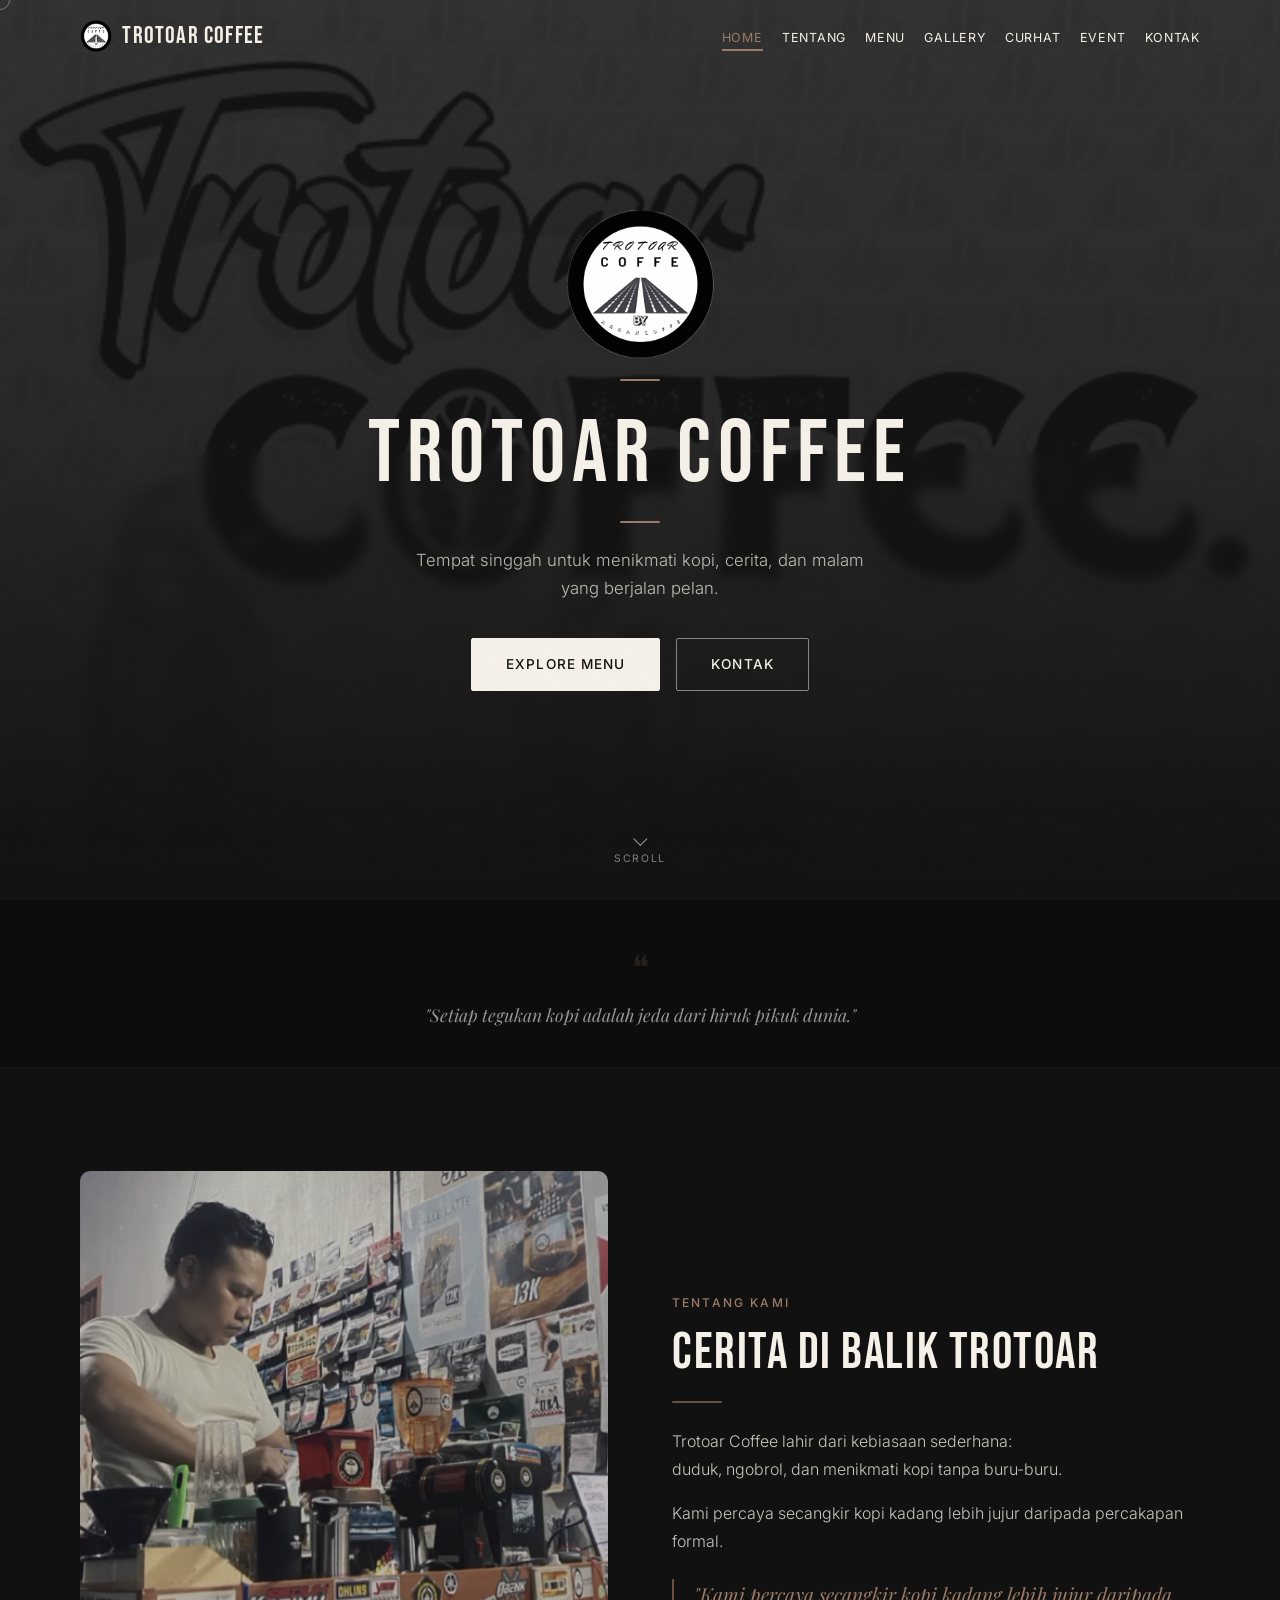
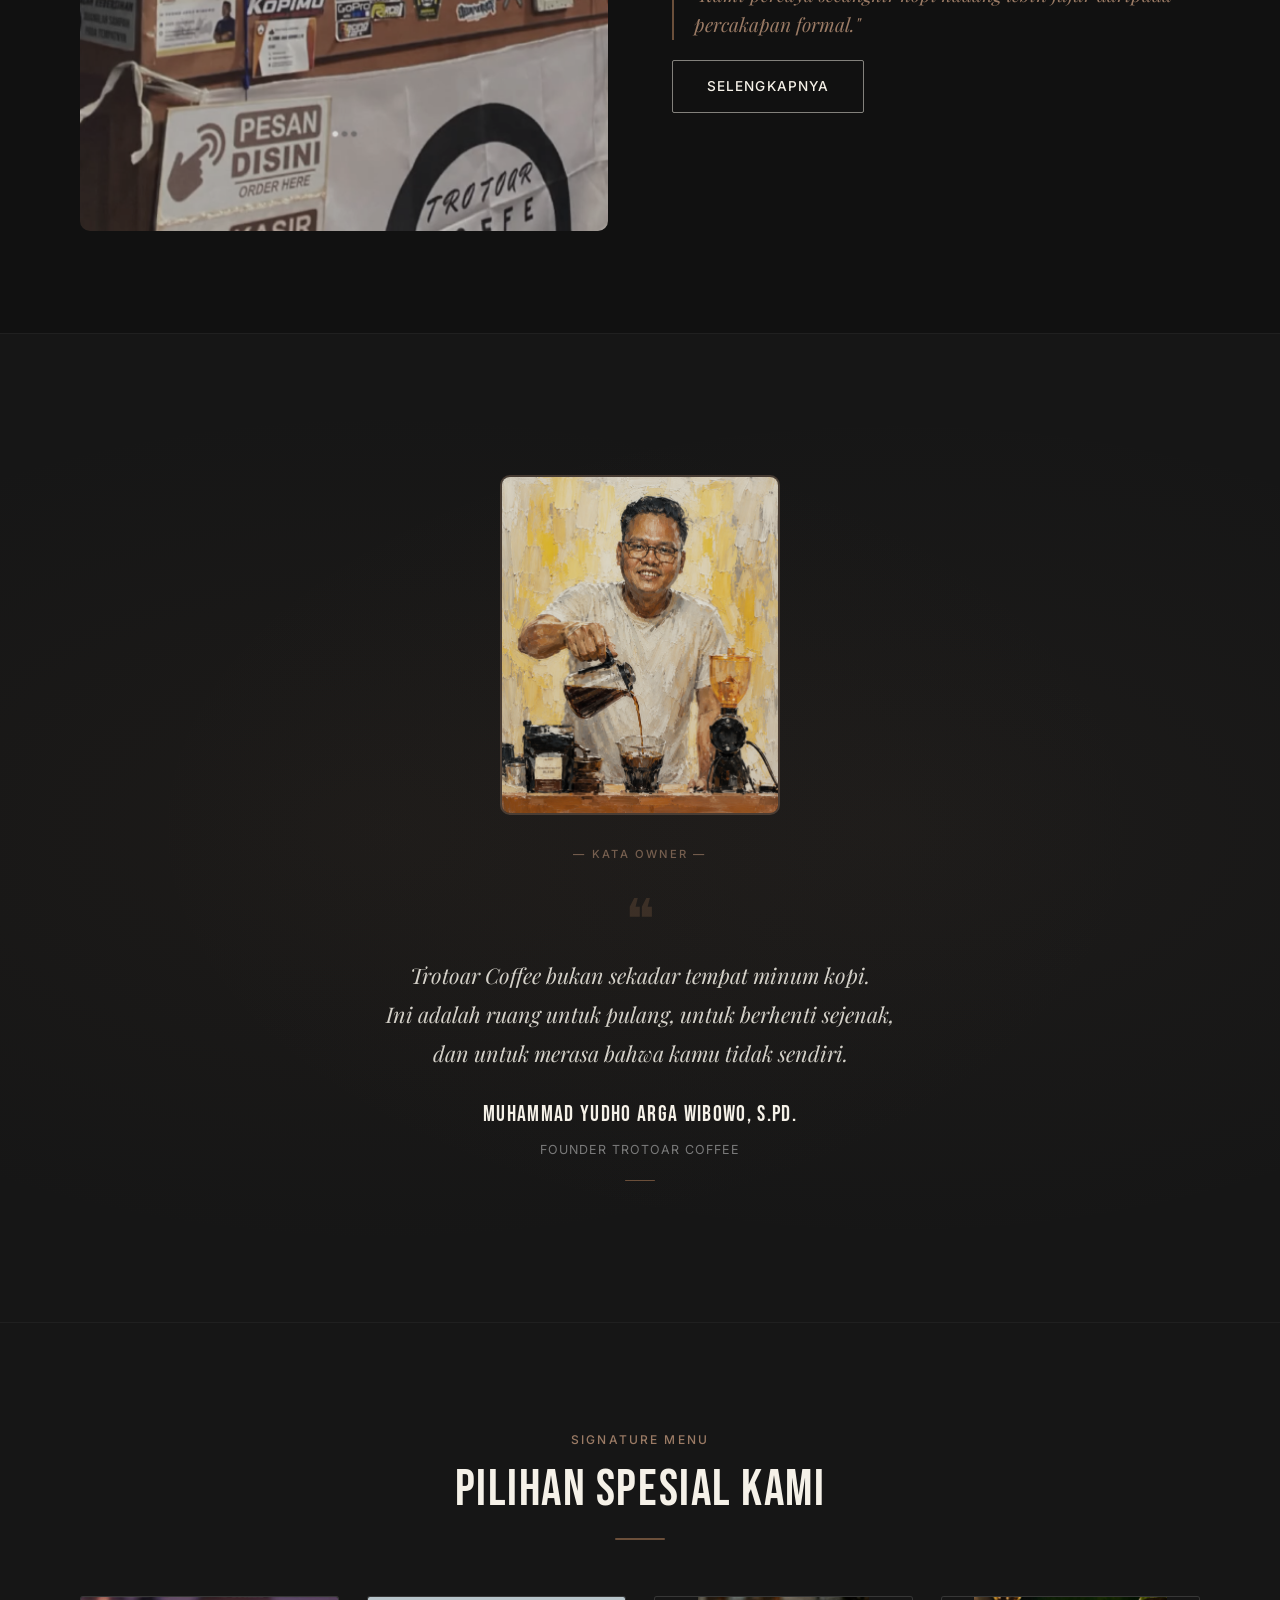
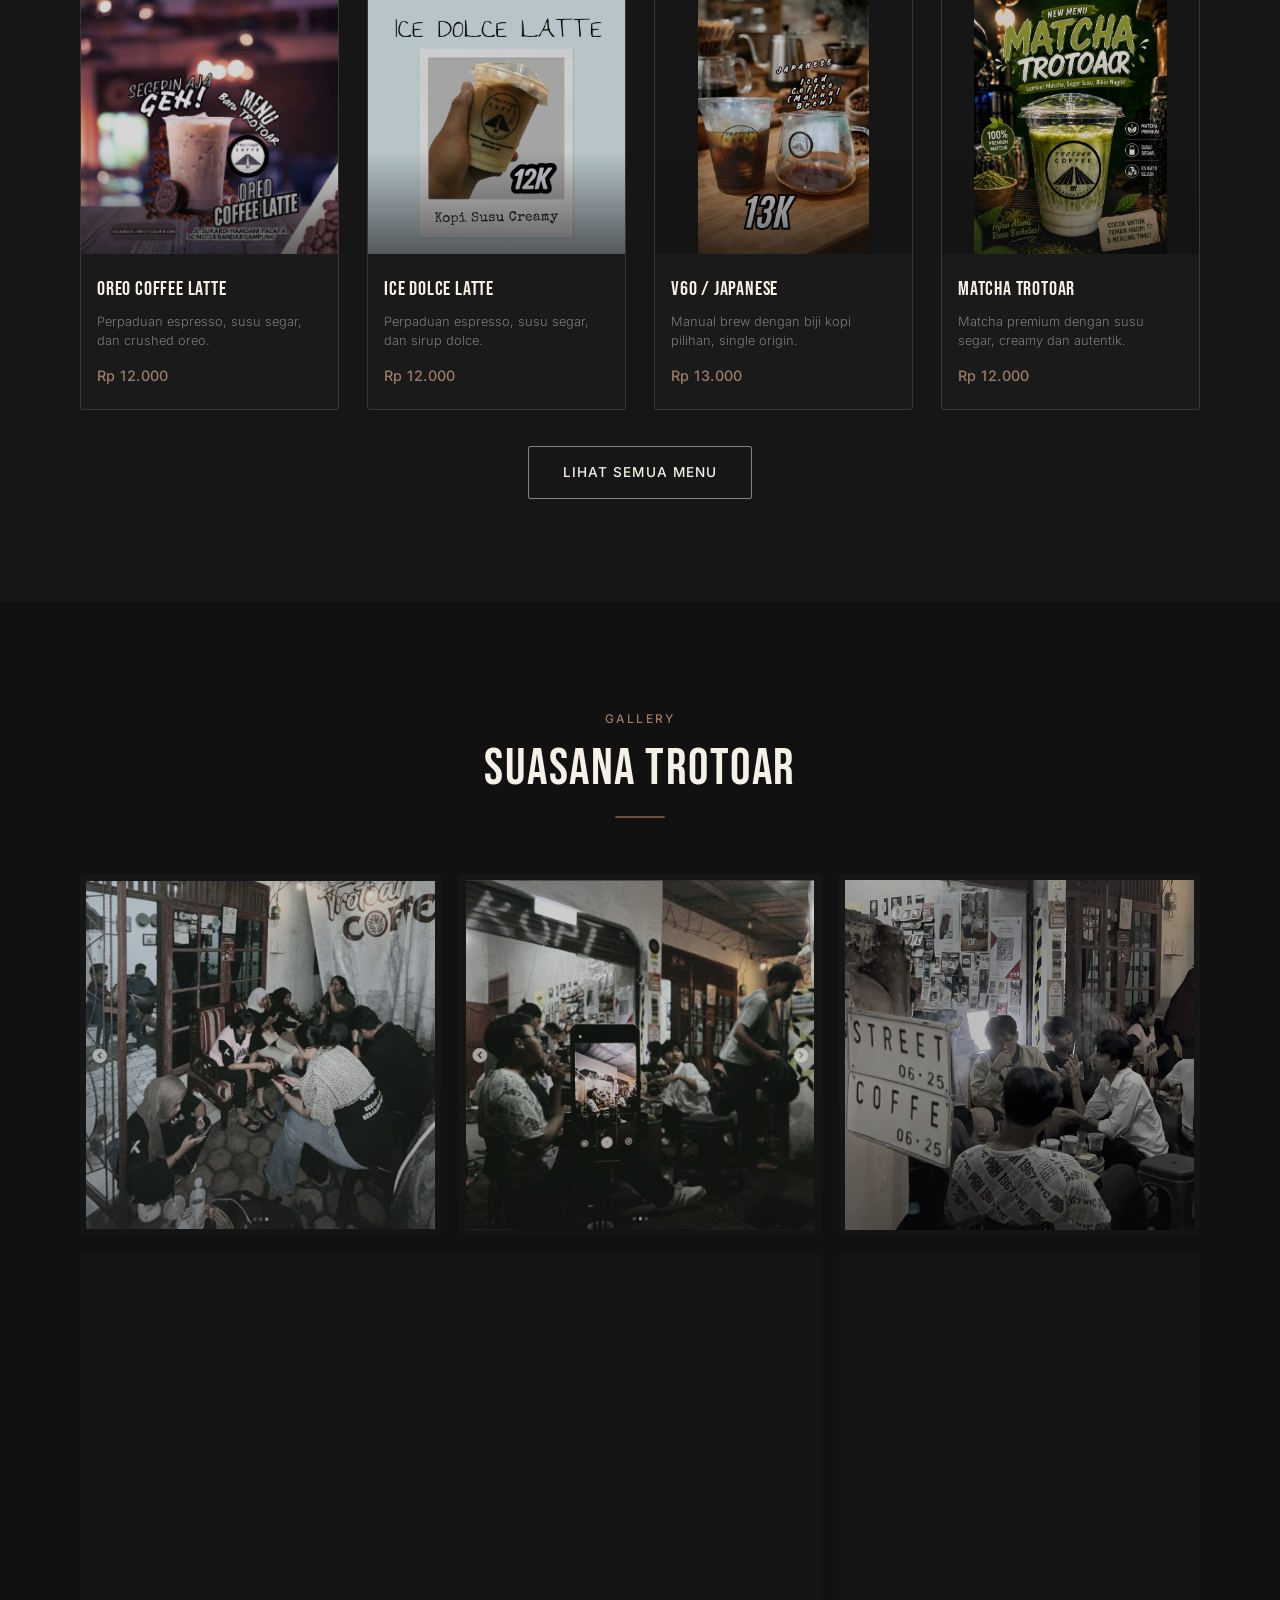
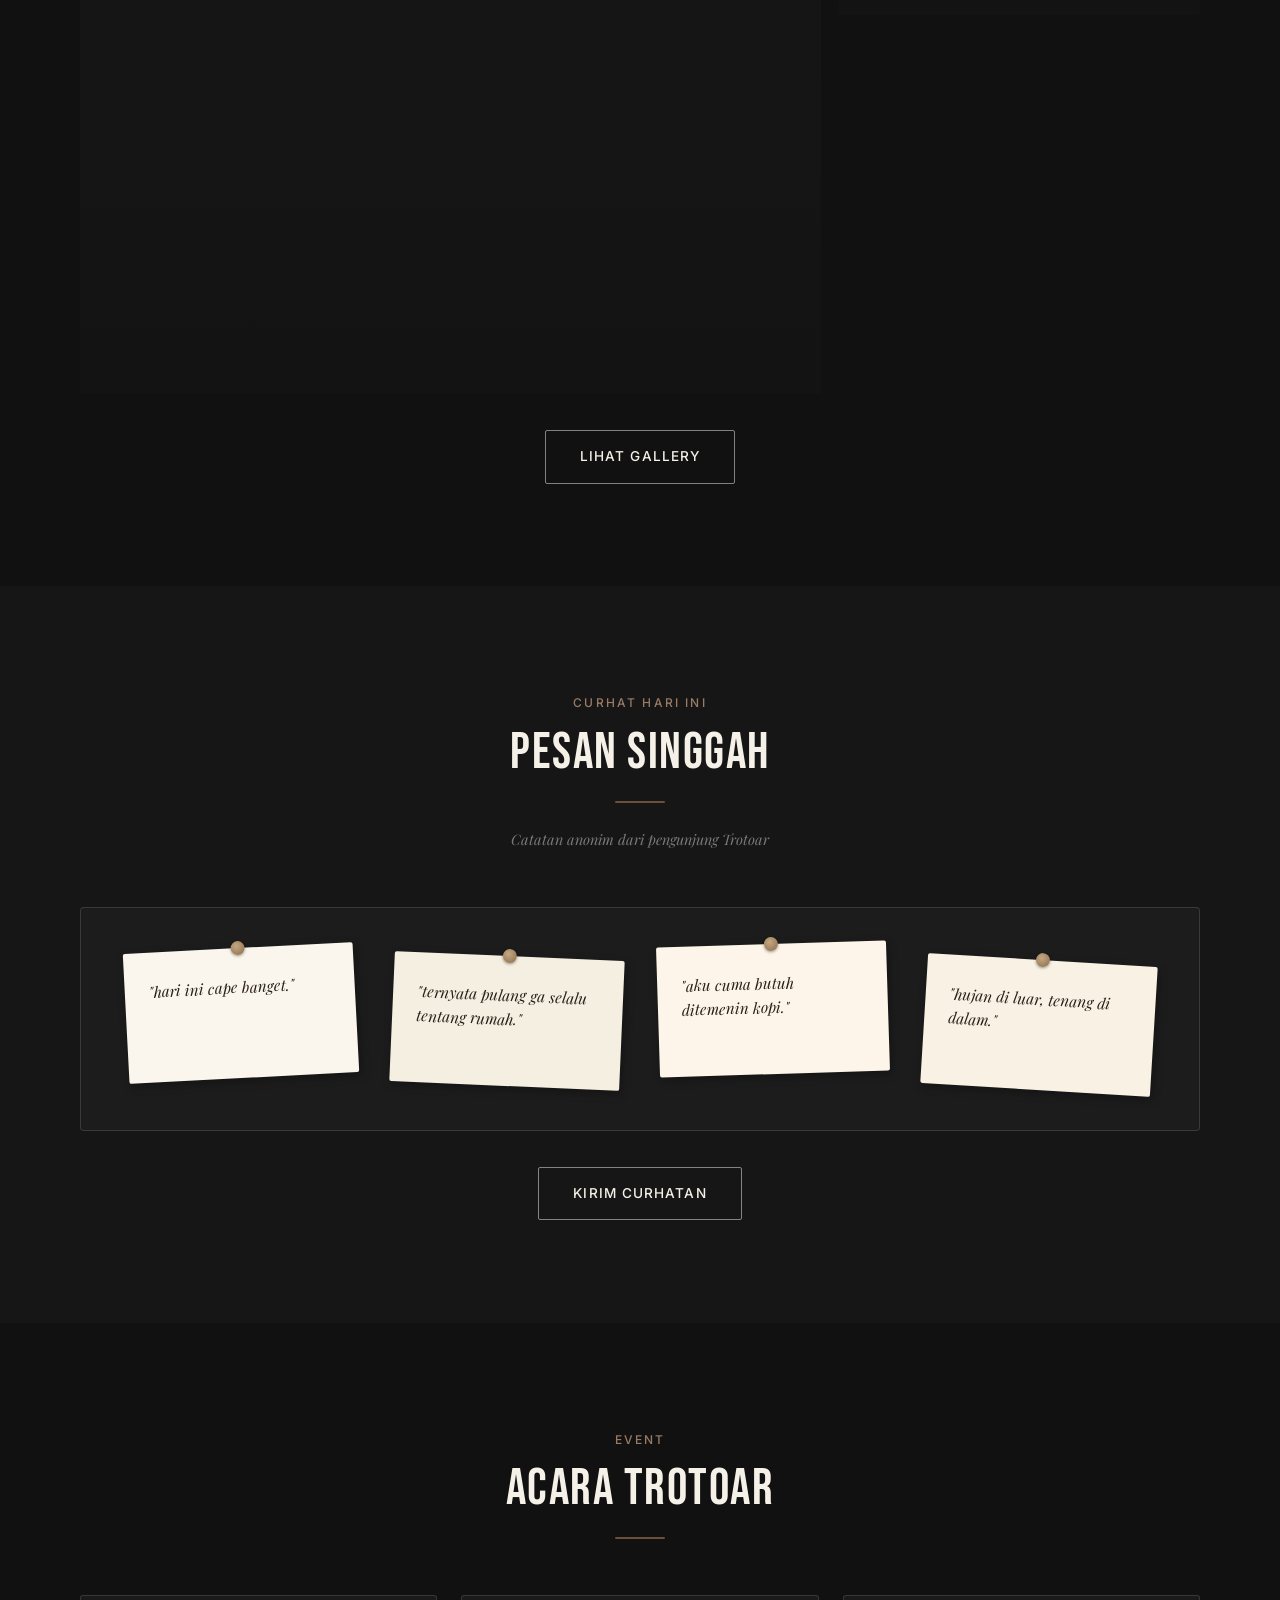
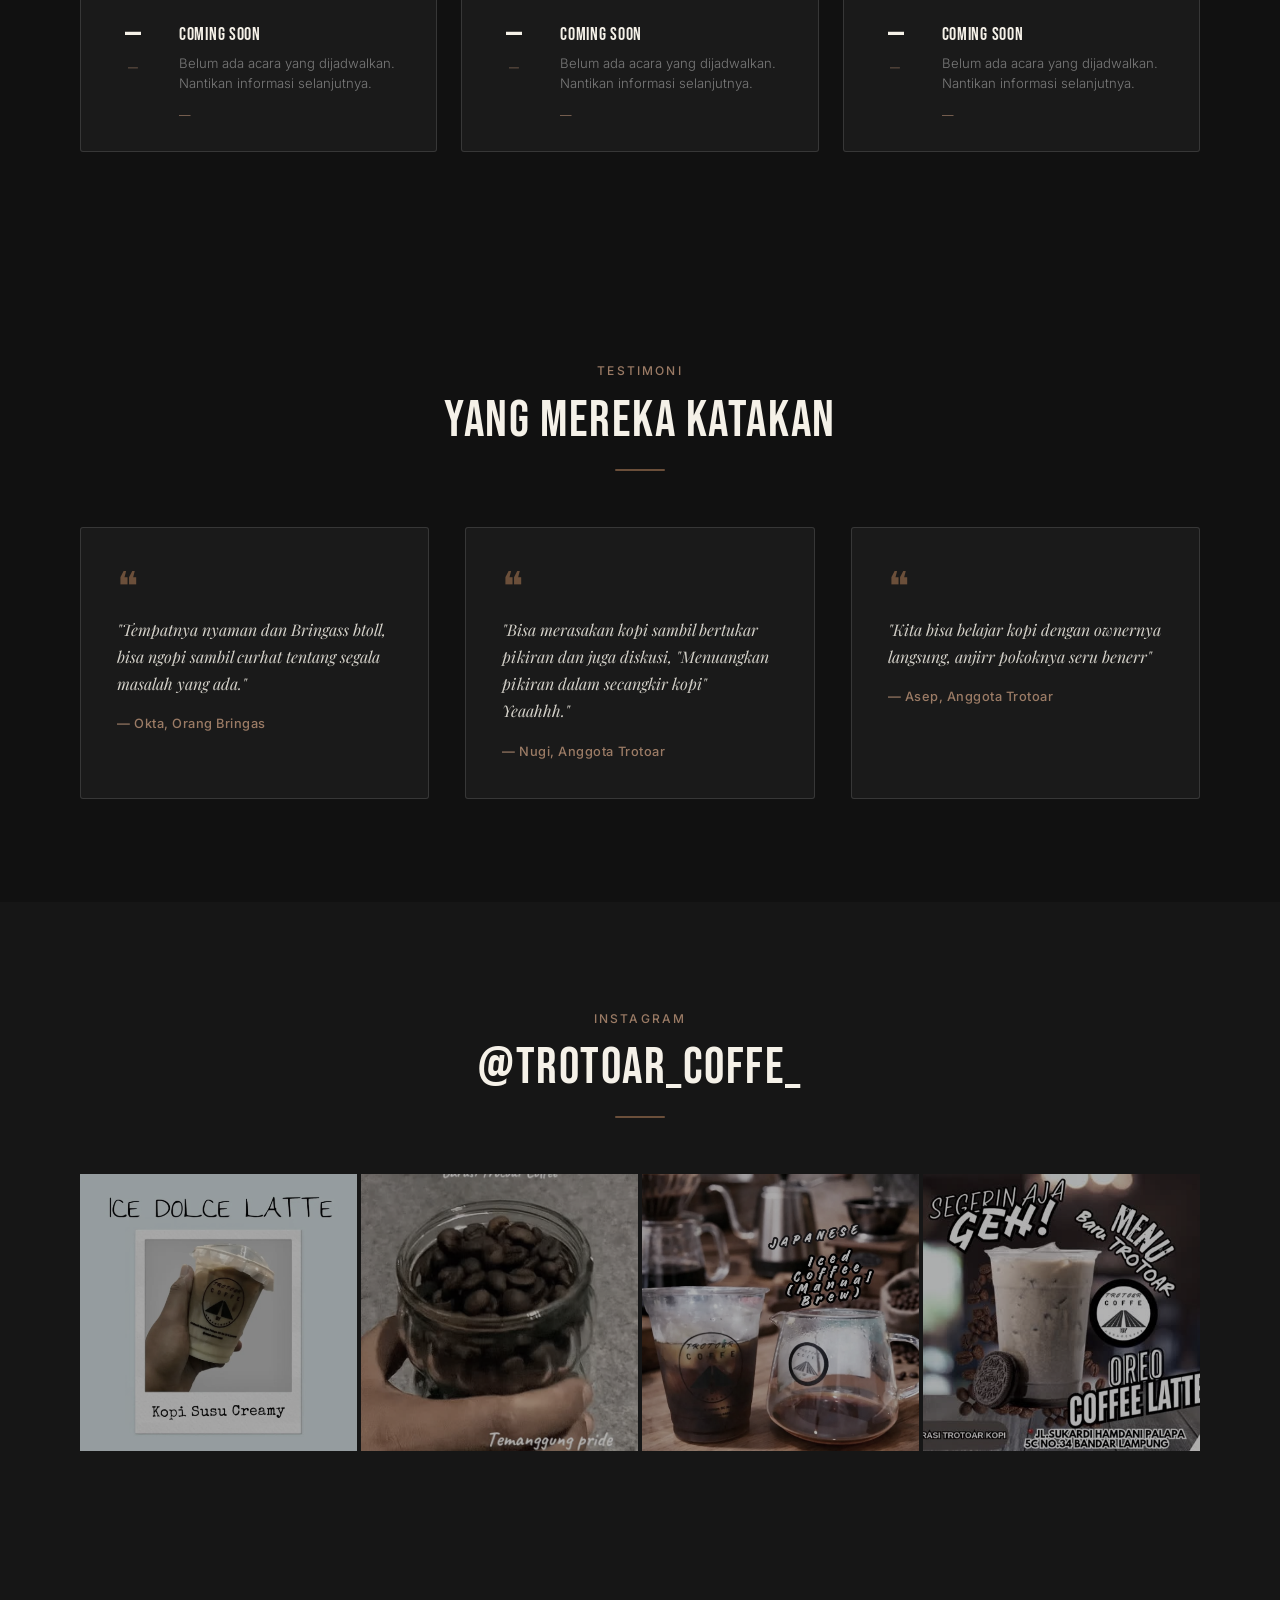
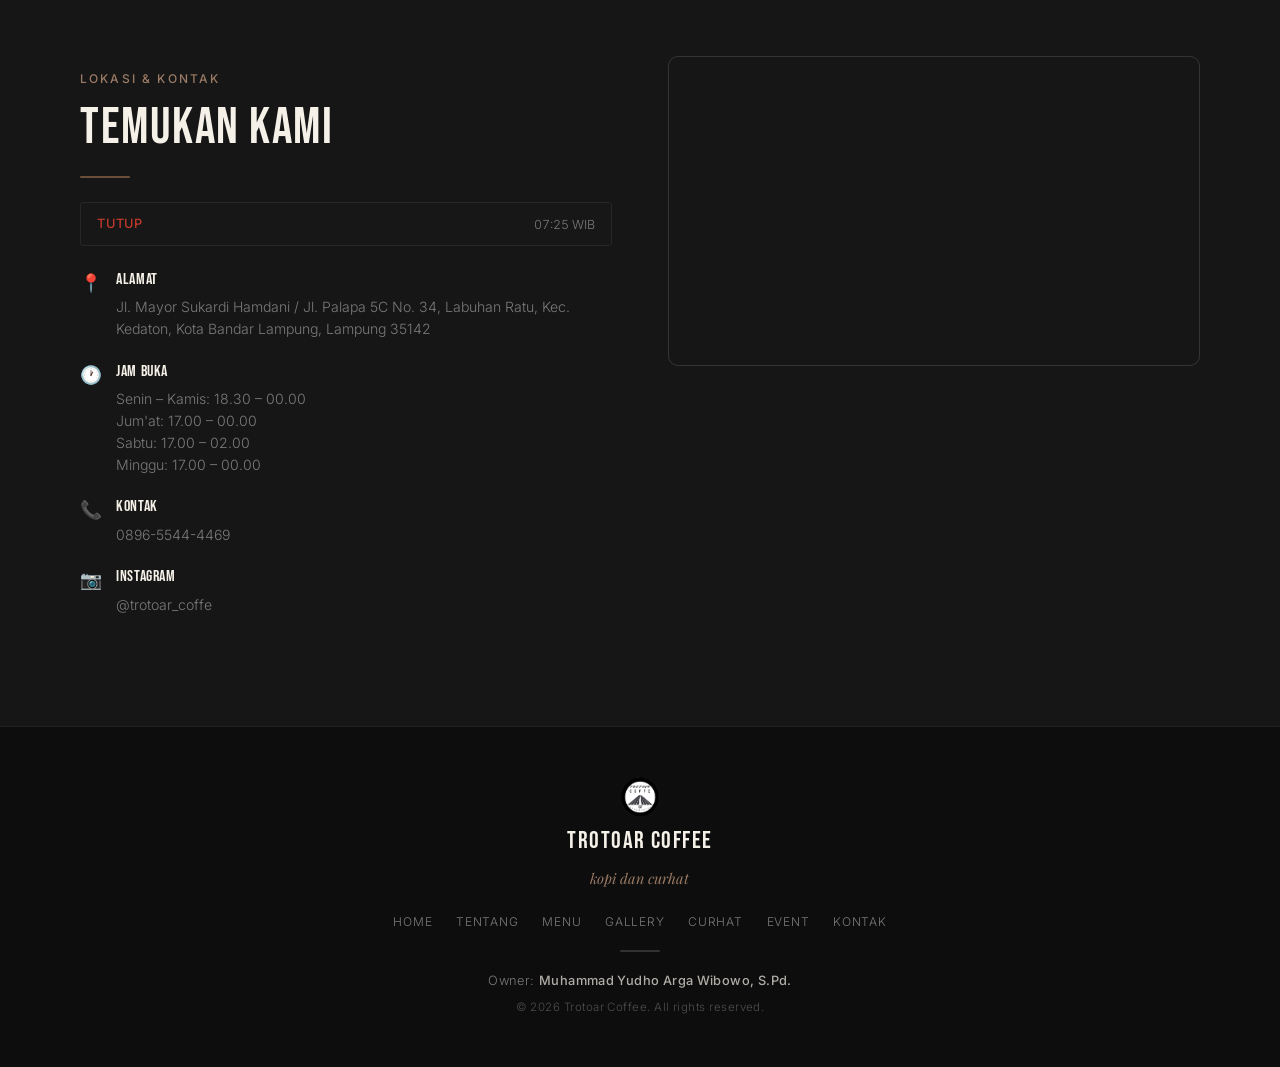
==== index.html @ 3ae76e8a "Update favicon with Logo_Trotoar.svg & fix address to No. 34" ====
<!DOCTYPE html>
<html lang="id">
<head>
    <meta charset="UTF-8">
    <meta name="viewport" content="width=device-width, initial-scale=1.0">
    <title>Trotoar Coffee | Kopi dan Curhat</title>
    <meta name="description" content="Trotoar Coffee adalah tempat menikmati kopi, berbagi cerita, dan menemukan teman untuk berbincang dalam suasana hangat dan nyaman. Kopi dan curhat.">
    <meta name="keywords" content="trotoar coffee, kopi dan curhat, coffee shop, cafe, kopi, curhat online, tempat nongkrong, trotoar coffee indonesia, garasi trotoar coffee">
    <meta name="author" content="Muhammad Yudho Arga Wibowo, S.Pd.">
    <meta name="robots" content="index, follow">

    <!-- Canonical URL -->
    <link rel="canonical" href="https://trotoarcoffee.netlify.app/">

    <!-- Open Graph -->
    <meta property="og:title" content="Trotoar Coffee | Kopi dan Curhat">
    <meta property="og:description" content="Trotoar Coffee adalah tempat menikmati kopi, berbagi cerita, dan menemukan teman untuk berbincang dalam suasana hangat dan nyaman.">
    <meta property="og:type" content="website">
    <meta property="og:url" content="https://trotoarcoffee.netlify.app/">
    <meta property="og:image" content="https://trotoarcoffee.netlify.app/assets/images/Logo_Trotoar.png">
    <meta property="og:locale" content="id_ID">
    <meta property="og:site_name" content="Trotoar Coffee">

    <!-- Twitter Card -->
    <meta name="twitter:card" content="summary_large_image">
    <meta name="twitter:title" content="Trotoar Coffee | Kopi dan Curhat">
    <meta name="twitter:description" content="Trotoar Coffee adalah tempat menikmati kopi, berbagi cerita, dan menemukan teman untuk berbincang dalam suasana hangat dan nyaman.">
    <meta name="twitter:image" content="https://trotoarcoffee.netlify.app/assets/images/Logo_Trotoar.png">

    <!-- Favicon -->
    <link rel="icon" type="image/svg+xml" href="favicon.svg">
    <link rel="manifest" href="site.webmanifest">
    <meta name="msapplication-TileColor" content="#6B4F3A">
    <meta name="theme-color" content="#6B4F3A">

    <!-- Google Search Console Verification -->
    <meta name="google-site-verification" content="sWpottbZnYiygPjVSCxCsW1_C80dRs8D4jqheKoabKQ">

    <!-- Structured Data -->
    <script type="application/ld+json">
    {
      "@context": "https://schema.org",
      "@type": "CafeOrCoffeeShop",
      "name": "Trotoar Coffee",
      "alternateName": "Garasi Trotoar Coffee",
      "description": "Tempat menikmati kopi, berbagi cerita, dan menemukan teman untuk berbincang dalam suasana hangat dan nyaman.",
      "url": "https://trotoarcoffee.netlify.app",
      "telephone": "0896-5544-4469",
      "email": "trotoar_coffe_@email.com",
      "logo": "https://trotoarcoffee.netlify.app/assets/images/Logo_Trotoar.png",
      "image": "https://trotoarcoffee.netlify.app/assets/images/Poster_background_Trotoar.jpeg",
      "address": {
        "@type": "PostalAddress",
        "streetAddress": "Jl. Mayor Sukardi Hamdani / Jl. Palapa 5C No. 34, Labuhan Ratu",
        "addressLocality": "Kedaton",
        "addressRegion": "Bandar Lampung",
        "postalCode": "35142",
        "addressCountry": "ID"
      },
      "openingHoursSpecification": [
        { "@type": "OpeningHoursSpecification", "dayOfWeek": ["Monday","Tuesday","Wednesday","Thursday"], "opens": "18:30", "closes": "00:00" },
        { "@type": "OpeningHoursSpecification", "dayOfWeek": "Friday", "opens": "17:00", "closes": "00:00" },
        { "@type": "OpeningHoursSpecification", "dayOfWeek": "Saturday", "opens": "17:00", "closes": "02:00" },
        { "@type": "OpeningHoursSpecification", "dayOfWeek": "Sunday", "opens": "17:00", "closes": "00:00" }
      ],
      "sameAs": [
        "https://www.instagram.com/trotoar_coffe_"
      ]
    }
    </script>

    <link rel="preconnect" href="https://fonts.googleapis.com">
    <link rel="preconnect" href="https://fonts.gstatic.com" crossorigin>
    <link href="https://fonts.googleapis.com/css2?family=Bebas+Neue&family=Inter:wght@300;400;500;600&family=Playfair+Display:ital,wght@0,400;0,500;1,400;1,500&display=swap" rel="stylesheet">
    <link rel="stylesheet" href="style.css">
</head>
<body>

    <!-- Loading Screen -->
    <div class="loading-screen" id="loadingScreen">
        <div class="loading-steam">
            <span class="steam-dot"></span>
            <span class="steam-dot"></span>
            <span class="steam-dot"></span>
        </div>
        <img src="assets/images/Logo_Trotoar.png" alt="Trotoar Coffee" class="loading-logo">
        <span class="loading-text">Memuat...</span>
    </div>

    <!-- Page Transition -->
    <div class="page-transition" id="pageTransition"></div>

    <!-- Custom Cursor -->
    <div class="custom-cursor" id="customCursor" aria-hidden="true"></div>
    <div class="cursor-trail" id="cursorTrail" aria-hidden="true"></div>

    <!-- Scroll Progress Bar -->
    <div class="progress-bar" id="progressBar" aria-hidden="true">
        <div class="progress-bar-fill" id="progressBarFill"></div>
    </div>

    <!-- Noise Overlay -->
    <div class="noise-overlay" aria-hidden="true"></div>

    <!-- Navbar -->
    <nav class="navbar" id="pageNavbar" role="navigation" aria-label="Navigasi utama">
        <div class="navbar-container">
            <a href="index.html" class="navbar-logo" aria-label="Trotoar Coffee - kembali ke atas">
                <img src="assets/images/Logo_Trotoar.png" alt="Trotoar Coffee" class="logo-img">
                <span class="logo-text">Trotoar Coffee</span>
            </a>
            <button class="hamburger" id="pageHamburger" aria-label="Buka menu navigasi" aria-expanded="false">
                <span class="hamburger-line"></span>
                <span class="hamburger-line"></span>
                <span class="hamburger-line"></span>
            </button>
            <ul class="navbar-menu" role="menubar">
                <li role="none"><a href="index.html" class="navbar-link active" role="menuitem">Home</a></li>
                <li role="none"><a href="pages/about.html" class="navbar-link" role="menuitem">Tentang</a></li>
                <li role="none"><a href="pages/menu.html" class="navbar-link" role="menuitem">Menu</a></li>
                <li role="none"><a href="pages/gallery.html" class="navbar-link" role="menuitem">Gallery</a></li>
                <li role="none"><a href="pages/curhat.html" class="navbar-link" role="menuitem">Curhat</a></li>
                <li role="none"><a href="pages/event.html" class="navbar-link" role="menuitem">Event</a></li>
                <li role="none"><a href="pages/contact.html" class="navbar-link" role="menuitem">Kontak</a></li>
            </ul>
        </div>
    </nav>

    <!-- Mobile Menu Overlay -->
    <div class="mobile-overlay" id="pageMobileOverlay" aria-hidden="true">
        <ul class="mobile-menu">
            <li><a href="index.html" class="mobile-link" data-close>Home</a></li>
            <li><a href="pages/about.html" class="mobile-link" data-close>Tentang</a></li>
            <li><a href="pages/menu.html" class="mobile-link" data-close>Menu</a></li>
            <li><a href="pages/gallery.html" class="mobile-link" data-close>Gallery</a></li>
            <li><a href="pages/curhat.html" class="mobile-link" data-close>Curhat</a></li>
            <li><a href="pages/event.html" class="mobile-link" data-close>Event</a></li>
            <li><a href="pages/contact.html" class="mobile-link" data-close>Kontak</a></li>
        </ul>
    </div>

    <main>
        <!-- Hero Section -->
        <section class="hero" id="hero" aria-label="Hero section">
            <div class="hero-bg" id="heroBg" aria-hidden="true"></div>
            <div class="hero-blur-bottom" aria-hidden="true"></div>
            <div class="hero-overlay" id="heroOverlay" aria-hidden="true"></div>
            <canvas class="hero-particles" id="heroParticles" aria-hidden="true"></canvas>
            <div class="hero-content">
                <img src="assets/images/Logo_Trotoar.png" alt="Trotoar Coffee" class="hero-logo-img">
                <div class="hero-divider" aria-hidden="true"></div>
                <h1 class="hero-title" id="heroTitle">TROTOAR COFFEE</h1>
                <p class="hero-subtitle" id="heroSubtitle"></p>
                <div class="hero-divider-bottom" aria-hidden="true"></div>
                <p class="hero-desc">
                    Tempat singgah untuk menikmati kopi, cerita, dan malam yang berjalan pelan.
                </p>
                <div class="hero-buttons">
                    <a href="pages/menu.html" class="btn btn-primary" data-magnetic>Explore Menu</a>
                    <a href="pages/contact.html" class="btn btn-outline" data-magnetic>Kontak</a>
                </div>
            </div>
            <div class="hero-scroll-indicator" aria-hidden="true">
                <span class="scroll-arrow"></span>
                <span class="scroll-text">scroll</span>
            </div>
        </section>

        <!-- Daily Quote -->
        <section class="daily-quote-section">
            <div class="container">
                <div class="daily-quote-content">
                    <span class="daily-quote-mark" aria-hidden="true">❝</span>
                    <p class="daily-quote-text" id="dailyQuote"></p>
                </div>
            </div>
        </section>

        <!-- Tentang Singkat -->
        <section class="tentang section-padding" id="tentang" aria-label="Tentang Kami">
            <div class="container">
                <div class="tentang-grid">
                    <div class="tentang-image-wrapper reveal-fade-up">
                        <div class="tentang-image">
                            <img src="assets/images/Cerita_di_Balik_Trotoar.png" alt="Cerita di Balik Trotoar Coffee" class="tentang-img">
                        </div>
                    </div>
                    <div class="tentang-text reveal-fade-up">
                        <span class="section-tag">Tentang Kami</span>
                        <h2 class="section-heading">Cerita di Balik Trotoar</h2>
                        <div class="decorative-line" aria-hidden="true"></div>
                        <p class="tentang-paragraph">
                            Trotoar Coffee lahir dari kebiasaan sederhana:<br>
                            duduk, ngobrol, dan menikmati kopi tanpa buru-buru.
                        </p>
                        <p class="tentang-paragraph">
                            Kami percaya secangkir kopi kadang lebih jujur daripada percakapan formal.
                        </p>
                        <blockquote class="tentang-quote">
                            "Kami percaya secangkir kopi kadang lebih jujur daripada percakapan formal."
                        </blockquote>
                        <a href="pages/about.html" class="btn btn-outline" style="margin-top:20px;">Selengkapnya</a>
                    </div>
                </div>
            </div>
        </section>


        <!-- Kata Owner -->
        <section class="owner-section section-padding" id="kata-owner" aria-label="Kata Owner">
            <div class="container">
                <div class="owner-content reveal-fade-up">
                    <div class="owner-photo-frame">
                        <img src="assets/images/Foto_Owner_Trotoar.png" alt="Muhammad Yudho Arga Wibowo, S.Pd. - Owner Trotoar Coffee" class="owner-photo-img">
                    </div>
                    <span class="owner-label">— Kata Owner —</span>
                    <div class="owner-quote-icon" aria-hidden="true">❝</div>
                    <p class="owner-quote">
                        Trotoar Coffee bukan sekadar tempat minum kopi.<br>
                        Ini adalah ruang untuk pulang, untuk berhenti sejenak,<br>
                        dan untuk merasa bahwa kamu tidak sendiri.
                    </p>
                    <div class="owner-name">Muhammad Yudho Arga Wibowo, S.Pd.</div>
                    <div class="owner-title">Founder Trotoar Coffee</div>
                    <div class="owner-signature-line" aria-hidden="true"></div>
                </div>
            </div>
        </section>

        <!-- Signature Menu Preview -->
        <section class="menu-section section-padding" id="menu" aria-label="Signature Menu">
            <div class="container">
                <div class="section-header reveal-fade-up">
                    <span class="section-tag">Signature Menu</span>
                    <h2 class="section-heading">Pilihan Spesial Kami</h2>
                    <div class="decorative-line center" aria-hidden="true"></div>
                </div>
                <div class="menu-grid">
                    <a href="pages/menu.html" class="menu-card reveal-fade-up" tabindex="0">
                        <div class="menu-card-image">
                            <img src="assets/images_menu/Oreo_Coffee_Latte.jpeg" alt="Oreo Coffee Latte" loading="lazy">
                            <div class="menu-card-overlay" aria-hidden="true"></div>
                        </div>
                        <div class="menu-card-body">
                            <h3 class="menu-card-title">Oreo Coffee Latte</h3>
                            <p class="menu-card-desc">Perpaduan espresso, susu segar, dan crushed oreo.</p>
                            <span class="menu-card-price">Rp 12.000</span>
                        </div>
                    </a>
                    <a href="pages/menu.html" class="menu-card reveal-fade-up" tabindex="0">
                        <div class="menu-card-image">
                            <img src="assets/images_menu/Ice_Dolce_Latte.jpeg" alt="Ice Dolce Latte" loading="lazy">
                            <div class="menu-card-overlay" aria-hidden="true"></div>
                        </div>
                        <div class="menu-card-body">
                            <h3 class="menu-card-title">Ice Dolce Latte</h3>
                            <p class="menu-card-desc">Perpaduan espresso, susu segar, dan sirup dolce.</p>
                            <span class="menu-card-price">Rp 12.000</span>
                        </div>
                    </a>
                    <a href="pages/menu.html" class="menu-card reveal-fade-up" tabindex="0">
                        <div class="menu-card-image">
                            <img src="assets/images_menu/Japanese.jpeg" alt="V60 Japanese" loading="lazy">
                            <div class="menu-card-overlay" aria-hidden="true"></div>
                        </div>
                        <div class="menu-card-body">
                            <h3 class="menu-card-title">V60 / Japanese</h3>
                            <p class="menu-card-desc">Manual brew dengan biji kopi pilihan, single origin.</p>
                            <span class="menu-card-price">Rp 13.000</span>
                        </div>
                    </a>
                    <a href="pages/menu.html" class="menu-card reveal-fade-up" tabindex="0">
                        <div class="menu-card-image">
                            <img src="assets/images_menu/Matcha_Trotoar.jpeg" alt="Matcha Trotoar" loading="lazy">
                            <div class="menu-card-overlay" aria-hidden="true"></div>
                        </div>
                        <div class="menu-card-body">
                            <h3 class="menu-card-title">Matcha Trotoar</h3>
                            <p class="menu-card-desc">Matcha premium dengan susu segar, creamy dan autentik.</p>
                            <span class="menu-card-price">Rp 12.000</span>
                        </div>
                    </a>
                </div>
                <div style="text-align:center;margin-top:36px;">
                    <a href="pages/menu.html" class="btn btn-outline" data-magnetic>Lihat Semua Menu</a>
                </div>
            </div>
        </section>

        <!-- Gallery Preview -->
        <section class="gallery-section section-padding" id="gallery" aria-label="Gallery">
            <div class="container">
                <div class="section-header reveal-fade-up">
                    <span class="section-tag">Gallery</span>
                    <h2 class="section-heading">Suasana Trotoar</h2>
                    <div class="decorative-line center" aria-hidden="true"></div>
                </div>
                <div class="gallery-grid">
                    <div class="gallery-item reveal-fade-up" data-gallery>
                        <img src="assets/images/ig_gallery_3.png" alt="Momen Trotoar Coffee" loading="lazy">
                        <div class="gallery-item-overlay" aria-hidden="true"><span class="gallery-icon">+</span></div>
                    </div>
                    <div class="gallery-item reveal-fade-up" data-gallery>
                        <img src="assets/images/ig_gallery_2.png" alt="Momen Trotoar Coffee" loading="lazy">
                        <div class="gallery-item-overlay" aria-hidden="true"><span class="gallery-icon">+</span></div>
                    </div>
                    <div class="gallery-item reveal-fade-up" data-gallery>
                        <img src="assets/images/ig_gallery_1.jpg" alt="Instagram post Trotoar Coffee" loading="lazy">
                        <div class="gallery-item-overlay" aria-hidden="true"><span class="gallery-icon">+</span></div>
                    </div>
                    <div class="gallery-item wide reveal-fade-up" data-gallery data-video>
                        <video src="assets/videos/ig_gallery_video_1.mp4" preload="metadata" muted playsinline></video>
                        <div class="gallery-item-overlay" aria-hidden="true"><span class="gallery-icon gallery-icon-play">&#9654;</span></div>
                    </div>
                    <div class="gallery-item reveal-fade-up" data-gallery data-video>
                        <video src="assets/videos/ig_gallery_video_2.mp4" preload="metadata" muted playsinline></video>
                        <div class="gallery-item-overlay" aria-hidden="true"><span class="gallery-icon gallery-icon-play">&#9654;</span></div>
                    </div>
                </div>
                <div style="text-align:center;margin-top:36px;">
                    <a href="pages/gallery.html" class="btn btn-outline" data-magnetic>Lihat Gallery</a>
                </div>
            </div>
        </section>

        <!-- Gallery Lightbox -->
        <div class="lightbox" id="lightbox" aria-hidden="true" role="dialog" aria-label="Gallery lightbox">
            <button class="lightbox-close" id="lightboxClose" aria-label="Tutup">&times;</button>
            <button class="lightbox-nav lightbox-prev" id="lightboxPrev" aria-label="Sebelumnya">&#8249;</button>
            <img class="lightbox-image" id="lightboxImage" src="" alt="Gallery expanded">
            <video class="lightbox-video" id="lightboxVideo" controls playsinline></video>
            <button class="lightbox-nav lightbox-next" id="lightboxNext" aria-label="Selanjutnya">&#8250;</button>
            <div class="lightbox-counter" id="lightboxCounter"></div>
        </div>

        <!-- Curhat Hari Ini Preview -->
        <section class="curhat-section section-padding" id="curhat" aria-label="Curhat Hari Ini">
            <div class="container">
                <div class="section-header reveal-fade-up">
                    <span class="section-tag">Curhat Hari Ini</span>
                    <h2 class="section-heading">Pesan Singgah</h2>
                    <div class="decorative-line center" aria-hidden="true"></div>
                    <p class="section-subtext">Catatan anonim dari pengunjung Trotoar</p>
                </div>
                <div class="sticky-notes-board reveal-fade-up" id="stickyBoard">
                    <div class="sticky-note" aria-label="Catatan pengunjung">
                        <span class="sticky-pin" aria-hidden="true"></span>
                        <p>"hari ini cape banget."</p>
                    </div>
                    <div class="sticky-note" aria-label="Catatan pengunjung">
                        <span class="sticky-pin" aria-hidden="true"></span>
                        <p>"ternyata pulang ga selalu tentang rumah."</p>
                    </div>
                    <div class="sticky-note" aria-label="Catatan pengunjung">
                        <span class="sticky-pin" aria-hidden="true"></span>
                        <p>"aku cuma butuh ditemenin kopi."</p>
                    </div>
                    <div class="sticky-note" aria-label="Catatan pengunjung">
                        <span class="sticky-pin" aria-hidden="true"></span>
                        <p>"hujan di luar, tenang di dalam."</p>
                    </div>
                </div>
                <div style="text-align:center;margin-top:36px;">
                    <a href="pages/curhat.html" class="btn btn-outline" data-magnetic>Kirim Curhatan</a>
                </div>
            </div>
        </section>

        <!-- Acara Trotoar -->
        <section class="event-preview-section section-padding" id="event" aria-label="Event">
            <div class="container">
                <div class="section-header reveal-fade-up">
                    <span class="section-tag">Event</span>
                    <h2 class="section-heading">Acara Trotoar</h2>
                    <div class="decorative-line center" aria-hidden="true"></div>
                </div>
                <div class="event-preview-grid">
                    <article class="event-preview-card reveal-fade-up">
                        <div class="event-preview-date">
                            <span class="event-preview-day">—</span>
                            <span class="event-preview-month">—</span>
                        </div>
                        <div class="event-preview-body">
                            <h3>Coming Soon</h3>
                            <p>Belum ada acara yang dijadwalkan. Nantikan informasi selanjutnya.</p>
                            <span class="event-preview-time">—</span>
                        </div>
                    </article>
                    <article class="event-preview-card reveal-fade-up">
                        <div class="event-preview-date">
                            <span class="event-preview-day">—</span>
                            <span class="event-preview-month">—</span>
                        </div>
                        <div class="event-preview-body">
                            <h3>Coming Soon</h3>
                            <p>Belum ada acara yang dijadwalkan. Nantikan informasi selanjutnya.</p>
                            <span class="event-preview-time">—</span>
                        </div>
                    </article>
                    <article class="event-preview-card reveal-fade-up">
                        <div class="event-preview-date">
                            <span class="event-preview-day">—</span>
                            <span class="event-preview-month">—</span>
                        </div>
                        <div class="event-preview-body">
                            <h3>Coming Soon</h3>
                            <p>Belum ada acara yang dijadwalkan. Nantikan informasi selanjutnya.</p>
                            <span class="event-preview-time">—</span>
                        </div>
                    </article>
                </div>
            </div>
        </section>

        <!-- Testimoni -->
        <section class="testimoni-section section-padding" id="testimoni" aria-label="Testimoni">
            <div class="container">
                <div class="section-header reveal-fade-up">
                    <span class="section-tag">Testimoni</span>
                    <h2 class="section-heading">Yang Mereka Katakan</h2>
                    <div class="decorative-line center" aria-hidden="true"></div>
                </div>
                <div class="testimoni-grid reveal-fade-up">
                    <blockquote class="testimoni-card">
                        <span class="testimoni-mark" aria-hidden="true">❝</span>
                        <p class="testimoni-text">"Tempatnya nyaman dan Bringass btoll, bisa ngopi sambil curhat tentang segala masalah yang ada."</p>
                        <cite class="testimoni-author">— Okta, Orang Bringas</cite>
                    </blockquote>
                    <blockquote class="testimoni-card">
                        <span class="testimoni-mark" aria-hidden="true">❝</span>
                        <p class="testimoni-text">"Bisa merasakan kopi sambil bertukar pikiran dan juga diskusi, "Menuangkan pikiran dalam secangkir kopi" Yeaahhh."</p>
                        <cite class="testimoni-author">— Nugi, Anggota Trotoar</cite>
                    </blockquote>
                    <blockquote class="testimoni-card">
                        <span class="testimoni-mark" aria-hidden="true">❝</span>
                        <p class="testimoni-text">"Kita bisa belajar kopi dengan ownernya  langsung, anjirr pokoknya seru benerr"</p>
                        <cite class="testimoni-author">— Asep, Anggota Trotoar</cite>
                    </blockquote>
                </div>
            </div>
        </section>

        <!-- Instagram Preview -->
        <section class="instagram-section section-padding">
            <div class="container">
                <div class="section-header reveal-fade-up">
                    <span class="section-tag">Instagram</span>
                    <h2 class="section-heading">@trotoar_coffe_</h2>
                    <div class="decorative-line center" aria-hidden="true"></div>
                </div>
                <div class="instagram-grid reveal-fade-up">
                    <a href="https://www.instagram.com/p/DT0Ywl3Ejj_/?igsh=NGszdXVneGU5bWsw" target="_blank" class="instagram-item" rel="noopener" aria-label="Instagram post">
                        <img src="assets/images/ig_1.jpg" alt="Instagram post by trotoar_coffe_" loading="lazy">
                        <span class="instagram-overlay">&#10064;</span>
                    </a>
                    <a href="https://www.instagram.com/reel/DTdToxkkjaH/?igsh=MTE0NnBsa28ycTdpbw==" target="_blank" class="instagram-item" rel="noopener" aria-label="Instagram reel">
                        <img src="assets/images/ig_2.jpg" alt="Instagram reel by trotoar_coffe_" loading="lazy">
                        <span class="instagram-overlay">&#10064;</span>
                    </a>
                    <a href="https://www.instagram.com/p/DS0N6QYkljx/?igsh=MXYwYjVnMXB4bmp3eA==" target="_blank" class="instagram-item" rel="noopener" aria-label="Instagram post">
                        <img src="assets/images/ig_3.jpg" alt="Instagram post by trotoar_coffe_" loading="lazy">
                        <span class="instagram-overlay">&#10064;</span>
                    </a>
                    <a href="https://www.instagram.com/reel/DOvQniqEnkl/?igsh=MTBjeXF3b2UzYnNlaA==" target="_blank" class="instagram-item" rel="noopener" aria-label="Instagram reel">
                        <img src="assets/images/ig_4.jpg" alt="Instagram reel by trotoar_coffe_" loading="lazy">
                        <span class="instagram-overlay">&#10064;</span>
                    </a>
                </div>
            </div>
        </section>

        <!-- Lokasi & Jam Buka -->
        <section class="lokasi-section section-padding" id="lokasi" aria-label="Lokasi dan Jam Buka">
            <div class="container">
                <div class="lokasi-grid">
                    <div class="lokasi-info reveal-fade-up" id="kontak">
                        <span class="section-tag">Lokasi & Kontak</span>
                        <h2 class="section-heading">Temukan Kami</h2>
                        <div class="decorative-line" aria-hidden="true"></div>
                        <div class="open-status-bar">
                            <span class="open-status-dot" id="openStatus">Buka</span>
                            <span class="open-status-time" id="currentTime"></span>
                        </div>
                        <ul class="info-list">
                            <li class="info-item">
                                <span class="info-icon" aria-hidden="true">📍</span>
                                <div><strong>Alamat</strong><p>Jl. Mayor Sukardi Hamdani / Jl. Palapa 5C No. 34, Labuhan Ratu, Kec. Kedaton, Kota Bandar Lampung, Lampung 35142</p></div>
                            </li>
                            <li class="info-item">
                                <span class="info-icon" aria-hidden="true">🕐</span>
                                <div><strong>Jam Buka</strong><p>Senin – Kamis: 18.30 – 00.00<br>Jum'at: 17.00 – 00.00<br>Sabtu: 17.00 – 02.00<br>Minggu: 17.00 – 00.00</p></div>
                            </li>
                            <li class="info-item">
                                <span class="info-icon" aria-hidden="true">📞</span>
                                <div><strong>Kontak</strong><p>0896-5544-4469</p></div>
                            </li>
                            <li class="info-item">
                                <span class="info-icon" aria-hidden="true">📷</span>
                                <div><strong>Instagram</strong><p>@trotoar_coffe</p></div>
                            </li>
                        </ul>
                    </div>
                    <div class="lokasi-map reveal-fade-up" aria-label="Peta lokasi">
                        <iframe src="https://www.google.com/maps/embed?pb=!1m18!1m12!1m3!1d3972!2d105.26!3d-5.43!2m3!1f0!2f0!3f0!3m2!1i1024!2i768!4f13.1!3m3!1m2!1s0x2e40dbeb92d732d7%3A0xe45ba556c76e5533!2sGarasi+Trotoar+Coffee!5e0!3m2!1sid!2sid" width="100%" height="100%" style="border:0;min-height:300px;" allowfullscreen="" loading="lazy" referrerpolicy="no-referrer-when-downgrade" title="Peta Garasi Trotoar Coffee"></iframe>
                    </div>
                </div>
            </div>
        </section>
    </main>

    <!-- Back to Top -->
    <button class="back-to-top" id="backToTop" aria-label="Kembali ke atas">
        <svg class="back-to-top-svg" viewBox="0 0 48 48" width="48" height="48">
            <circle class="back-to-top-track" cx="24" cy="24" r="21" fill="none" stroke="rgba(122,122,122,0.2)" stroke-width="2"/>
            <circle class="back-to-top-fill" id="backToTopFill" cx="24" cy="24" r="21" fill="none" stroke="#9B7B65" stroke-width="2" stroke-linecap="round" transform="rotate(-90 24 24)" stroke-dasharray="131.95" stroke-dashoffset="131.95"/>
        </svg>
        <span class="back-to-top-arrow">&#8593;</span>
    </button>

    <!-- Footer -->
    <footer class="footer" role="contentinfo">
        <div class="container">
            <div class="footer-content">
                <div class="footer-brand">
                    <img src="assets/images/Logo_Trotoar.png" alt="Trotoar Coffee" class="footer-logo-img">
                    <h3 class="footer-name">Trotoar Coffee</h3>
                    <p class="footer-slogan">kopi dan curhat</p>
                </div>
                <div class="footer-links">
                    <a href="index.html" class="footer-link">Home</a>
                    <a href="pages/about.html" class="footer-link">Tentang</a>
                    <a href="pages/menu.html" class="footer-link">Menu</a>
                    <a href="pages/gallery.html" class="footer-link">Gallery</a>
                    <a href="pages/curhat.html" class="footer-link">Curhat</a>
                    <a href="pages/event.html" class="footer-link">Event</a>
                    <a href="pages/contact.html" class="footer-link">Kontak</a>
                </div>
                <div class="footer-divider" aria-hidden="true"></div>
                <div class="footer-info">
                    <p class="footer-owner">Owner: <strong>Muhammad Yudho Arga Wibowo, S.Pd.</strong></p>
                    <p class="footer-copy">&copy; 2026 Trotoar Coffee. All rights reserved.</p>
                </div>
            </div>
        </div>
    </footer>

    <script src="js/navbar.js"></script>
    <script src="js/animation.js"></script>
    <script src="js/main.js"></script>
</body>
</html>
---- style.css ----
:root {
    --black-deep: #111111;
    --ivory-white: #F5F1E8;
    --coffee-brown: #6B4F3A;
    --milk-brown: #9B7B65;
    --retro-gray: #7A7A7A;
    --dark-card: #1a1a1a;
    --dark-section: #161616;

    --font-heading: 'Bebas Neue', 'Oswald', sans-serif;
    --font-body: 'Inter', 'Source Sans Pro', sans-serif;
    --font-serif: 'Playfair Display', 'Cormorant Garamond', serif;

    --transition-smooth: 0.35s cubic-bezier(0.25, 0.1, 0.25, 1);
    --transition-slow: 0.55s cubic-bezier(0.25, 0.1, 0.25, 1);
    --shadow-soft: 0 4px 20px rgba(17, 17, 17, 0.08);
    --shadow-medium: 0 8px 32px rgba(17, 17, 17, 0.12);
    --shadow-lift: 0 12px 40px rgba(17, 17, 17, 0.18);
    --border-thin: 1px solid rgba(122, 122, 122, 0.3);
    --section-padding: clamp(60px, 8vw, 110px);
}

*,
*::before,
*::after {
    box-sizing: border-box;
    margin: 0;
    padding: 0;
}

html {
    scroll-behavior: smooth;
    scroll-padding-top: 80px;
    -webkit-font-smoothing: antialiased;
    -moz-osx-font-smoothing: grayscale;
}

body {
    font-family: var(--font-body);
    background-color: var(--black-deep);
    color: var(--ivory-white);
    line-height: 1.7;
    font-weight: 300;
    font-size: 16px;
    overflow-x: hidden;
    position: relative;
}

img {
    max-width: 100%;
    height: auto;
    display: block;
}

a {
    text-decoration: none;
    color: inherit;
    transition: color var(--transition-smooth);
}

ul {
    list-style: none;
}

.container {
    width: 100%;
    max-width: 1200px;
    margin: 0 auto;
    padding: 0 clamp(20px, 5vw, 40px);
}

.section-padding {
    padding: var(--section-padding) 0;
}

.section-header {
    text-align: center;
    margin-bottom: clamp(36px, 5vw, 56px);
}

.section-tag {
    display: inline-block;
    font-family: var(--font-body);
    font-size: 0.75rem;
    font-weight: 500;
    letter-spacing: 0.18em;
    text-transform: uppercase;
    color: var(--milk-brown);
    margin-bottom: 10px;
}

.section-heading {
    font-family: var(--font-heading);
    font-size: clamp(2rem, 4.5vw, 3.2rem);
    font-weight: 400;
    letter-spacing: 0.03em;
    color: var(--ivory-white);
    line-height: 1.15;
}

.section-subtext {
    font-size: 0.9rem;
    color: var(--retro-gray);
    margin-top: 8px;
    font-style: italic;
    font-family: var(--font-serif);
}

.decorative-line {
    width: 50px;
    height: 2px;
    background-color: var(--coffee-brown);
    margin: 18px 0 24px;
    border-radius: 1px;
}

.decorative-line.center {
    margin: 18px auto 24px;
}

.noise-overlay {
    position: fixed;
    inset: 0;
    pointer-events: none;
    z-index: 10000;
    opacity: 0.028;
    background-image: url("data:image/svg+xml,%3Csvg viewBox='0 0 256 256' xmlns='http://www.w3.org/2000/svg'%3E%3Cfilter id='noise'%3E%3CfeTurbulence type='fractalNoise' baseFrequency='0.72' numOctaves='4' stitchTiles='stitch'/%3E%3C/filter%3E%3Crect width='100%25' height='100%25' filter='url(%23noise)'/%3E%3C/svg%3E");
    background-repeat: repeat;
    background-size: 220px 220px;
}

.btn {
    display: inline-block;
    padding: 14px 34px;
    font-family: var(--font-body);
    font-size: 0.85rem;
    font-weight: 500;
    letter-spacing: 0.08em;
    text-transform: uppercase;
    border-radius: 2px;
    cursor: pointer;
    transition: all var(--transition-smooth);
    border: var(--border-thin);
}

.btn-primary {
    background-color: var(--ivory-white);
    color: var(--black-deep);
    border-color: var(--ivory-white);
}

.btn-primary:hover {
    background-color: transparent;
    color: var(--ivory-white);
    border-color: var(--ivory-white);
}

.btn-outline {
    background-color: transparent;
    color: var(--ivory-white);
    border-color: rgba(245, 241, 232, 0.5);
}

.btn-outline:hover {
    background-color: var(--ivory-white);
    color: var(--black-deep);
    border-color: var(--ivory-white);
}

.reveal-fade-up {
    opacity: 0;
    transform: translateY(36px);
    transition: opacity 0.7s cubic-bezier(0.25, 0.1, 0.25, 1),
        transform 0.7s cubic-bezier(0.25, 0.1, 0.25, 1);
}

.reveal-fade-up.revealed {
    opacity: 1;
    transform: translateY(0);
}

.reveal-fade-up:nth-child(1) { transition-delay: 0s; }
.reveal-fade-up:nth-child(2) { transition-delay: 0.08s; }
.reveal-fade-up:nth-child(3) { transition-delay: 0.16s; }
.reveal-fade-up:nth-child(4) { transition-delay: 0.24s; }
.reveal-fade-up:nth-child(5) { transition-delay: 0.32s; }
.reveal-fade-up:nth-child(6) { transition-delay: 0.40s; }

.page-header {
    padding: 140px 0 60px;
    text-align: center;
    background-color: #161616;
    border-bottom: 1px solid rgba(122, 122, 122, 0.1);
    position: relative;
}

.page-header::after {
    content: '';
    position: absolute;
    bottom: 0;
    left: 50%;
    transform: translateX(-50%);
    width: 40px;
    height: 2px;
    background-color: var(--coffee-brown);
}

.page-header .section-heading {
    font-size: clamp(2.5rem, 5vw, 4rem);
}

.page-breadcrumb {
    font-size: 0.75rem;
    color: var(--retro-gray);
    letter-spacing: 0.1em;
    text-transform: uppercase;
    margin-bottom: 8px;
}

.page-breadcrumb a {
    color: var(--milk-brown);
}

.page-breadcrumb a:hover {
    color: var(--ivory-white);
}

@media (max-width: 768px) {
    .page-header {
        padding: 110px 0 40px;
    }
}
.navbar {
    position: fixed;
    top: 0;
    left: 0;
    width: 100%;
    z-index: 9000;
    padding: 16px 0;
    transition: background-color var(--transition-smooth),
        padding var(--transition-smooth),
        box-shadow var(--transition-smooth);
    background-color: transparent;
}

.navbar.scrolled {
    background-color: rgba(17, 17, 17, 0.94);
    backdrop-filter: blur(12px);
    -webkit-backdrop-filter: blur(12px);
    padding: 10px 0;
    box-shadow: 0 2px 24px rgba(0, 0, 0, 0.5);
}

.navbar-container {
    max-width: 1200px;
    margin: 0 auto;
    padding: 0 clamp(20px, 5vw, 40px);
    display: flex;
    align-items: center;
    justify-content: space-between;
}

.navbar-logo {
    display: flex;
    align-items: center;
    gap: 10px;
    font-family: var(--font-heading);
    font-size: 1.5rem;
    letter-spacing: 0.05em;
    color: var(--ivory-white);
    transition: opacity var(--transition-smooth);
    z-index: 9100;
}

.navbar-logo:hover {
    opacity: 0.8;
}

.logo-img {
    height: 32px;
    width: auto;
    display: block;
}

.navbar-menu {
    display: flex;
    gap: clamp(10px, 1.5vw, 22px);
    align-items: center;
}

.navbar-link {
    font-family: var(--font-body);
    font-size: 0.78rem;
    font-weight: 400;
    letter-spacing: 0.06em;
    text-transform: uppercase;
    color: var(--ivory-white);
    position: relative;
    padding: 4px 0;
    transition: color var(--transition-smooth);
    white-space: nowrap;
}

.navbar-link::after {
    content: '';
    position: absolute;
    bottom: -2px;
    left: 0;
    width: 0;
    height: 1.5px;
    background-color: var(--milk-brown);
    transition: width var(--transition-smooth);
}

.navbar-link:hover,
.navbar-link:focus-visible,
.navbar-link.active {
    color: var(--milk-brown);
}

.navbar-link:hover::after,
.navbar-link:focus-visible::after,
.navbar-link.active::after {
    width: 100%;
}

.hamburger {
    display: none;
    flex-direction: column;
    gap: 5px;
    background: none;
    border: none;
    cursor: pointer;
    padding: 6px;
    z-index: 9100;
}

.hamburger-line {
    display: block;
    width: 26px;
    height: 2px;
    background-color: var(--ivory-white);
    border-radius: 1px;
    transition: all var(--transition-smooth);
    transform-origin: center;
}

.hamburger.active .hamburger-line:nth-child(1) {
    transform: translateY(7px) rotate(45deg);
}

.hamburger.active .hamburger-line:nth-child(2) {
    opacity: 0;
    transform: scaleX(0);
}

.hamburger.active .hamburger-line:nth-child(3) {
    transform: translateY(-7px) rotate(-45deg);
}

.mobile-overlay {
    position: fixed;
    inset: 0;
    background-color: rgba(17, 17, 17, 0.97);
    z-index: 8950;
    display: flex;
    align-items: center;
    justify-content: center;
    opacity: 0;
    pointer-events: none;
    transition: opacity var(--transition-smooth);
}

.mobile-overlay.active {
    opacity: 1;
    pointer-events: all;
}

.mobile-menu {
    display: flex;
    flex-direction: column;
    gap: 28px;
    text-align: center;
}

.mobile-link {
    font-family: var(--font-heading);
    font-size: 2rem;
    letter-spacing: 0.06em;
    color: var(--ivory-white);
    transition: color var(--transition-smooth);
}

.mobile-link:hover {
    color: var(--milk-brown);
}

@media (max-width: 1024px) {
    .navbar-menu {
        gap: 10px;
    }
    .navbar-link {
        font-size: 0.7rem;
    }
}

@media (max-width: 768px) {
    .navbar-menu {
        display: none;
    }
    .hamburger {
        display: flex;
    }
}
.footer {
    background-color: #0d0d0d;
    padding: clamp(36px, 5vw, 50px) 0;
    border-top: 1px solid rgba(122, 122, 122, 0.2);
}

.footer-content {
    display: flex;
    flex-direction: column;
    align-items: center;
    text-align: center;
    gap: 18px;
}

.footer-brand {
    display: flex;
    flex-direction: column;
    align-items: center;
    gap: 4px;
}

.footer-logo-img {
    height: 40px;
    width: auto;
    display: block;
    margin: 0 auto;
}

.footer-name {
    font-family: var(--font-heading);
    font-size: 1.5rem;
    font-weight: 400;
    letter-spacing: 0.06em;
    color: var(--ivory-white);
}

.footer-slogan {
    font-family: var(--font-serif);
    font-size: 0.9rem;
    font-style: italic;
    color: var(--milk-brown);
}

.footer-divider {
    width: 40px;
    height: 1.5px;
    background-color: rgba(122, 122, 122, 0.35);
    border-radius: 1px;
}

.footer-info {
    display: flex;
    flex-direction: column;
    gap: 6px;
}

.footer-owner {
    font-size: 0.8rem;
    color: var(--retro-gray);
    letter-spacing: 0.03em;
}

.footer-owner strong {
    color: rgba(245, 241, 232, 0.7);
    font-weight: 500;
}

.footer-copy {
    font-size: 0.72rem;
    color: rgba(122, 122, 122, 0.6);
    letter-spacing: 0.04em;
}

.footer-links {
    display: flex;
    gap: 24px;
    flex-wrap: wrap;
    justify-content: center;
    margin-top: 4px;
}

.footer-link {
    font-size: 0.75rem;
    color: var(--retro-gray);
    letter-spacing: 0.06em;
    text-transform: uppercase;
    transition: color var(--transition-smooth);
}

.footer-link:hover {
    color: var(--milk-brown);
}

.footer-social {
    display: flex;
    gap: 16px;
    margin-top: 4px;
}

.footer-social-link {
    font-size: 1.2rem;
    color: var(--retro-gray);
    transition: color var(--transition-smooth);
}

.footer-social-link:hover {
    color: var(--milk-brown);
}
.custom-cursor {
    position: fixed;
    width: 20px;
    height: 20px;
    border: 1.5px solid rgba(245, 241, 232, 0.5);
    border-radius: 50%;
    pointer-events: none;
    z-index: 99999;
    transition: width 0.2s, height 0.2s, border-color 0.2s, background-color 0.2s;
    transform: translate(-50%, -50%);
    mix-blend-mode: difference;
}

.custom-cursor.active {
    width: 40px;
    height: 40px;
    border-color: var(--milk-brown);
    background-color: rgba(155, 123, 101, 0.1);
}

.cursor-trail {
    position: fixed;
    width: 6px;
    height: 6px;
    border-radius: 50%;
    background-color: var(--milk-brown);
    pointer-events: none;
    z-index: 99998;
    transform: translate(-50%, -50%);
    opacity: 0.3;
    transition: none;
}

.progress-bar {
    position: fixed;
    top: 0;
    left: 0;
    width: 100%;
    height: 3px;
    z-index: 10001;
    pointer-events: none;
}

.progress-bar-fill {
    height: 100%;
    width: 0%;
    background: linear-gradient(90deg, var(--milk-brown), var(--ivory-white));
    transition: width 0.15s linear;
}

.btn-ripple {
    position: absolute;
    border-radius: 50%;
    background-color: rgba(245, 241, 232, 0.35);
    transform: scale(0);
    animation: ripple-anim 0.6s ease-out forwards;
    pointer-events: none;
}

@keyframes ripple-anim {
    to { transform: scale(4); opacity: 0; }
}

.char-reveal {
    display: inline-block;
    opacity: 0;
    transform: translateY(20px);
    animation: char-reveal 0.4s ease forwards;
}

@keyframes char-reveal {
    to { opacity: 1; transform: translateY(0); }
}

.typewriter-cursor {
    display: inline-block;
    width: 2px;
    height: 1.1em;
    background-color: var(--milk-brown);
    margin-left: 2px;
    animation: blink-cursor 0.8s step-end infinite;
    vertical-align: text-bottom;
}

@keyframes blink-cursor {
    0%, 100% { opacity: 1; }
    50% { opacity: 0; }
}

.back-to-top {
    position: fixed;
    bottom: 28px;
    right: 28px;
    width: 48px;
    height: 48px;
    border: none;
    background: none;
    cursor: pointer;
    z-index: 9000;
    display: flex;
    align-items: center;
    justify-content: center;
    opacity: 0;
    pointer-events: none;
    transition: opacity var(--transition-smooth);
}

.back-to-top.visible {
    opacity: 1;
    pointer-events: all;
}

.back-to-top-svg {
    position: absolute;
    inset: 0;
}

.back-to-top-fill {
    transition: stroke-dashoffset 0.15s linear;
}

.back-to-top-arrow {
    position: relative;
    z-index: 1;
    font-size: 1.2rem;
    color: var(--ivory-white);
    transition: transform var(--transition-smooth);
}

.back-to-top:hover .back-to-top-arrow {
    transform: translateY(-3px);
}

[data-magnetic] {
    position: relative;
    transition: transform 0.2s cubic-bezier(0.25, 0.1, 0.25, 1);
}

@keyframes float {
    0%, 100% { transform: translateX(-50%) translateY(0); }
    50% { transform: translateX(-50%) translateY(8px); }
}

.loading-screen {
    position: fixed;
    inset: 0;
    z-index: 99999;
    background-color: var(--black-deep);
    display: flex;
    flex-direction: column;
    align-items: center;
    justify-content: center;
    transition: opacity 0.6s ease, visibility 0.6s ease;
}

.loading-screen.hidden {
    opacity: 0;
    visibility: hidden;
    pointer-events: none;
}

.loading-logo {
    height: clamp(60px, 10vw, 100px);
    width: auto;
    margin-bottom: 24px;
}

.loading-steam {
    display: flex;
    gap: 6px;
    align-items: center;
    margin-bottom: 16px;
}

.steam-dot {
    width: 6px;
    height: 6px;
    background-color: var(--milk-brown);
    border-radius: 50%;
    animation: steam-rise 1.2s ease-in-out infinite;
}

.steam-dot:nth-child(1) { animation-delay: 0s; }
.steam-dot:nth-child(2) { animation-delay: 0.2s; }
.steam-dot:nth-child(3) { animation-delay: 0.4s; }

@keyframes steam-rise {
    0% { transform: translateY(10px) scale(1); opacity: 0; }
    50% { opacity: 0.6; }
    100% { transform: translateY(-10px) scale(0.5); opacity: 0; }
}

.loading-text {
    font-size: 0.75rem;
    color: var(--retro-gray);
    letter-spacing: 0.15em;
    text-transform: uppercase;
    font-weight: 400;
}

.page-transition {
    position: fixed;
    inset: 0;
    z-index: 99998;
    background-color: var(--black-deep);
    pointer-events: none;
    opacity: 0;
    transition: opacity 0.4s ease;
}

.page-transition.active {
    opacity: 1;
}

@media (max-width: 768px) {
    .custom-cursor,
    .cursor-trail {
        display: none;
    }
    .back-to-top {
        bottom: 18px;
        right: 18px;
        width: 42px;
        height: 42px;
    }
}
/* ============ HERO ============ */
.hero {
    position: relative;
    min-height: 100vh;
    display: flex;
    align-items: center;
    justify-content: center;
    text-align: center;
    overflow: hidden;
}
.hero-bg {
    position: absolute;
    inset: 0;
    background-image: url('../assets/images/Poster_background_Trotoar.jpeg');
    background-size: cover;
    background-position: center 5%;
    filter: grayscale(100%) brightness(0.35);
    z-index: 0;
    transform: scale(1.05);
    animation: hero-zoom 20s ease-in-out infinite alternate;
}
@keyframes hero-zoom {
    from { transform: scale(1.05); }
    to { transform: scale(1.12); }
}
.hero-blur-bottom {
    position: absolute;
    bottom: 0; left: 0; right: 0;
    height: 50%;
    z-index: 1;
    background: linear-gradient(to top, rgba(17,17,17,0.92) 0%, rgba(17,17,17,0.4) 40%, transparent 100%);
    backdrop-filter: blur(6px);
    -webkit-backdrop-filter: blur(6px);
    pointer-events: none;
}
.hero-overlay {
    position: absolute;
    inset: 0;
    background: linear-gradient(180deg, rgba(17,17,17,0.55) 0%, rgba(17,17,17,0.7) 50%, rgba(17,17,17,0.9) 100%);
    z-index: 1;
}
.hero-particles {
    position: absolute;
    inset: 0;
    z-index: 1;
    pointer-events: none;
}
.hero-content {
    position: relative;
    z-index: 2;
    max-width: 700px;
    padding: 0 24px;
}
.hero-divider, .hero-divider-bottom {
    width: 40px;
    height: 2px;
    background-color: var(--milk-brown);
    margin: 0 auto;
    border-radius: 1px;
}
.hero-divider { margin-bottom: 28px; }
.hero-divider-bottom { margin-top: 20px; margin-bottom: 24px; }
.hero-title {
    font-family: var(--font-heading);
    font-size: clamp(3rem, 7vw, 5.5rem);
    font-weight: 400;
    letter-spacing: 0.08em;
    color: var(--ivory-white);
    line-height: 1.05;
}
.hero-subtitle {
    font-family: var(--font-serif);
    font-size: clamp(1rem, 2vw, 1.35rem);
    font-style: italic;
    color: var(--milk-brown);
    margin-top: 8px;
    letter-spacing: 0.04em;
}
.hero-desc {
    font-size: clamp(0.9rem, 1.5vw, 1.05rem);
    color: rgba(245,241,232,0.75);
    max-width: 480px;
    margin: 0 auto 36px;
    line-height: 1.65;
    font-weight: 300;
}
.hero-buttons {
    display: flex;
    flex-wrap: wrap;
    gap: 16px;
    justify-content: center;
}
.hero-logo-img {
    height: clamp(90px, 14vw, 150px);
    width: auto;
    display: block;
    margin: 0 auto 20px;
    filter: brightness(1.1);
}
.hero-scroll-indicator {
    position: absolute;
    bottom: 32px;
    left: 50%;
    transform: translateX(-50%);
    z-index: 2;
    display: flex;
    flex-direction: column;
    align-items: center;
    gap: 6px;
    animation: float 2.5s ease-in-out infinite;
}
.scroll-arrow {
    display: block;
    width: 10px; height: 10px;
    border-right: 1.5px solid var(--ivory-white);
    border-bottom: 1.5px solid var(--ivory-white);
    transform: rotate(45deg);
    opacity: 0.6;
}
.scroll-text {
    font-size: 0.65rem;
    letter-spacing: 0.15em;
    text-transform: uppercase;
    color: rgba(245,241,232,0.5);
    font-weight: 400;
}

/* ============ TENTANG ============ */
.tentang { background-color: var(--black-deep); }
.tentang-grid {
    display: grid;
    grid-template-columns: 1fr 1fr;
    gap: clamp(32px, 6vw, 64px);
    align-items: center;
}
.tentang-image-wrapper { position: relative; }
.tentang-image { position: relative; overflow: hidden; border-radius: 10px; }
.tentang-image img {
    width: 100%;
    height: auto;
    aspect-ratio: 4/5;
    object-fit: cover;
    filter: brightness(0.85) saturate(0.6);
    transition: filter var(--transition-slow);
}
.tentang-image:hover img { filter: brightness(0.95) saturate(0.8); }
.image-border-accent {
    position: absolute;
    top: 14px; left: 14px; right: -14px; bottom: -14px;
    border: 1.5px solid rgba(155,123,101,0.35);
    border-radius: 3px;
    pointer-events: none;
    z-index: -1;
}
.tentang-text { padding: 8px 0; }
.tentang-paragraph {
    font-size: 1rem;
    color: rgba(245,241,232,0.8);
    line-height: 1.75;
    margin-bottom: 16px;
}
.tentang-quote {
    font-family: var(--font-serif);
    font-size: 1.2rem;
    font-style: italic;
    color: var(--milk-brown);
    border-left: 2px solid var(--coffee-brown);
    padding-left: 20px;
    margin-top: 24px;
    line-height: 1.6;
    font-weight: 400;
}

/* ============ STATS ============ */
.stats-section {
    background-color: #161616;
    border-top: 1px solid rgba(122,122,122,0.15);
    border-bottom: 1px solid rgba(122,122,122,0.15);
}
.stats-grid {
    display: grid;
    grid-template-columns: repeat(4, 1fr);
    gap: clamp(24px, 4vw, 48px);
    text-align: center;
}
.stat-item { position: relative; padding: 16px 0; }
.stat-number {
    font-family: var(--font-heading);
    font-size: clamp(2.5rem, 5vw, 4rem);
    letter-spacing: 0.04em;
    color: var(--ivory-white);
    line-height: 1;
    display: inline;
}
.stat-plus {
    font-family: var(--font-heading);
    font-size: clamp(2rem, 4vw, 3rem);
    color: var(--milk-brown);
    line-height: 1;
    margin-left: 2px;
    display: inline;
}
.stat-label {
    display: block;
    font-size: 0.78rem;
    color: var(--retro-gray);
    letter-spacing: 0.1em;
    text-transform: uppercase;
    margin-top: 8px;
    font-weight: 400;
}

/* ============ OWNER ============ */
.owner-section {
    background-color: #161616;
    border-top: 1px solid rgba(122,122,122,0.1);
    border-bottom: 1px solid rgba(122,122,122,0.1);
    position: relative;
    overflow: hidden;
}
.owner-section::before {
    content: '';
    position: absolute;
    inset: 0;
    background: radial-gradient(ellipse at 30% 50%, rgba(107,79,58,0.08) 0%, transparent 60%),
                radial-gradient(ellipse at 70% 50%, rgba(155,123,101,0.05) 0%, transparent 60%);
    pointer-events: none;
}
.owner-content {
    max-width: 680px;
    margin: 0 auto;
    text-align: center;
    padding: clamp(20px, 3vw, 40px) 0;
    position: relative;
}
.owner-label {
    display: inline-block;
    font-size: 0.7rem;
    font-weight: 500;
    letter-spacing: 0.2em;
    text-transform: uppercase;
    color: var(--milk-brown);
    margin-bottom: 24px;
    opacity: 0.7;
}
.owner-quote-icon {
    font-family: var(--font-serif);
    font-size: 3.5rem;
    color: var(--coffee-brown);
    line-height: 1;
    margin-bottom: 12px;
    opacity: 0.4;
}
.owner-photo-frame {
    width: 280px;
    height: 340px;
    margin: 0 auto 24px;
    border-radius: 10px;
    border: 2.5px solid rgba(155,123,101,0.35);
    overflow: hidden;
    transition: border-color var(--transition-smooth), transform var(--transition-smooth), box-shadow var(--transition-smooth);
    cursor: pointer;
    position: relative;
}

.owner-photo-frame:hover {
    border-color: var(--milk-brown);
    transform: scale(1.06);
    box-shadow: 0 0 28px rgba(155,123,101,0.2);
}

.owner-photo-img {
    width: 100%;
    height: 100%;
    object-fit: cover;
    display: block;
    filter: brightness(0.9) saturate(0.8);
    transition: filter var(--transition-smooth);
}

.owner-photo-frame:hover .owner-photo-img {
    filter: brightness(1.05) saturate(1);
}
.owner-quote {
    font-family: var(--font-serif);
    font-size: clamp(1.05rem, 2vw, 1.35rem);
    font-style: italic;
    color: rgba(245,241,232,0.85);
    line-height: 1.8;
    margin-bottom: 24px;
    font-weight: 400;
}
.owner-name {
    font-family: var(--font-heading);
    font-size: clamp(1.1rem, 2vw, 1.4rem);
    letter-spacing: 0.06em;
    color: var(--ivory-white);
    margin-bottom: 4px;
}
.owner-title {
    font-size: 0.78rem;
    color: var(--retro-gray);
    letter-spacing: 0.08em;
    text-transform: uppercase;
    font-weight: 400;
}
.owner-signature-line {
    width: 30px;
    height: 1.5px;
    background-color: var(--coffee-brown);
    margin: 20px auto 0;
    border-radius: 1px;
}

/* ============ MENU CARDS ============ */
.menu-section { background-color: #161616; }
.menu-grid {
    display: grid;
    grid-template-columns: repeat(4, 1fr);
    gap: clamp(18px, 2.5vw, 28px);
}
.menu-card {
    background-color: #1a1a1a;
    border: var(--border-thin);
    border-radius: 3px;
    overflow: hidden;
    transition: transform var(--transition-smooth), box-shadow var(--transition-smooth);
    cursor: pointer;
}
.menu-card:hover, .menu-card:focus-within {
    transform: translateY(-8px);
    box-shadow: var(--shadow-lift);
}
.menu-card-image {
    position: relative;
    overflow: hidden;
    aspect-ratio: 1/1;
}
.menu-card-image img {
    width: 100%; height: 100%;
    object-fit: contain;
    transition: transform var(--transition-slow);
    filter: brightness(0.85);
    background-color: #1a1a1a;
}
.menu-card:hover .menu-card-image img {
    transform: scale(1.03);
    filter: brightness(1);
}
.menu-card-overlay {
    position: absolute;
    inset: 0;
    background: linear-gradient(180deg, transparent 60%, rgba(17,17,17,0.6) 100%);
    pointer-events: none;
}
.menu-card-body { padding: 18px 16px 20px; }
.menu-card-body h3 {
    font-family: var(--font-heading);
    font-size: 1.25rem;
    font-weight: 400;
    letter-spacing: 0.04em;
    color: var(--ivory-white);
    margin-bottom: 6px;
}
.menu-card-body p {
    font-size: 0.8rem;
    color: var(--retro-gray);
    line-height: 1.5;
    margin-bottom: 12px;
}
.menu-card-price {
    font-size: 0.9rem;
    font-weight: 500;
    color: var(--milk-brown);
    letter-spacing: 0.03em;
}
.menu-badge {
    position: absolute;
    top: 10px; right: 10px;
    font-size: 0.6rem;
    font-weight: 500;
    letter-spacing: 0.08em;
    text-transform: uppercase;
    background-color: var(--coffee-brown);
    color: var(--ivory-white);
    padding: 4px 10px;
    border-radius: 2px;
    z-index: 2;
}
.menu-grid-full {
    display: grid;
    grid-template-columns: repeat(4, 1fr);
    gap: clamp(16px, 2vw, 24px);
}
.menu-filter-section, .gallery-filter-section {
    background-color: #161616;
    padding: 20px 0;
    border-bottom: 1px solid rgba(122,122,122,0.08);
}
.menu-filter-bar {
    display: flex;
    flex-wrap: wrap;
    gap: 8px;
    justify-content: center;
}
.menu-filter-btn {
    padding: 8px 20px;
    background: none;
    border: 1px solid rgba(122,122,122,0.25);
    border-radius: 2px;
    font-family: var(--font-body);
    font-size: 0.78rem;
    color: var(--retro-gray);
    cursor: pointer;
    transition: all var(--transition-smooth);
    text-transform: uppercase;
    letter-spacing: 0.06em;
}
.menu-filter-btn:hover { border-color: var(--milk-brown); color: var(--milk-brown); }
.menu-filter-btn.active {
    background-color: var(--milk-brown);
    border-color: var(--milk-brown);
    color: var(--black-deep);
}
.menu-search { max-width: 400px; margin: 16px auto 0; }
.menu-search-input {
    width: 100%;
    padding: 12px 16px;
    background-color: var(--dark-card);
    border: var(--border-thin);
    border-radius: 3px;
    font-family: var(--font-body);
    font-size: 0.88rem;
    color: var(--ivory-white);
    outline: none;
    transition: border-color var(--transition-smooth);
    text-align: center;
}
.menu-search-input:focus { border-color: rgba(155,123,101,0.4); }

/* ============ MENU PREVIEW HERO ============ */
.menu-preview-section {
    background-color: #161616;
    padding: 40px 0 0;
}
.menu-preview-grid {
    display: grid;
    grid-template-columns: repeat(4, 1fr);
    gap: clamp(12px, 2vw, 20px);
}
.menu-preview-card {
    position: relative;
    border-radius: 6px;
    overflow: hidden;
    aspect-ratio: 3 / 4;
    cursor: pointer;
    transition: transform var(--transition-smooth), box-shadow var(--transition-smooth);
}
.menu-preview-card:hover {
    transform: translateY(-4px);
    box-shadow: var(--shadow-medium);
}
.menu-preview-card img {
    width: 100%;
    height: 100%;
    object-fit: cover;
    filter: brightness(0.65);
    transition: filter var(--transition-slow), transform var(--transition-slow);
}
.menu-preview-card:hover img {
    filter: brightness(0.85);
    transform: scale(1.05);
}
.menu-preview-overlay {
    position: absolute;
    inset: 0;
    display: flex;
    flex-direction: column;
    align-items: center;
    justify-content: flex-end;
    text-align: center;
    padding: 14px 10px 16px;
    background: linear-gradient(180deg, rgba(17,17,17,0.1) 0%, rgba(17,17,17,0.75) 70%, rgba(17,17,17,0.9) 100%);
}
.menu-preview-overlay h3 {
    font-family: var(--font-heading);
    font-size: clamp(0.85rem, 1.3vw, 1.1rem);
    letter-spacing: 0.04em;
    color: var(--ivory-white);
    line-height: 1.15;
    margin-bottom: 2px;
}
.menu-preview-price {
    font-size: 0.82rem;
    color: var(--milk-brown);
    font-weight: 500;
}
.menu-preview-badge {
    font-size: 0.55rem;
    letter-spacing: 0.08em;
    text-transform: uppercase;
    background-color: var(--coffee-brown);
    color: var(--ivory-white);
    padding: 1px 6px;
    border-radius: 2px;
    margin-top: 2px;
}

@media (max-width: 1024px) {
    .menu-preview-grid { grid-template-columns: repeat(3, 1fr); }
}

@media (max-width: 768px) {
    .menu-preview-grid { grid-template-columns: repeat(2, 1fr); }
}

@media (max-width: 480px) {
    .menu-preview-grid { grid-template-columns: repeat(2, 1fr); gap: 10px; }
    .menu-preview-card { aspect-ratio: 2 / 3; }
}

/* ============ TEXT MENU BOARD ============ */
.menu-text-section {
    background-color: #0d0d0d;
}
.menu-text-board {
    max-width: 620px;
    margin: 0 auto;
    padding: clamp(28px, 4vw, 48px);
    background-color: #141414;
    border: 1px solid rgba(122,122,122,0.12);
    border-radius: 4px;
}
.menu-text-header {
    text-align: center;
    margin-bottom: 36px;
    padding-bottom: 20px;
    border-bottom: 1px solid rgba(122,122,122,0.15);
}
.menu-text-brand {
    font-family: var(--font-heading);
    font-size: clamp(1.6rem, 3vw, 2rem);
    letter-spacing: 0.08em;
    color: var(--ivory-white);
    display: block;
}
.menu-text-divider {
    display: block;
    font-size: 0.7rem;
    color: var(--coffee-brown);
    margin: 6px 0;
    opacity: 0.5;
}
.menu-text-subtitle {
    font-family: var(--font-serif);
    font-size: 0.9rem;
    font-style: italic;
    color: var(--retro-gray);
}
.menu-text-category {
    margin-bottom: 28px;
}
.menu-text-cat-title {
    font-family: var(--font-heading);
    font-size: 1.1rem;
    font-weight: 400;
    letter-spacing: 0.06em;
    color: var(--milk-brown);
    margin-bottom: 12px;
    padding-bottom: 6px;
    border-bottom: 1px solid rgba(155,123,101,0.15);
}
.menu-text-item {
    display: flex;
    align-items: baseline;
    gap: 8px;
    padding: 5px 0;
}
.menu-text-name {
    font-size: 0.92rem;
    color: var(--ivory-white);
    font-weight: 300;
    white-space: nowrap;
    flex-shrink: 0;
}
.menu-text-dots {
    flex: 1;
    height: 1px;
    min-width: 12px;
    border-bottom: 1px dotted rgba(122,122,122,0.25);
}
.menu-text-price {
    font-size: 0.92rem;
    color: var(--milk-brown);
    font-weight: 400;
    font-variant-numeric: tabular-nums;
    white-space: nowrap;
    flex-shrink: 0;
}
.menu-text-badge {
    font-size: 0.6rem;
    letter-spacing: 0.08em;
    text-transform: uppercase;
    background-color: var(--coffee-brown);
    color: var(--ivory-white);
    padding: 1px 6px;
    border-radius: 2px;
    margin-left: 4px;
    font-weight: 500;
}
.menu-text-footer {
    text-align: center;
    margin-top: 28px;
    padding-top: 16px;
    border-top: 1px solid rgba(122,122,122,0.12);
    font-size: 0.7rem;
    color: rgba(122,122,122,0.5);
    font-style: italic;
    font-family: var(--font-serif);
}

/* ============ MENU ORDER / SHOPEEFOOD ============ */
.menu-order-section {
    background-color: var(--black-deep);
}
.menu-order-section .order-cta-text {
    display: inline-block;
    margin-top: 10px;
    padding: 6px 18px;
    font-size: 0.78rem;
    font-weight: 500;
    letter-spacing: 0.06em;
    color: var(--milk-brown);
    border: 1px solid rgba(155, 123, 101, 0.3);
    border-radius: 3px;
    background-color: rgba(155, 123, 101, 0.06);
    transition: background-color var(--transition-smooth), border-color var(--transition-smooth);
    font-style: normal;
    font-family: var(--font-body);
}
.menu-order-section .order-cta-text:hover {
    background-color: rgba(155, 123, 101, 0.12);
    border-color: var(--milk-brown);
}
.menu-order-grid {
    display: grid;
    grid-template-columns: repeat(3, 1fr);
    gap: clamp(16px, 2.5vw, 24px);
    max-width: 800px;
    margin: 0 auto;
}
.menu-order-card {
    display: block;
    border: var(--border-thin);
    border-radius: 4px;
    overflow: hidden;
    transition: transform var(--transition-smooth), box-shadow var(--transition-smooth);
    background-color: #1a1a1a;
    text-decoration: none;
}
.menu-order-card:hover {
    transform: translateY(-6px);
    box-shadow: var(--shadow-lift);
}
.menu-order-card img {
    width: 100%;
    aspect-ratio: 1 / 1;
    object-fit: cover;
    display: block;
    filter: brightness(0.85);
    transition: filter var(--transition-slow), transform var(--transition-slow);
}
.menu-order-card:hover img {
    filter: brightness(1);
    transform: scale(1.03);
}
.menu-order-info {
    padding: 12px 14px 16px;
    text-align: center;
}
.menu-order-info h3 {
    font-family: var(--font-heading);
    font-size: 1.1rem;
    font-weight: 400;
    letter-spacing: 0.03em;
    color: var(--ivory-white);
    margin-bottom: 4px;
}
.menu-order-price {
    font-size: 0.9rem;
    color: var(--milk-brown);
    font-weight: 500;
}

@media (max-width: 768px) {
    .menu-order-grid {
        grid-template-columns: repeat(2, 1fr);
    }
    .menu-text-board {
        padding: 20px;
    }
}

@media (max-width: 480px) {
    .menu-order-grid {
        grid-template-columns: 1fr;
        max-width: 320px;
    }
}

/* ============ GALLERY ============ */
.gallery-section { background-color: var(--black-deep); }
.gallery-grid {
    display: grid;
    grid-template-columns: repeat(3, 1fr);
    gap: clamp(12px, 2vw, 18px);
}
.gallery-grid-full {
    display: grid;
    grid-template-columns: repeat(3, 1fr);
    gap: clamp(10px, 1.5vw, 16px);
}
.gallery-grid-full .gallery-item.wide { grid-column: span 2; }
.gallery-item {
    position: relative;
    overflow: hidden;
    border-radius: 3px;
    cursor: pointer;
    aspect-ratio: 1;
}
.gallery-item.tall { grid-row: span 2; }
.gallery-item.wide { grid-column: span 2; }
.gallery-item img {
    width: 100%; height: 100%;
    object-fit: contain;
    transition: transform var(--transition-slow);
    filter: brightness(0.85) saturate(0.6);
    background-color: #1a1a1a;
    padding: 6px;
}
.gallery-item:hover img {
    transform: scale(1.02);
    filter: brightness(1) saturate(0.8);
}
.gallery-item-overlay {
    position: absolute;
    inset: 0;
    background: linear-gradient(180deg, transparent 55%, rgba(17,17,17,0.45) 100%);
    pointer-events: none;
    transition: opacity var(--transition-smooth);
}
.gallery-item:hover .gallery-item-overlay { opacity: 0.5; }
.gallery-icon {
    position: absolute;
    top: 50%; left: 50%;
    transform: translate(-50%,-50%) scale(0);
    font-size: 2.5rem;
    color: var(--ivory-white);
    font-weight: 300;
    z-index: 2;
    transition: transform var(--transition-smooth);
}
.gallery-item:hover .gallery-icon { transform: translate(-50%,-50%) scale(1); }
.gallery-icon-play {
    font-size: 2rem;
    opacity: 0.85;
    text-shadow: 0 2px 10px rgba(0,0,0,0.5);
}
.gallery-item video {
    width: 100%;
    height: 100%;
    object-fit: contain;
    filter: brightness(0.8);
    transition: filter var(--transition-slow);
    background-color: #1a1a1a;
    padding: 6px;
}
.gallery-item:hover video {
    filter: brightness(0.9);
}

/* Lightbox */
.lightbox {
    position: fixed;
    inset: 0;
    z-index: 20000;
    background-color: rgba(17,17,17,0.95);
    display: flex;
    align-items: center;
    justify-content: center;
    opacity: 0;
    pointer-events: none;
    transition: opacity var(--transition-smooth);
}
.lightbox.active { opacity: 1; pointer-events: all; }
.lightbox-image, .lightbox-video {
    max-width: 90vw;
    max-height: 85vh;
    object-fit: contain;
    border-radius: 3px;
    transform: scale(0.9);
    transition: transform var(--transition-smooth);
}
.lightbox.active .lightbox-image,
.lightbox.active .lightbox-video { transform: scale(1); }
.lightbox-video {
    display: none;
    max-width: 90vw;
    max-height: 85vh;
    width: auto;
    height: auto;
}
.lightbox.show-video .lightbox-image { display: none; }
.lightbox.show-video .lightbox-video { display: block; }
.lightbox-close {
    position: absolute;
    top: 20px; right: 24px;
    background: none; border: none;
    font-size: 2.5rem;
    color: var(--ivory-white);
    cursor: pointer;
    width: 48px; height: 48px;
    display: flex; align-items: center; justify-content: center;
    transition: color var(--transition-smooth);
    z-index: 2;
}
.lightbox-close:hover { color: var(--milk-brown); }
.lightbox-nav {
    position: absolute;
    top: 50%; transform: translateY(-50%);
    background: none; border: none;
    font-size: 3rem;
    color: rgba(245,241,232,0.5);
    cursor: pointer;
    padding: 16px;
    transition: all var(--transition-smooth);
    z-index: 2;
    border-radius: 3px;
}
.lightbox-nav:hover { color: var(--ivory-white); background-color: rgba(255,255,255,0.05); }
.lightbox-prev { left: 16px; }
.lightbox-next { right: 16px; }
.lightbox-counter {
    position: absolute;
    bottom: 24px;
    left: 50%; transform: translateX(-50%);
    font-size: 0.82rem;
    color: var(--retro-gray);
    letter-spacing: 0.08em;
}

/* ============ CURHAT / STICKY NOTES ============ */
.curhat-section { background-color: #161616; }
.sticky-notes-board {
    display: flex;
    flex-wrap: wrap;
    gap: clamp(20px, 3vw, 36px);
    justify-content: center;
    align-items: flex-start;
    padding: clamp(20px, 4vw, 40px);
    background-color: #1c1c1c;
    border-radius: 4px;
    border: var(--border-thin);
    position: relative;
}
.sticky-note {
    background-color: #f7f3e9;
    color: #2a2018;
    padding: 28px 24px 22px;
    border-radius: 2px;
    width: clamp(180px, 22vw, 230px);
    min-height: 130px;
    position: relative;
    box-shadow: 2px 3px 10px rgba(0,0,0,0.3);
    font-family: var(--font-serif);
    font-size: 0.95rem;
    font-style: italic;
    line-height: 1.55;
    transition: transform var(--transition-smooth), box-shadow var(--transition-smooth);
}
.sticky-note:nth-child(1) { transform: rotate(-3deg); background-color: #faf6ed; }
.sticky-note:nth-child(2) { transform: rotate(2.5deg); background-color: #f5efe2; margin-top: 8px; }
.sticky-note:nth-child(3) { transform: rotate(-1.8deg); background-color: #fdf5e9; margin-top: -4px; }
.sticky-note:nth-child(4) { transform: rotate(3.5deg); background-color: #f8f1e4; margin-top: 12px; }
.sticky-note:hover { transform: rotate(0deg) translateY(-6px) !important; box-shadow: 4px 8px 22px rgba(0,0,0,0.4); z-index: 5; }
.sticky-note.dragging { opacity: 0.8; z-index: 10; cursor: grabbing !important; transform: rotate(0deg) !important; box-shadow: 4px 8px 30px rgba(0,0,0,0.5); }
.sticky-pin {
    position: absolute;
    top: -7px; left: 50%; transform: translateX(-50%);
    width: 14px; height: 14px;
    border-radius: 50%;
    background: radial-gradient(circle at 40% 35%, #c4a882, #8b6b4a);
    box-shadow: 0 1px 3px rgba(0,0,0,0.4);
}
.sticky-like {
    display: block;
    font-size: 0.72rem;
    color: rgba(155,123,101,0.6);
    margin-top: 10px;
    font-style: normal;
    font-family: var(--font-body);
    cursor: pointer;
    transition: color var(--transition-smooth);
}
.sticky-like:hover { color: var(--milk-brown); }

/* ============ TESTIMONI ============ */
.testimoni-section { background-color: var(--black-deep); }
.testimoni-grid {
    display: grid;
    grid-template-columns: repeat(3, 1fr);
    gap: clamp(20px, 3vw, 36px);
}
.testimoni-card {
    background-color: #1a1a1a;
    border: var(--border-thin);
    border-radius: 3px;
    padding: clamp(24px, 3vw, 36px);
    transition: border-color var(--transition-smooth);
}
.testimoni-card:hover { border-color: rgba(155,123,101,0.5); }
.testimoni-mark {
    font-size: 2.5rem;
    color: var(--coffee-brown);
    line-height: 1;
    display: block;
    margin-bottom: 12px;
    font-family: var(--font-serif);
}
.testimoni-text {
    font-family: var(--font-serif);
    font-size: 1rem;
    font-style: italic;
    color: rgba(245,241,232,0.85);
    line-height: 1.7;
    margin-bottom: 16px;
}
.testimoni-author {
    font-size: 0.8rem;
    font-weight: 500;
    color: var(--milk-brown);
    letter-spacing: 0.04em;
    font-style: normal;
    display: block;
}

/* ============ LOKASI ============ */
.lokasi-section { background-color: #161616; }
.lokasi-grid {
    display: grid;
    grid-template-columns: 1fr 1fr;
    gap: clamp(32px, 6vw, 56px);
    align-items: start;
}
.lokasi-info { padding: 8px 0; }
.info-list { margin-top: 20px; display: flex; flex-direction: column; gap: 18px; }
.info-item { display: flex; gap: 14px; align-items: flex-start; }
.info-icon { font-size: 1.1rem; flex-shrink: 0; margin-top: 2px; }
.info-item strong {
    display: block;
    font-family: var(--font-heading);
    font-size: 1rem;
    font-weight: 400;
    letter-spacing: 0.04em;
    color: var(--ivory-white);
    margin-bottom: 3px;
}
.info-item p { font-size: 0.88rem; color: var(--retro-gray); line-height: 1.55; }
.lokasi-map { width: 100%; min-height: 300px; border-radius: 10px; overflow: hidden; border: var(--border-thin); }

.lokasi-map iframe {
    border-radius: 10px;
}
.map-placeholder {
    width: 100%; height: 100%; min-height: 340px;
    background-color: #1e1e1e;
    display: flex; align-items: center; justify-content: center;
    background-image: radial-gradient(circle, rgba(107,79,58,0.15) 1px, transparent 1px);
    background-size: 28px 28px;
}
.map-inner { text-align: center; padding: 30px; }
.map-pin { font-size: 2.5rem; display: block; margin-bottom: 12px; animation: float 2.5s ease-in-out infinite; }
.map-text {
    font-family: var(--font-heading);
    font-size: 1.3rem;
    letter-spacing: 0.05em;
    color: var(--ivory-white);
}
.map-subtext { font-size: 0.82rem; color: var(--retro-gray); margin-top: 6px; }
.map-dots {
    display: grid;
    grid-template-columns: repeat(3, 6px);
    grid-template-rows: repeat(3, 6px);
    gap: 5px;
    justify-content: center;
    margin-top: 18px;
    opacity: 0.4;
}
.map-dots span { width: 5px; height: 5px; border-radius: 50%; background-color: var(--milk-brown); display: block; }
.open-status-bar {
    display: flex;
    align-items: center;
    gap: 12px;
    margin-bottom: 16px;
    padding: 10px 16px;
    background-color: rgba(26,26,26,0.6);
    border: 1px solid rgba(122,122,122,0.15);
    border-radius: 3px;
}
.open-status-dot { font-size: 0.8rem; font-weight: 500; letter-spacing: 0.06em; text-transform: uppercase; }
.open-status-time {
    font-size: 0.78rem;
    color: var(--retro-gray);
    margin-left: auto;
    font-variant-numeric: tabular-nums;
}

/* ============ EVENT ============ */
.event-grid {
    display: grid;
    grid-template-columns: repeat(2, 1fr);
    gap: clamp(20px, 3vw, 32px);
}
.event-card {
    background-color: var(--dark-card);
    border: var(--border-thin);
    border-radius: 3px;
    overflow: hidden;
    transition: transform var(--transition-smooth), box-shadow var(--transition-smooth);
}
.event-card:hover { transform: translateY(-6px); box-shadow: var(--shadow-lift); }
.event-card-image { position: relative; aspect-ratio: 16/9; overflow: hidden; }
.event-card-image img {
    width: 100%; height: 100%;
    object-fit: cover;
    filter: brightness(0.75);
    transition: transform var(--transition-slow), filter var(--transition-slow);
}
.event-card:hover .event-card-image img { transform: scale(1.05); filter: brightness(0.9); }
.event-card-image-placeholder {
    width: 100%; height: 100%;
    background-color: #1a1a1a;
    display: flex;
    align-items: center;
    justify-content: center;
}
.event-card-coming {
    font-family: var(--font-heading);
    font-size: 3rem;
    color: rgba(122,122,122,0.2);
    letter-spacing: 0.04em;
}
.event-card-date {
    position: absolute;
    bottom: 12px; left: 12px;
    background-color: rgba(17,17,17,0.8);
    padding: 8px 14px;
    border-radius: 2px;
    text-align: center;
    line-height: 1.2;
    border: 1px solid rgba(155,123,101,0.3);
}
.event-card-day { display: block; font-family: var(--font-heading); font-size: 1.5rem; color: var(--ivory-white); }
.event-card-month { font-size: 0.65rem; color: var(--milk-brown); text-transform: uppercase; letter-spacing: 0.1em; }
.event-card-body { padding: 20px; }
.event-card-cat {
    display: inline-block;
    font-size: 0.68rem;
    font-weight: 500;
    letter-spacing: 0.1em;
    text-transform: uppercase;
    color: var(--milk-brown);
    margin-bottom: 6px;
}
.event-card-body h3 {
    font-family: var(--font-heading);
    font-size: 1.3rem;
    font-weight: 400;
    letter-spacing: 0.04em;
    color: var(--ivory-white);
    margin-bottom: 8px;
}
.event-card-body p { font-size: 0.85rem; color: var(--retro-gray); line-height: 1.55; margin-bottom: 12px; }
.event-card-meta { display: flex; gap: 16px; font-size: 0.78rem; color: var(--retro-gray); }
.event-preview-grid {
    display: grid;
    grid-template-columns: repeat(3, 1fr);
    gap: clamp(16px, 2.5vw, 24px);
}
.event-preview-card {
    background-color: var(--dark-card);
    border: var(--border-thin);
    border-radius: 3px;
    padding: 24px;
    display: flex;
    gap: 18px;
    transition: border-color var(--transition-smooth), transform var(--transition-smooth);
}
.event-preview-card:hover { border-color: rgba(155,123,101,0.4); transform: translateY(-4px); }
.event-preview-date { text-align: center; flex-shrink: 0; min-width: 56px; }
.event-preview-day { display: block; font-family: var(--font-heading); font-size: 2rem; color: var(--ivory-white); line-height: 1; }
.event-preview-month { font-size: 0.62rem; color: var(--milk-brown); text-transform: uppercase; letter-spacing: 0.1em; }
.event-preview-body h3 { font-family: var(--font-heading); font-size: 1.1rem; font-weight: 400; letter-spacing: 0.04em; color: var(--ivory-white); margin-bottom: 4px; }
.event-preview-body p { font-size: 0.82rem; color: var(--retro-gray); line-height: 1.5; margin-bottom: 6px; }
.event-preview-time { font-size: 0.72rem; color: var(--milk-brown); letter-spacing: 0.06em; }

/* ============ TIMELINE ============ */
.timeline { position: relative; max-width: 600px; margin: 0 auto; padding-left: 40px; }
.timeline::before {
    content: '';
    position: absolute;
    left: 14px; top: 0; bottom: 0;
    width: 1.5px;
    background: linear-gradient(180deg, var(--coffee-brown), transparent);
}
.timeline-item { position: relative; margin-bottom: 40px; padding-left: 24px; }
.timeline-item::before {
    content: '';
    position: absolute;
    left: -31px; top: 6px;
    width: 10px; height: 10px;
    border-radius: 50%;
    background-color: var(--coffee-brown);
    border: 2px solid var(--black-deep);
    outline: 2px solid var(--coffee-brown);
}
.timeline-year {
    font-family: var(--font-heading);
    font-size: 1.4rem;
    color: var(--milk-brown);
    letter-spacing: 0.05em;
    margin-bottom: 4px;
}
.timeline-content h3 {
    font-family: var(--font-heading);
    font-size: 1.1rem;
    font-weight: 400;
    letter-spacing: 0.04em;
    color: var(--ivory-white);
    margin-bottom: 4px;
}
.timeline-content p { font-size: 0.88rem; color: var(--retro-gray); line-height: 1.55; }

/* ============ BLOG ============ */
.blog-layout { display: grid; grid-template-columns: 1fr 280px; gap: 40px; align-items: start; }
.blog-posts { display: flex; flex-direction: column; gap: 24px; }
.blog-card {
    display: flex;
    gap: 20px;
    background-color: var(--dark-card);
    border: var(--border-thin);
    border-radius: 3px;
    overflow: hidden;
    transition: transform var(--transition-smooth), box-shadow var(--transition-smooth);
}
.blog-card:hover { transform: translateY(-4px); box-shadow: var(--shadow-medium); }
.blog-card-image { width: 260px; flex-shrink: 0; overflow: hidden; }
.blog-card-image img {
    width: 100%; height: 100%;
    object-fit: cover;
    filter: brightness(0.8);
    transition: transform var(--transition-slow), filter var(--transition-slow);
}
.blog-card:hover .blog-card-image img { transform: scale(1.05); filter: brightness(0.95); }
.blog-card-body { padding: 20px 20px 20px 0; display: flex; flex-direction: column; justify-content: center; }
.blog-card-cat {
    display: inline-block;
    font-size: 0.65rem;
    font-weight: 500;
    letter-spacing: 0.12em;
    text-transform: uppercase;
    color: var(--milk-brown);
    margin-bottom: 6px;
}
.blog-card-body h3 {
    font-family: var(--font-heading);
    font-size: 1.2rem;
    font-weight: 400;
    letter-spacing: 0.03em;
    color: var(--ivory-white);
    margin-bottom: 8px;
    line-height: 1.3;
}
.blog-card-excerpt { font-size: 0.85rem; color: var(--retro-gray); line-height: 1.55; margin-bottom: 10px; }
.blog-card-meta { display: flex; gap: 16px; font-size: 0.72rem; color: rgba(122,122,122,0.6); }
.blog-sidebar { display: flex; flex-direction: column; gap: 24px; }
.sidebar-widget { background-color: var(--dark-card); border: var(--border-thin); border-radius: 3px; padding: 20px; }
.sidebar-widget h4 {
    font-family: var(--font-heading);
    font-size: 1rem;
    font-weight: 400;
    letter-spacing: 0.05em;
    color: var(--ivory-white);
    margin-bottom: 12px;
    padding-bottom: 8px;
    border-bottom: 1px solid rgba(122,122,122,0.15);
}
.sidebar-widget ul { display: flex; flex-direction: column; gap: 8px; }
.sidebar-widget a { font-size: 0.82rem; color: var(--retro-gray); transition: color var(--transition-smooth); }
.sidebar-widget a:hover { color: var(--milk-brown); }

/* ============ FAQ ============ */
.faq-section { background-color: var(--black-deep); }
.faq-list { max-width: 600px; margin: 0 auto; display: flex; flex-direction: column; gap: 2px; }
.faq-item { background-color: var(--dark-card); border: var(--border-thin); border-radius: 3px; overflow: hidden; }
.faq-question {
    width: 100%;
    display: flex;
    justify-content: space-between;
    align-items: center;
    padding: 16px 20px;
    background: none; border: none;
    font-family: var(--font-body);
    font-size: 0.92rem;
    color: var(--ivory-white);
    cursor: pointer;
    text-align: left;
    transition: color var(--transition-smooth);
    font-weight: 400;
}
.faq-question:hover { color: var(--milk-brown); }
.faq-icon { font-size: 1.2rem; color: var(--milk-brown); transition: transform var(--transition-smooth); flex-shrink: 0; }
.faq-open .faq-icon { transform: rotate(45deg); }
.faq-answer { max-height: 0; overflow: hidden; transition: max-height var(--transition-smooth), padding var(--transition-smooth); }
.faq-open .faq-answer { max-height: 200px; padding: 0 20px 16px; }
.faq-answer p { font-size: 0.85rem; color: var(--retro-gray); line-height: 1.6; }

/* ============ CONTACT / RESERVATION FORM ============ */
.contact-form-section { background-color: #161616; }
.contact-form { max-width: 560px; margin: 0 auto; display: flex; flex-direction: column; gap: 18px; }
.contact-form-row { display: grid; grid-template-columns: 1fr 1fr; gap: 18px; }
.contact-input {
    width: 100%;
    padding: 14px 16px;
    background-color: var(--dark-card);
    border: var(--border-thin);
    border-radius: 3px;
    font-family: var(--font-body);
    font-size: 0.9rem;
    color: var(--ivory-white);
    outline: none;
    transition: border-color var(--transition-smooth);
}
.contact-input:focus { border-color: rgba(155,123,101,0.5); }
.contact-textarea { resize: vertical; min-height: 100px; }
.contact-form .btn { align-self: flex-start; }

.reservation-section { background-color: var(--black-deep); }
.reservation-grid { display: grid; grid-template-columns: 1.2fr 1fr; gap: clamp(32px, 5vw, 56px); align-items: start; }
.reservation-form-wrap { background-color: var(--dark-card); border: var(--border-thin); border-radius: 3px; padding: clamp(24px, 3vw, 36px); }
.reservation-form { display: flex; flex-direction: column; gap: 20px; }
.reservation-field { position: relative; }
.reservation-input {
    width: 100%;
    padding: 18px 14px 8px;
    background-color: transparent;
    border: none;
    border-bottom: 1px solid rgba(122,122,122,0.35);
    font-family: var(--font-body);
    font-size: 1rem;
    color: var(--ivory-white);
    outline: none;
    transition: border-color var(--transition-smooth);
    border-radius: 0;
}
.reservation-input:focus { border-bottom-color: var(--milk-brown); }
.reservation-label {
    position: absolute;
    top: 16px; left: 14px;
    font-size: 0.92rem;
    font-weight: 300;
    color: var(--retro-gray);
    pointer-events: none;
    transition: all var(--transition-smooth);
}
.reservation-input:focus ~ .reservation-label,
.reservation-input:not(:placeholder-shown) ~ .reservation-label {
    top: -4px; left: 0;
    font-size: 0.7rem;
    color: var(--milk-brown);
    letter-spacing: 0.06em;
    text-transform: uppercase;
}
.reservation-textarea { resize: vertical; min-height: 50px; padding-top: 20px; }
.reservation-row { display: grid; grid-template-columns: 1fr 1fr 1fr; gap: 16px; }
.reservation-info { display: flex; flex-direction: column; gap: 16px; }
.reservation-card {
    background-color: var(--dark-card);
    border: 1px solid rgba(122,122,122,0.15);
    border-radius: 3px;
    padding: clamp(16px, 2vw, 24px);
    transition: border-color var(--transition-smooth), transform var(--transition-smooth);
}
.reservation-card:hover { border-color: rgba(155,123,101,0.4); transform: translateX(4px); }
.reservation-card-icon { font-size: 1.4rem; display: block; margin-bottom: 6px; }
.reservation-card h3 {
    font-family: var(--font-heading);
    font-size: 1rem;
    font-weight: 400;
    letter-spacing: 0.04em;
    color: var(--ivory-white);
    margin-bottom: 4px;
}
.reservation-card p { font-size: 0.82rem; color: var(--retro-gray); line-height: 1.55; }

/* ============ CURHAT FORM ============ */
.curhat-form-section { background-color: #161616; border-bottom: 1px solid rgba(122,122,122,0.1); }
.curhat-submit-card { max-width: 500px; margin: 0 auto; text-align: center; }
.curhat-form { display: flex; flex-direction: column; gap: 16px; margin-top: 20px; }
.curhat-mood-selector { text-align: left; }
.curhat-mood-label { font-size: 0.82rem; color: var(--retro-gray); display: block; margin-bottom: 8px; }
.curhat-moods { display: flex; flex-wrap: wrap; gap: 8px; }
.curhat-mood { cursor: pointer; }
.curhat-mood input { display: none; }
.curhat-mood span {
    display: inline-block;
    padding: 6px 14px;
    font-size: 0.78rem;
    color: var(--retro-gray);
    border: 1px solid rgba(122,122,122,0.25);
    border-radius: 2px;
    transition: all var(--transition-smooth);
}
.curhat-mood input:checked + span { border-color: var(--milk-brown); color: var(--milk-brown); background-color: rgba(155,123,101,0.08); }
.curhat-mood span:hover { border-color: var(--milk-brown); }
.curhat-textarea {
    width: 100%;
    padding: 14px 16px;
    background-color: var(--dark-card);
    border: var(--border-thin);
    border-radius: 3px;
    font-family: var(--font-serif);
    font-size: 0.95rem;
    font-style: italic;
    color: var(--ivory-white);
    resize: vertical;
    outline: none;
    transition: border-color var(--transition-smooth);
}
.curhat-textarea:focus { border-color: rgba(155,123,101,0.4); }

/* ============ DAILY QUOTE, NEWSLETTER, INSTAGRAM, CTA ============ */
.daily-quote-section {
    background-color: #0d0d0d;
    padding: clamp(24px, 3vw, 40px) 0;
    border-bottom: 1px solid rgba(122,122,122,0.08);
}
.daily-quote-content { text-align: center; max-width: 600px; margin: 0 auto; }
.daily-quote-mark { font-family: var(--font-serif); font-size: 2rem; color: var(--coffee-brown); opacity: 0.3; display: block; margin-bottom: 8px; }
.daily-quote-text { font-family: var(--font-serif); font-size: clamp(0.95rem, 1.5vw, 1.1rem); font-style: italic; color: rgba(245,241,232,0.6); line-height: 1.6; }
.cta-section { background-color: #161616; text-align: center; border-top: 1px solid rgba(122,122,122,0.1); border-bottom: 1px solid rgba(122,122,122,0.1); }
.cta-content { max-width: 500px; margin: 0 auto; }
.cta-text { font-size: 0.92rem; color: var(--retro-gray); margin-bottom: 24px; line-height: 1.6; }
.newsletter-section { background-color: var(--black-deep); text-align: center; }
.newsletter-content { max-width: 480px; margin: 0 auto; }
.newsletter-form { display: flex; gap: 12px; margin-top: 20px; justify-content: center; }
.newsletter-input { flex: 1; max-width: 300px; padding: 14px 16px; background-color: var(--dark-card); border: var(--border-thin); border-radius: 3px; font-family: var(--font-body); font-size: 0.88rem; color: var(--ivory-white); outline: none; transition: border-color var(--transition-smooth); }
.newsletter-input:focus { border-color: rgba(155,123,101,0.4); }
.newsletter-form .btn { flex-shrink: 0; }
.instagram-section { background-color: #161616; }
.instagram-grid { display: grid; grid-template-columns: repeat(4, 1fr); gap: 4px; }
.instagram-item { position: relative; aspect-ratio: 1; overflow: hidden; cursor: pointer; }
.instagram-item img { width: 100%; height: 100%; object-fit: cover; filter: brightness(0.7) saturate(0.5); transition: transform var(--transition-slow), filter var(--transition-slow); }
.instagram-item:hover img { transform: scale(1.06); filter: brightness(0.9) saturate(0.7); }
.instagram-overlay { position: absolute; inset: 0; display: flex; align-items: center; justify-content: center; font-size: 1.5rem; color: var(--ivory-white); opacity: 0; transition: opacity var(--transition-smooth); background-color: rgba(17,17,17,0.3); }
.instagram-item:hover .instagram-overlay { opacity: 1; }

/* ============ RESPONSIVE ============ */
@media (max-width: 1024px) {
    .menu-grid, .menu-grid-full { grid-template-columns: repeat(2, 1fr); }
    .tentang-grid, .lokasi-grid { grid-template-columns: 1fr; gap: 36px; }
    .tentang-image img { aspect-ratio: 3/2; }
    .image-border-accent { top: 10px; left: 10px; right: -10px; bottom: -10px; }
    .gallery-grid, .gallery-grid-full { grid-template-columns: repeat(2, 1fr); }
    .gallery-item.wide { grid-column: span 2; }
    .gallery-item.tall { grid-row: span 1; }
    .testimoni-grid { grid-template-columns: 1fr 1fr; }
    .stats-grid { grid-template-columns: repeat(2, 1fr); gap: 32px; }
    .event-grid { grid-template-columns: 1fr; }
    .event-preview-grid { grid-template-columns: 1fr; }
    .blog-layout { grid-template-columns: 1fr; }
    .blog-sidebar { display: none; }
    .instagram-grid { grid-template-columns: repeat(2, 1fr); }
    .reservation-grid { grid-template-columns: 1fr; }
    .reservation-row { grid-template-columns: 1fr 1fr; }
    .hero-particles { display: none; }
    .hero-blur-bottom { display: none; }
    .daily-quote-section { display: none; }
}

@media (max-width: 768px) {
    .hero-title { font-size: clamp(2.2rem, 8vw, 3.2rem); letter-spacing: 0.06em; }
    .hero-subtitle { font-size: 1rem; }
    .hero-desc { font-size: 0.85rem; }
    .btn { padding: 12px 26px; font-size: 0.78rem; }
    .menu-grid, .menu-grid-full { grid-template-columns: 1fr 1fr; gap: 14px; }
    .menu-card-body { padding: 14px 12px 16px; }
    .menu-card-body h3 { font-size: 1.05rem; }
    .menu-card-body p { font-size: 0.72rem; }
    .menu-card-price { font-size: 0.8rem; }
    .gallery-grid { grid-template-columns: 1fr 1fr; gap: 10px; }
    .gallery-item.wide { grid-column: span 2; }
    .gallery-item.tall { grid-row: span 1; }
    .gallery-grid-full { grid-template-columns: 1fr; }
    .gallery-grid-full .gallery-item.wide { grid-column: span 1; }
    .sticky-notes-board { gap: 16px; padding: 20px 14px; }
    .sticky-note { width: clamp(140px, 40vw, 180px); min-height: 100px; padding: 22px 16px 18px; font-size: 0.8rem; }
    .testimoni-grid { grid-template-columns: 1fr; }
    .lokasi-map { min-height: 250px; }
    .map-placeholder { min-height: 250px; }
    .section-heading { font-size: 1.8rem; }
    .stats-grid { grid-template-columns: repeat(2, 1fr); gap: 24px; }
    .blog-card { flex-direction: column; }
    .blog-card-image { width: 100%; aspect-ratio: 16/9; }
    .blog-card-body { padding: 16px; }
    .contact-form-row { grid-template-columns: 1fr; }
    .reservation-row { grid-template-columns: 1fr; }
    .reservation-card:hover { transform: none; }
    .newsletter-form { flex-direction: column; align-items: center; }
    .newsletter-input { max-width: 100%; }
    .lightbox-nav { font-size: 2rem; padding: 10px; }
    .lightbox-prev { left: 8px; }
    .lightbox-next { right: 8px; }
}

@media (max-width: 480px) {
    .menu-grid, .menu-grid-full { grid-template-columns: 1fr; max-width: 340px; margin: 0 auto; }
    .gallery-grid { grid-template-columns: 1fr; }
    .gallery-item.wide { grid-column: span 1; }
    .gallery-item.tall { grid-row: span 1; }
    .sticky-notes-board { flex-direction: column; align-items: center; gap: 18px; }
    .sticky-note { width: 85%; max-width: 260px; }
    .sticky-note:nth-child(1) { transform: rotate(-2deg); }
    .sticky-note:nth-child(2) { transform: rotate(1.5deg); margin-top: 0; }
    .sticky-note:nth-child(3) { transform: rotate(-1deg); margin-top: 0; }
    .sticky-note:nth-child(4) { transform: rotate(2deg); margin-top: 0; }
    .hero-buttons { flex-direction: column; align-items: center; }
    .btn { width: 80%; text-align: center; }
    .tentang-quote { font-size: 1rem; padding-left: 14px; }
    .stats-grid { grid-template-columns: 1fr 1fr; gap: 16px; }
    .event-preview-card { flex-direction: column; align-items: center; text-align: center; }
    .curhat-moods { justify-content: center; }
    .instagram-grid { grid-template-columns: repeat(2, 1fr); }
}
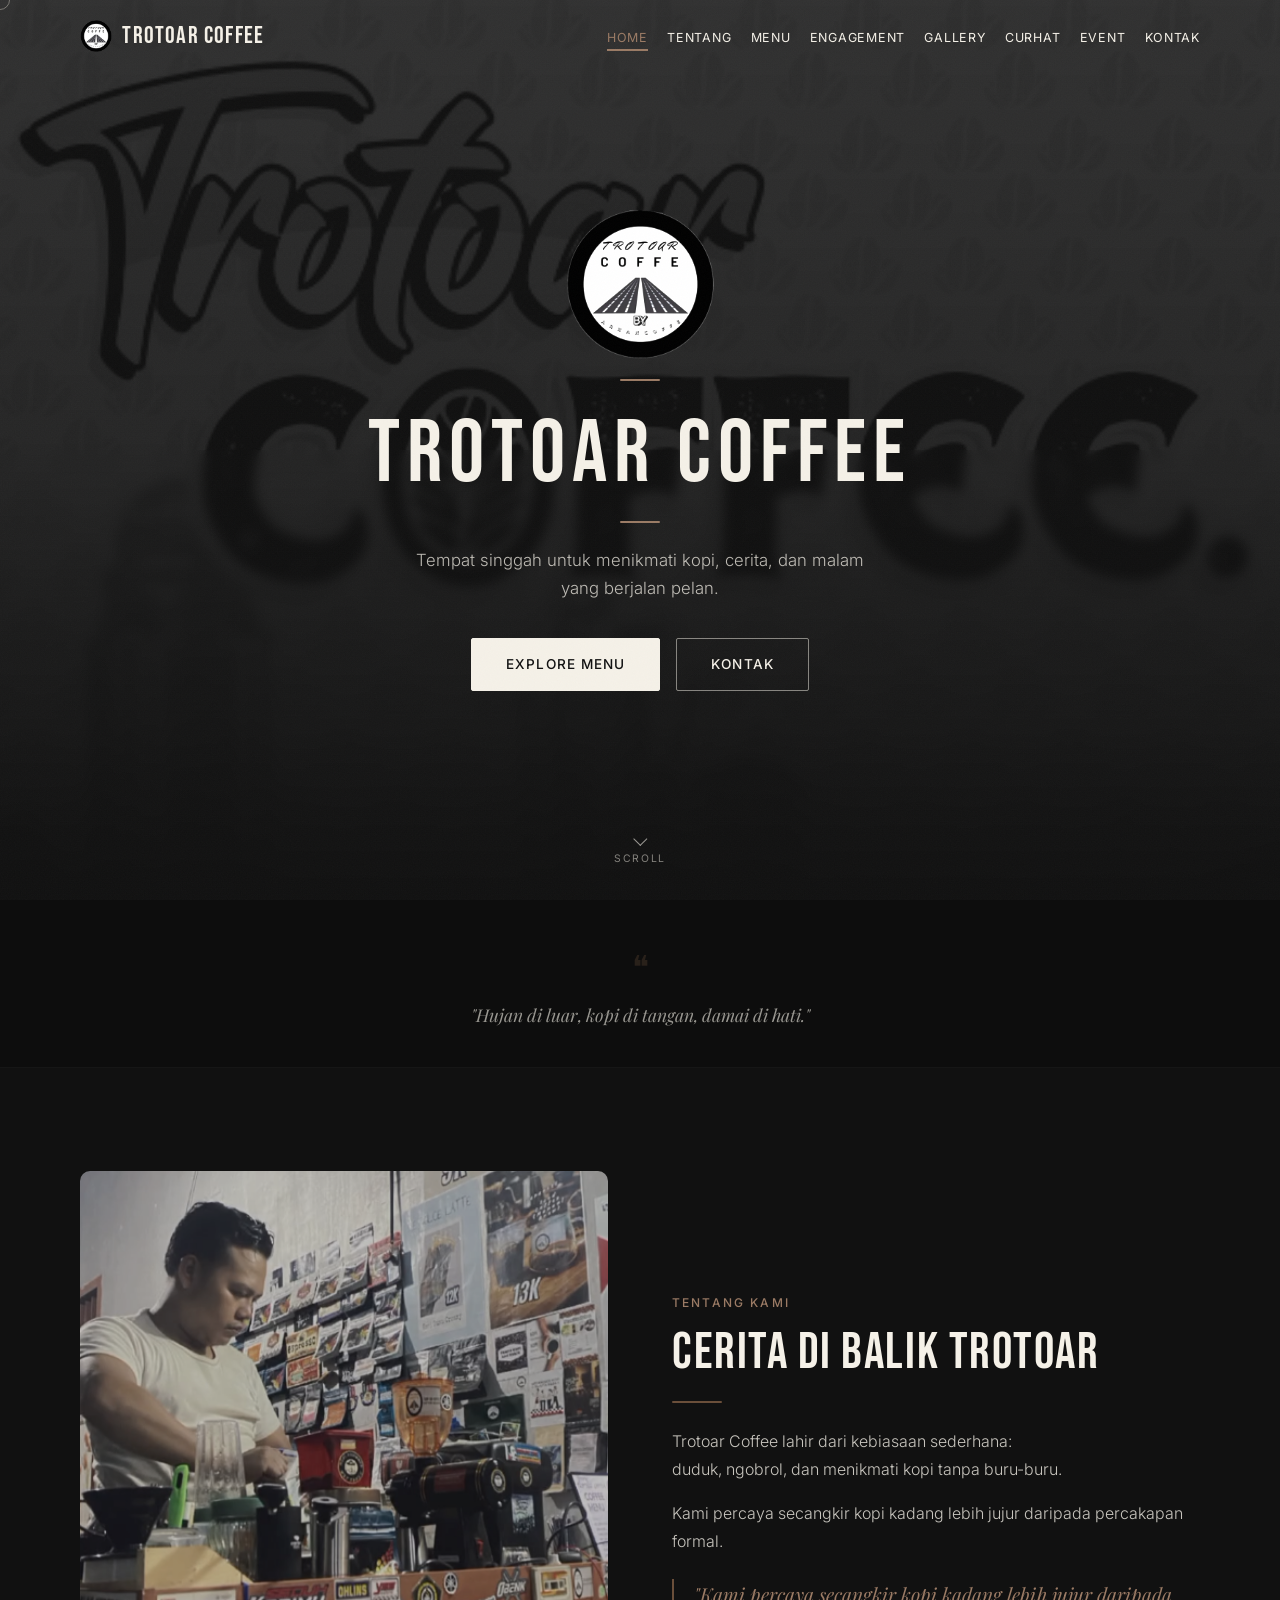
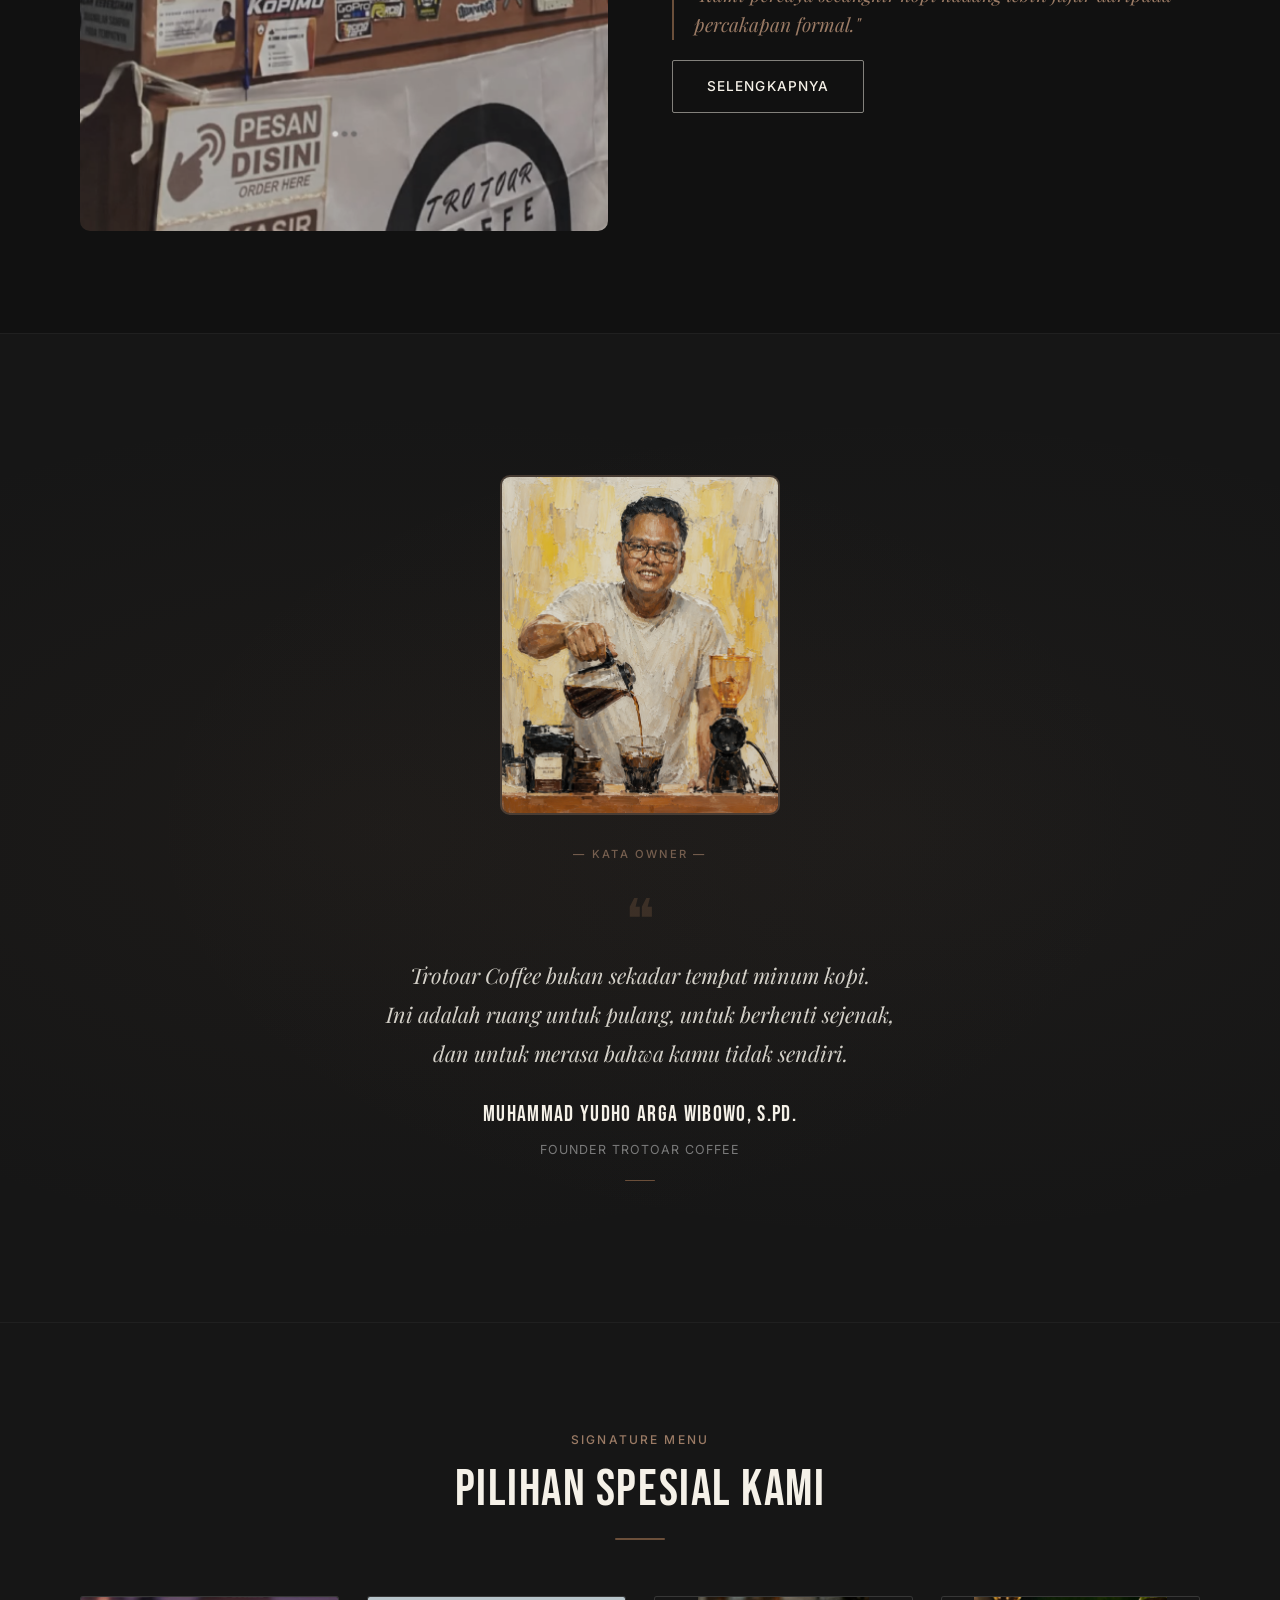
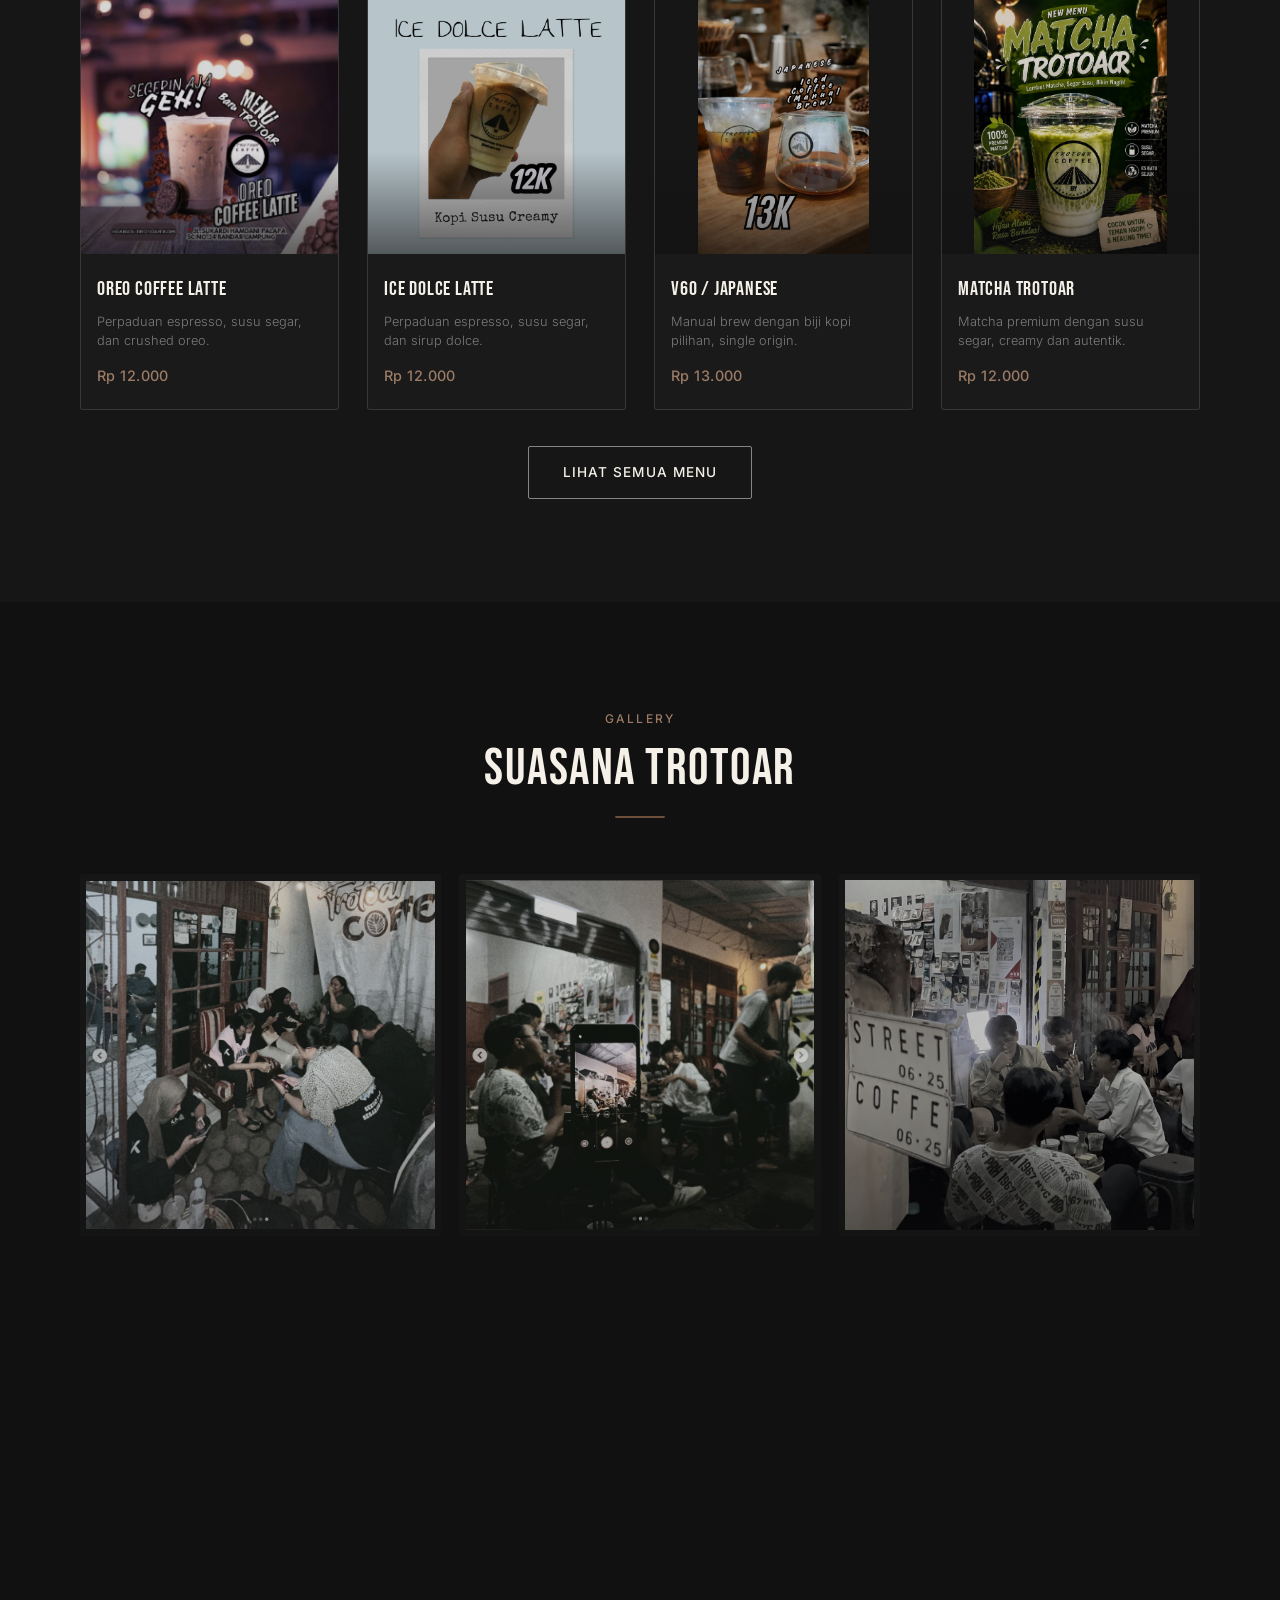
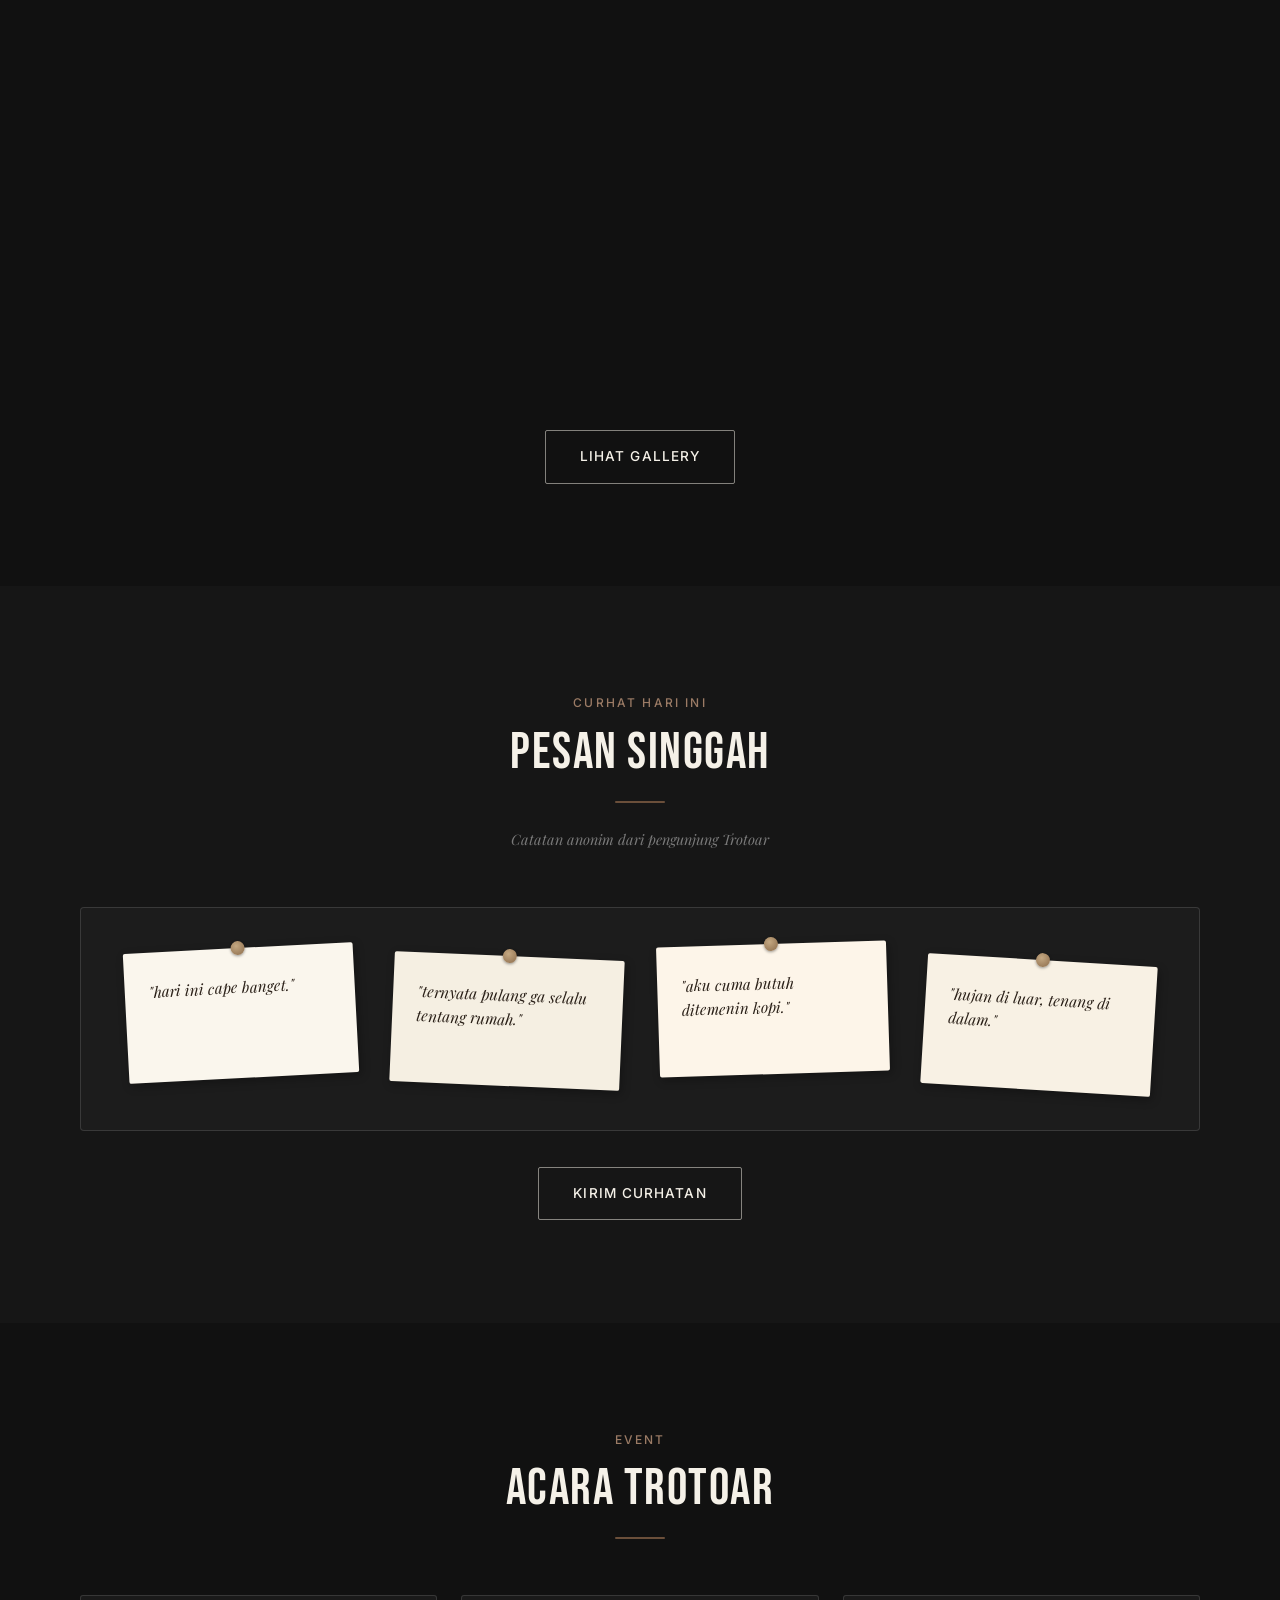
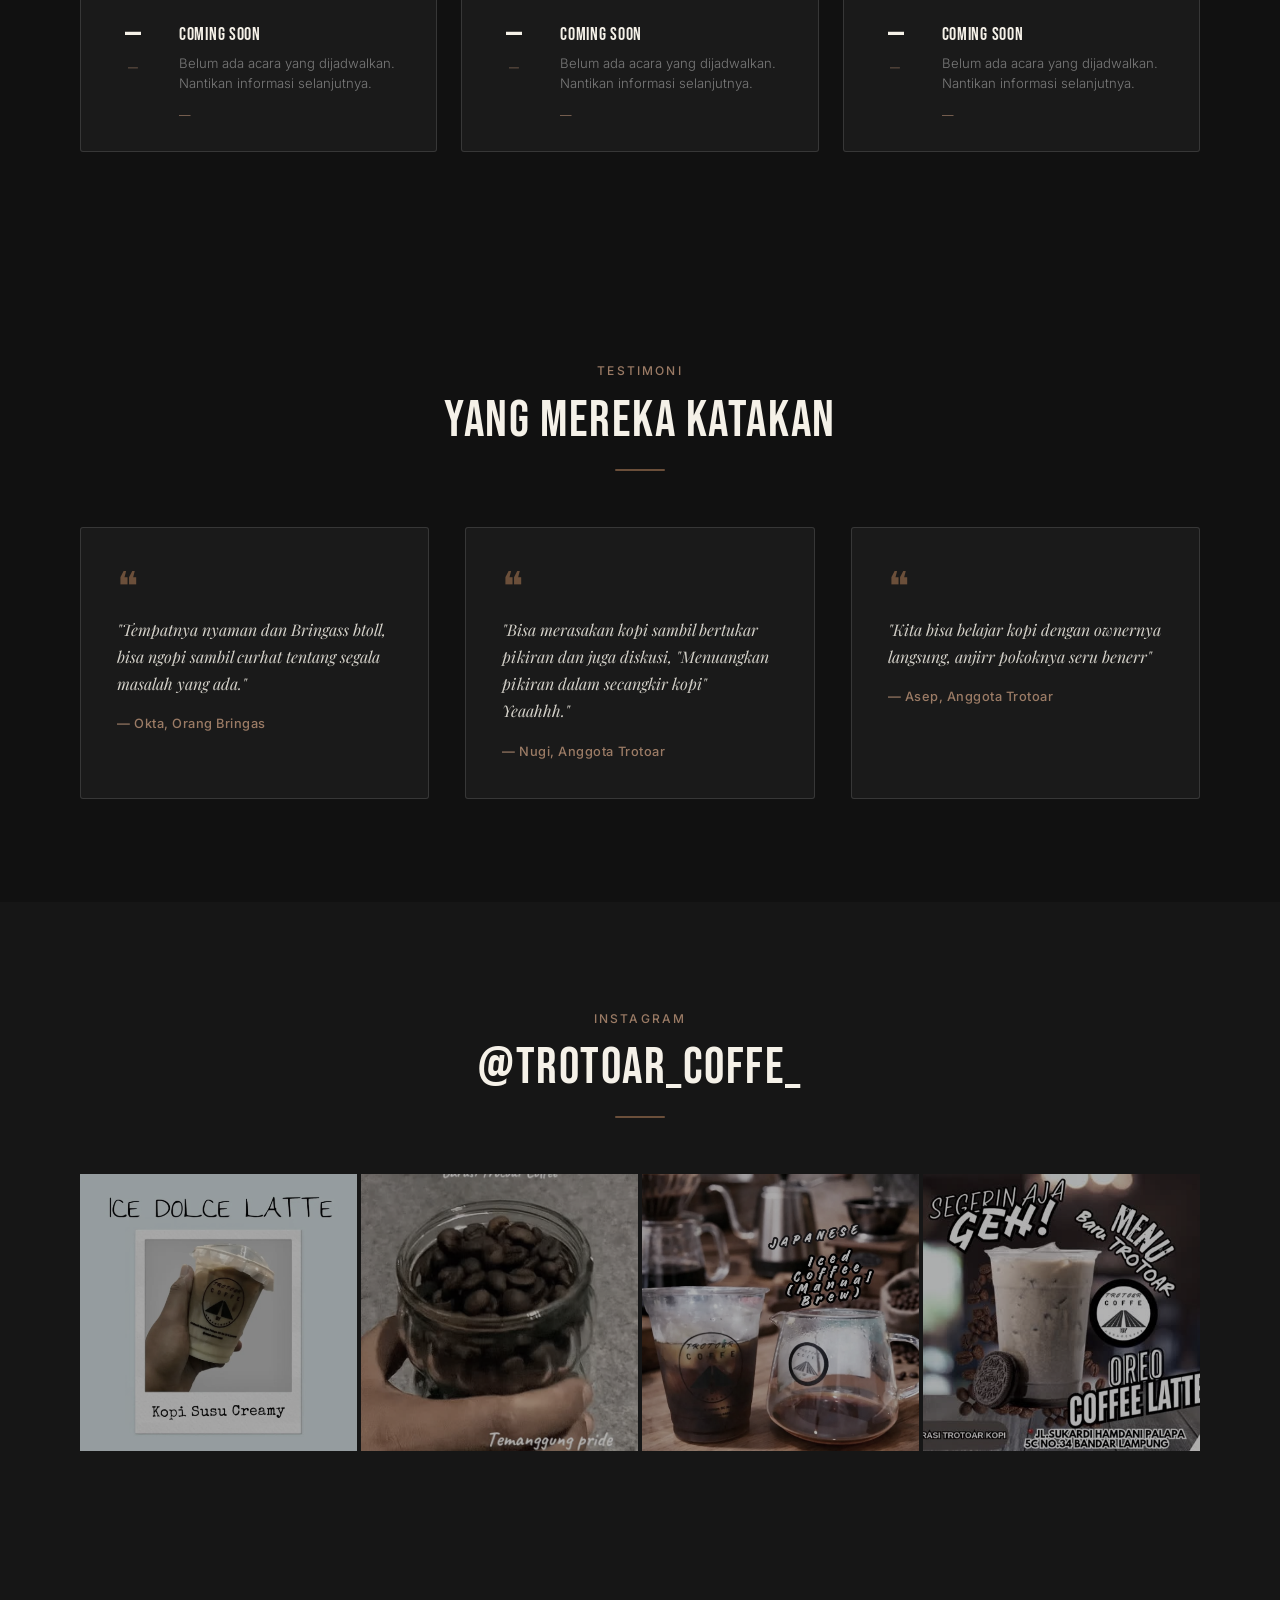
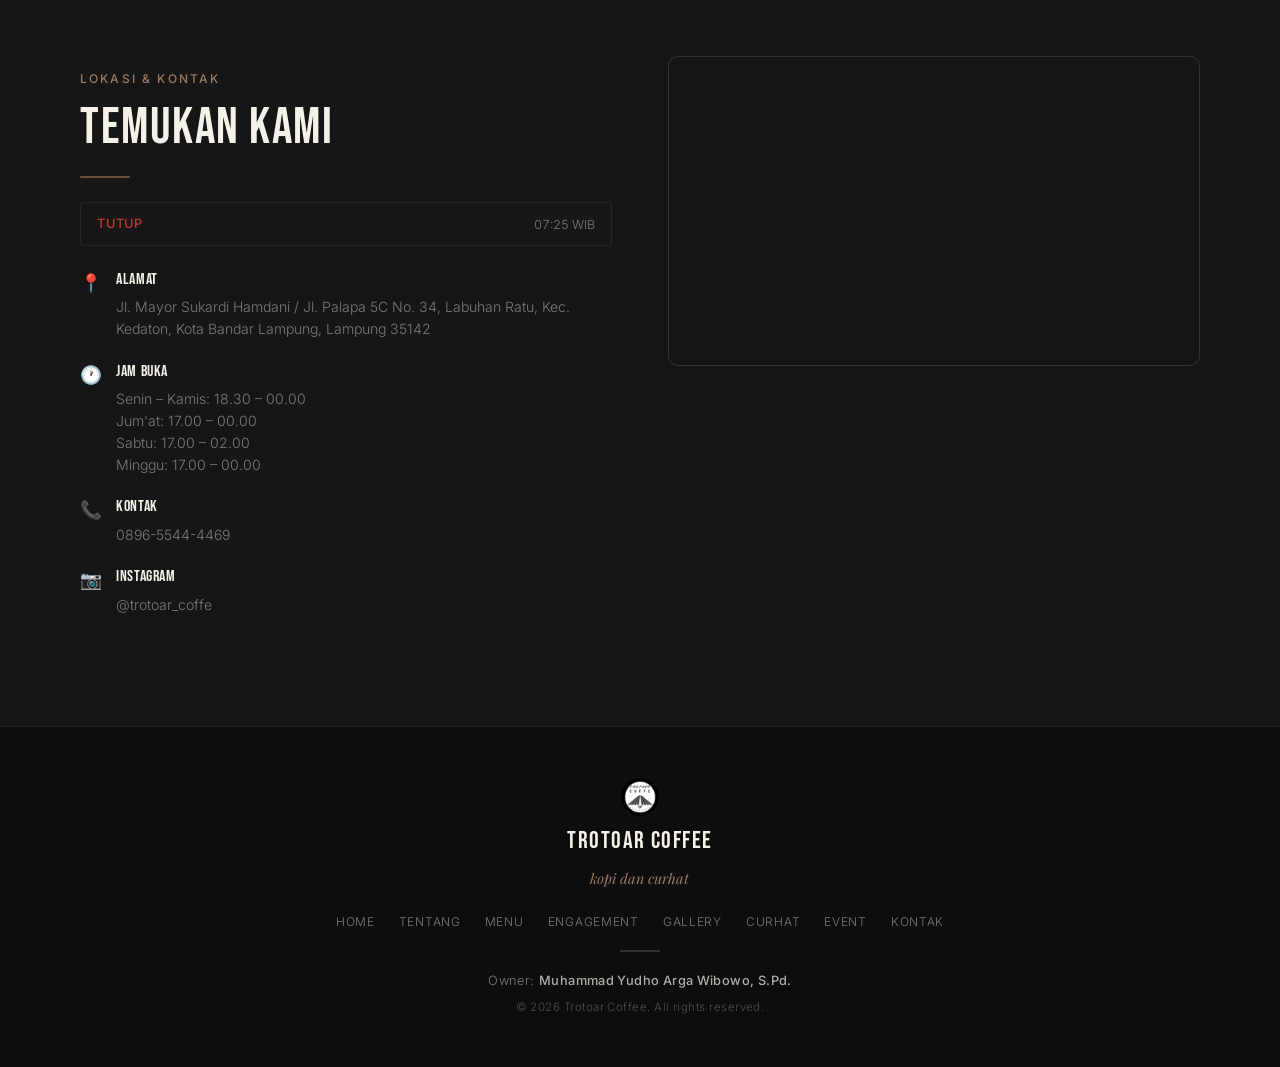
==== commit 9f905347: "Split menu & engagement into separate pages" ====
--- a/index.html
+++ b/index.html
@@ -118,6 +118,7 @@
                 <li role="none"><a href="index.html" class="navbar-link active" role="menuitem">Home</a></li>
                 <li role="none"><a href="pages/about.html" class="navbar-link" role="menuitem">Tentang</a></li>
                 <li role="none"><a href="pages/menu.html" class="navbar-link" role="menuitem">Menu</a></li>
+                <li role="none"><a href="pages/engagement.html" class="navbar-link" role="menuitem">Engagement</a></li>
                 <li role="none"><a href="pages/gallery.html" class="navbar-link" role="menuitem">Gallery</a></li>
                 <li role="none"><a href="pages/curhat.html" class="navbar-link" role="menuitem">Curhat</a></li>
                 <li role="none"><a href="pages/event.html" class="navbar-link" role="menuitem">Event</a></li>
@@ -132,6 +133,7 @@
             <li><a href="index.html" class="mobile-link" data-close>Home</a></li>
             <li><a href="pages/about.html" class="mobile-link" data-close>Tentang</a></li>
             <li><a href="pages/menu.html" class="mobile-link" data-close>Menu</a></li>
+            <li><a href="pages/engagement.html" class="mobile-link" data-close>Engagement</a></li>
             <li><a href="pages/gallery.html" class="mobile-link" data-close>Gallery</a></li>
             <li><a href="pages/curhat.html" class="mobile-link" data-close>Curhat</a></li>
             <li><a href="pages/event.html" class="mobile-link" data-close>Event</a></li>
@@ -530,6 +532,7 @@
                     <a href="index.html" class="footer-link">Home</a>
                     <a href="pages/about.html" class="footer-link">Tentang</a>
                     <a href="pages/menu.html" class="footer-link">Menu</a>
+                    <a href="pages/engagement.html" class="footer-link">Engagement</a>
                     <a href="pages/gallery.html" class="footer-link">Gallery</a>
                     <a href="pages/curhat.html" class="footer-link">Curhat</a>
                     <a href="pages/event.html" class="footer-link">Event</a>
--- a/style.css
+++ b/style.css
@@ -2190,3 +2190,289 @@
     .curhat-moods { justify-content: center; }
     .instagram-grid { grid-template-columns: repeat(2, 1fr); }
 }
+
+/* ============ SUB PAGE NAVIGATION ============ */
+.page-subnav {
+    background-color: #0d0d0d;
+    padding: 16px 0;
+    border-bottom: 1px solid rgba(122,122,122,0.1);
+    position: sticky;
+    top: 60px;
+    z-index: 100;
+}
+.page-subnav .container {
+    display: flex;
+    gap: 8px;
+    justify-content: center;
+}
+.page-subnav-btn {
+    padding: 10px 28px;
+    background: none;
+    border: 1px solid rgba(122,122,122,0.25);
+    border-radius: 3px;
+    font-family: var(--font-body);
+    font-size: 0.82rem;
+    color: var(--retro-gray);
+    cursor: pointer;
+    transition: all var(--transition-smooth);
+    letter-spacing: 0.06em;
+    text-transform: uppercase;
+}
+.page-subnav-btn:hover {
+    border-color: var(--milk-brown);
+    color: var(--milk-brown);
+}
+.page-subnav-btn.active {
+    background-color: var(--milk-brown);
+    border-color: var(--milk-brown);
+    color: var(--black-deep);
+    font-weight: 500;
+}
+
+/* ============ PAGE CONTENT TOGGLE ============ */
+.page-content-hidden {
+    display: none !important;
+}
+
+/* ============ EVENT ENGAGEMENT ============ */
+.event-engagement-section {
+    background-color: var(--black-deep);
+}
+.engagement-cover {
+    max-width: 640px;
+    margin: 0 auto;
+    background: linear-gradient(145deg, #1a1512 0%, #0d0d0d 100%);
+    border: 1px solid rgba(155,123,101,0.25);
+    border-radius: 12px;
+    padding: clamp(48px, 8vw, 80px) 24px;
+    text-align: center;
+    cursor: pointer;
+    transition: all var(--transition-smooth);
+    position: relative;
+    overflow: hidden;
+}
+.engagement-cover::before {
+    content: '';
+    position: absolute;
+    inset: 0;
+    background: radial-gradient(ellipse at 50% 100%, rgba(155,123,101,0.08) 0%, transparent 60%);
+    pointer-events: none;
+}
+.engagement-cover:hover {
+    border-color: var(--milk-brown);
+    transform: translateY(-4px);
+    box-shadow: var(--shadow-medium);
+}
+.engagement-cover-revealed {
+    margin-bottom: 40px;
+    cursor: default;
+    opacity: 0.7;
+    transform: scale(0.95);
+}
+.engagement-cover-revealed:hover {
+    transform: scale(0.95);
+    box-shadow: none;
+}
+.engagement-cover-inner {
+    position: relative;
+    z-index: 1;
+}
+.engagement-cover-tag {
+    display: inline-block;
+    font-size: 0.7rem;
+    letter-spacing: 0.18em;
+    text-transform: uppercase;
+    color: var(--milk-brown);
+    margin-bottom: 12px;
+    opacity: 0.7;
+}
+.engagement-cover-title {
+    font-family: var(--font-heading);
+    font-size: clamp(2.2rem, 5vw, 3.5rem);
+    letter-spacing: 0.06em;
+    color: var(--ivory-white);
+    line-height: 1.1;
+    margin-bottom: 16px;
+}
+.engagement-cover-motto {
+    font-family: var(--font-serif);
+    font-size: clamp(1rem, 2vw, 1.3rem);
+    font-style: italic;
+    color: rgba(245,241,232,0.7);
+    line-height: 1.6;
+    margin-bottom: 24px;
+}
+.engagement-cover-click {
+    display: inline-block;
+    font-size: 0.75rem;
+    letter-spacing: 0.08em;
+    color: var(--milk-brown);
+    opacity: 0.6;
+    animation: float 2s ease-in-out infinite;
+}
+
+.engagement-detail {
+    max-width: 640px;
+    margin: 0 auto;
+    display: none;
+    position: relative;
+}
+.engagement-detail-close {
+    position: absolute;
+    top: -12px;
+    right: -8px;
+    width: 36px;
+    height: 36px;
+    border-radius: 50%;
+    border: 1px solid rgba(122,122,122,0.3);
+    background-color: #1a1a1a;
+    color: var(--ivory-white);
+    font-size: 1.3rem;
+    cursor: pointer;
+    display: flex;
+    align-items: center;
+    justify-content: center;
+    transition: all var(--transition-smooth);
+    z-index: 5;
+    line-height: 1;
+}
+.engagement-detail-close:hover {
+    border-color: var(--milk-brown);
+    background-color: #2a2018;
+    color: var(--milk-brown);
+}
+.engagement-detail-visible {
+    display: block;
+    animation: fadeUp 0.5s ease forwards;
+}
+@keyframes fadeUp {
+    from { opacity: 0; transform: translateY(20px); }
+    to { opacity: 1; transform: translateY(0); }
+}
+.engagement-detail-header {
+    text-align: center;
+    margin-bottom: 32px;
+}
+.engagement-detail-header h2 {
+    font-family: var(--font-heading);
+    font-size: clamp(1.8rem, 4vw, 2.5rem);
+    letter-spacing: 0.05em;
+    color: var(--ivory-white);
+    line-height: 1.1;
+}
+.engagement-detail-sub {
+    font-size: 0.82rem;
+    color: var(--milk-brown);
+    margin-top: 4px;
+    display: block;
+}
+.engagement-info-grid {
+    display: grid;
+    grid-template-columns: repeat(3, 1fr);
+    gap: 16px;
+    margin-bottom: 28px;
+}
+.engagement-info-card {
+    background-color: #1a1a1a;
+    border: 1px solid rgba(122,122,122,0.15);
+    border-radius: 8px;
+    padding: 20px;
+    text-align: center;
+}
+.engagement-info-icon {
+    font-size: 1.6rem;
+    display: block;
+    margin-bottom: 8px;
+}
+.engagement-info-card h3 {
+    font-family: var(--font-heading);
+    font-size: 1rem;
+    font-weight: 400;
+    letter-spacing: 0.04em;
+    color: var(--ivory-white);
+    margin-bottom: 6px;
+}
+.engagement-info-card p {
+    font-size: 0.82rem;
+    color: var(--retro-gray);
+    line-height: 1.55;
+}
+.engagement-info-card a {
+    color: var(--milk-brown);
+}
+.engagement-info-card a:hover {
+    text-decoration: underline;
+}
+.engagement-price strong {
+    color: var(--milk-brown);
+    font-size: 1.1rem;
+}
+.engagement-detail-paket,
+.engagement-detail-fasilitas {
+    background-color: #1a1a1a;
+    border: 1px solid rgba(122,122,122,0.15);
+    border-radius: 8px;
+    padding: 20px 24px;
+    margin-bottom: 16px;
+}
+.engagement-detail-paket h3,
+.engagement-detail-fasilitas h3 {
+    font-family: var(--font-heading);
+    font-size: 1.1rem;
+    font-weight: 400;
+    letter-spacing: 0.04em;
+    color: var(--ivory-white);
+    margin-bottom: 10px;
+}
+.engagement-detail-paket ul,
+.engagement-detail-fasilitas ul {
+    display: flex;
+    flex-direction: column;
+    gap: 8px;
+}
+.engagement-detail-paket li,
+.engagement-detail-fasilitas li {
+    font-size: 0.9rem;
+    color: rgba(245,241,232,0.8);
+    line-height: 1.5;
+}
+.engagement-detail-paket li strong,
+.engagement-detail-fasilitas li strong {
+    color: var(--milk-brown);
+}
+.engagement-detail-cta {
+    text-align: center;
+    margin-top: 28px;
+    padding: 24px;
+    background-color: #1a1a1a;
+    border: 1px solid rgba(155,123,101,0.25);
+    border-radius: 8px;
+}
+.engagement-detail-cta p {
+    font-family: var(--font-heading);
+    font-size: 1.2rem;
+    letter-spacing: 0.06em;
+    color: var(--milk-brown);
+    margin-bottom: 4px;
+}
+.engagement-detail-cta-sub {
+    font-size: 0.82rem !important;
+    font-family: var(--font-body) !important;
+    color: var(--retro-gray) !important;
+    margin-bottom: 16px !important;
+    letter-spacing: 0 !important;
+}
+
+@media (max-width: 768px) {
+    .page-subnav {
+        top: 54px;
+        padding: 12px 0;
+    }
+    .page-subnav-btn {
+        padding: 8px 18px;
+        font-size: 0.72rem;
+    }
+    .engagement-info-grid {
+        grid-template-columns: 1fr;
+    }
+}
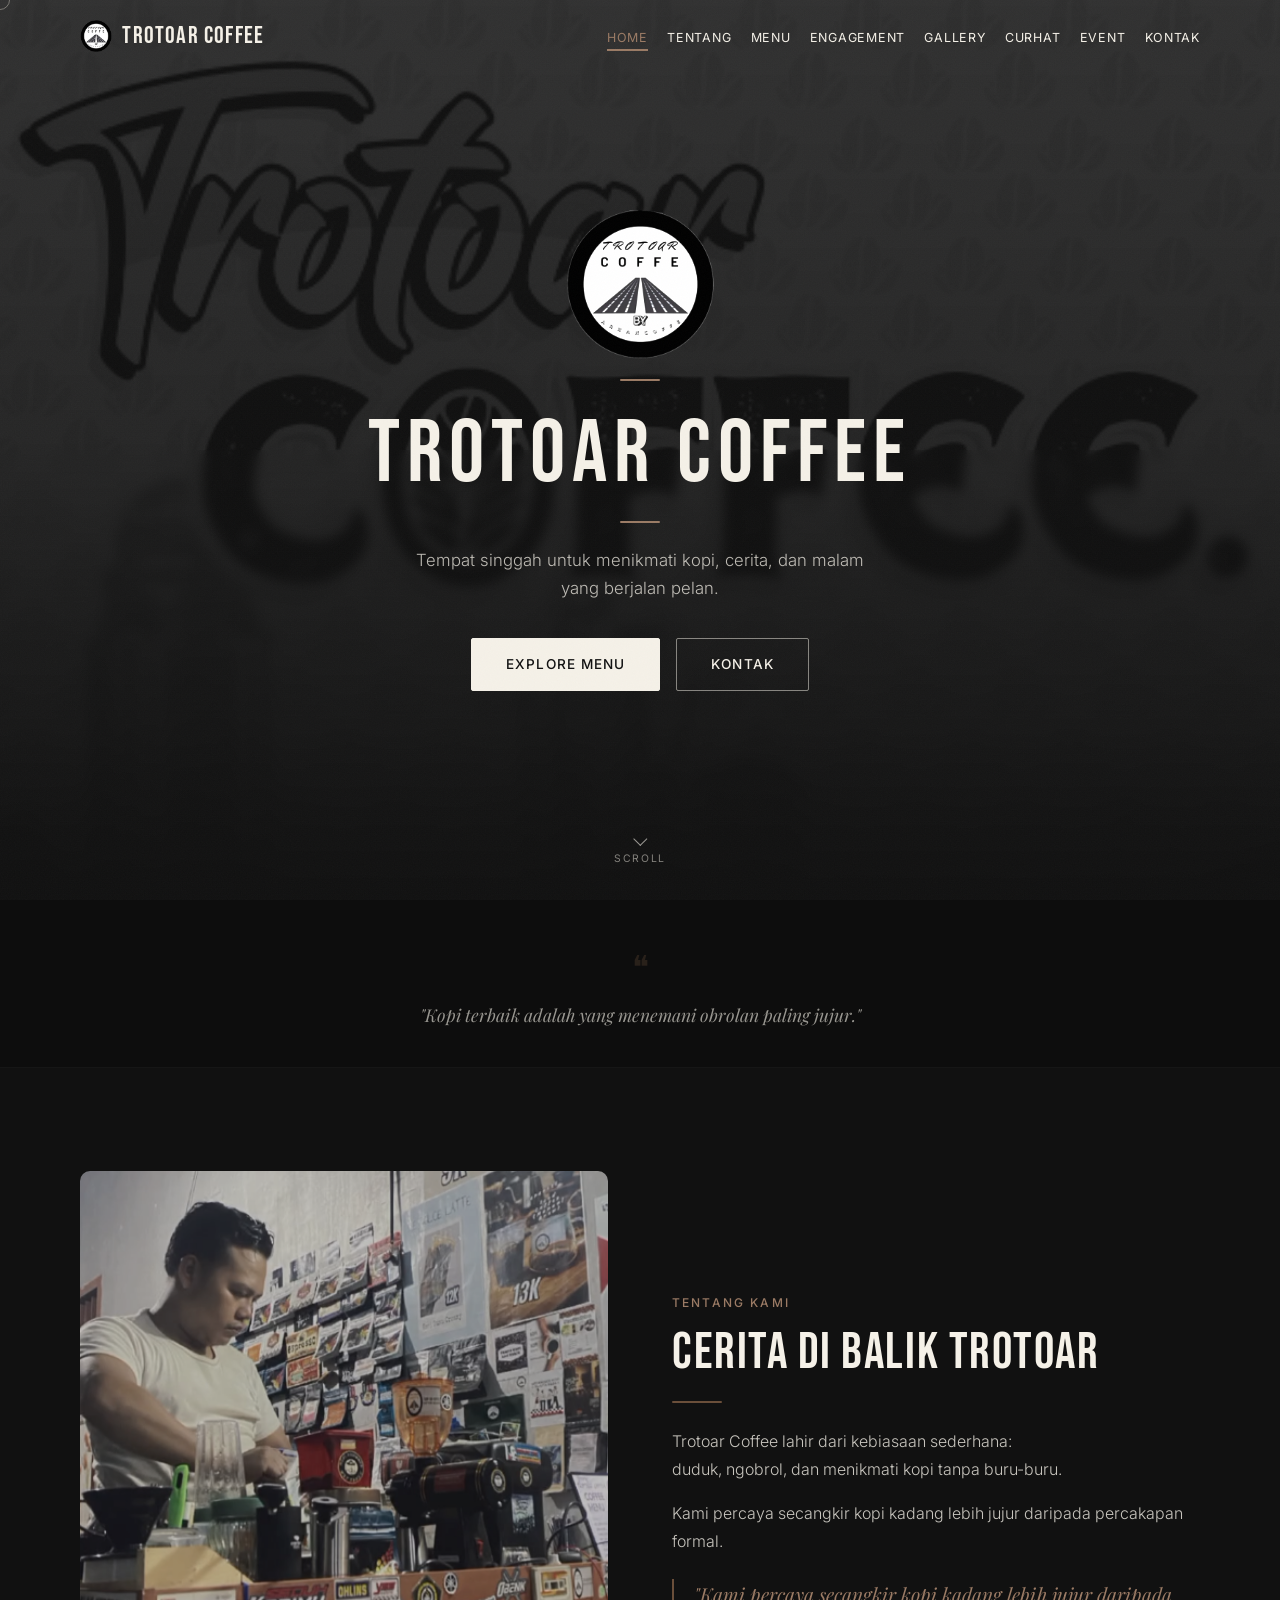
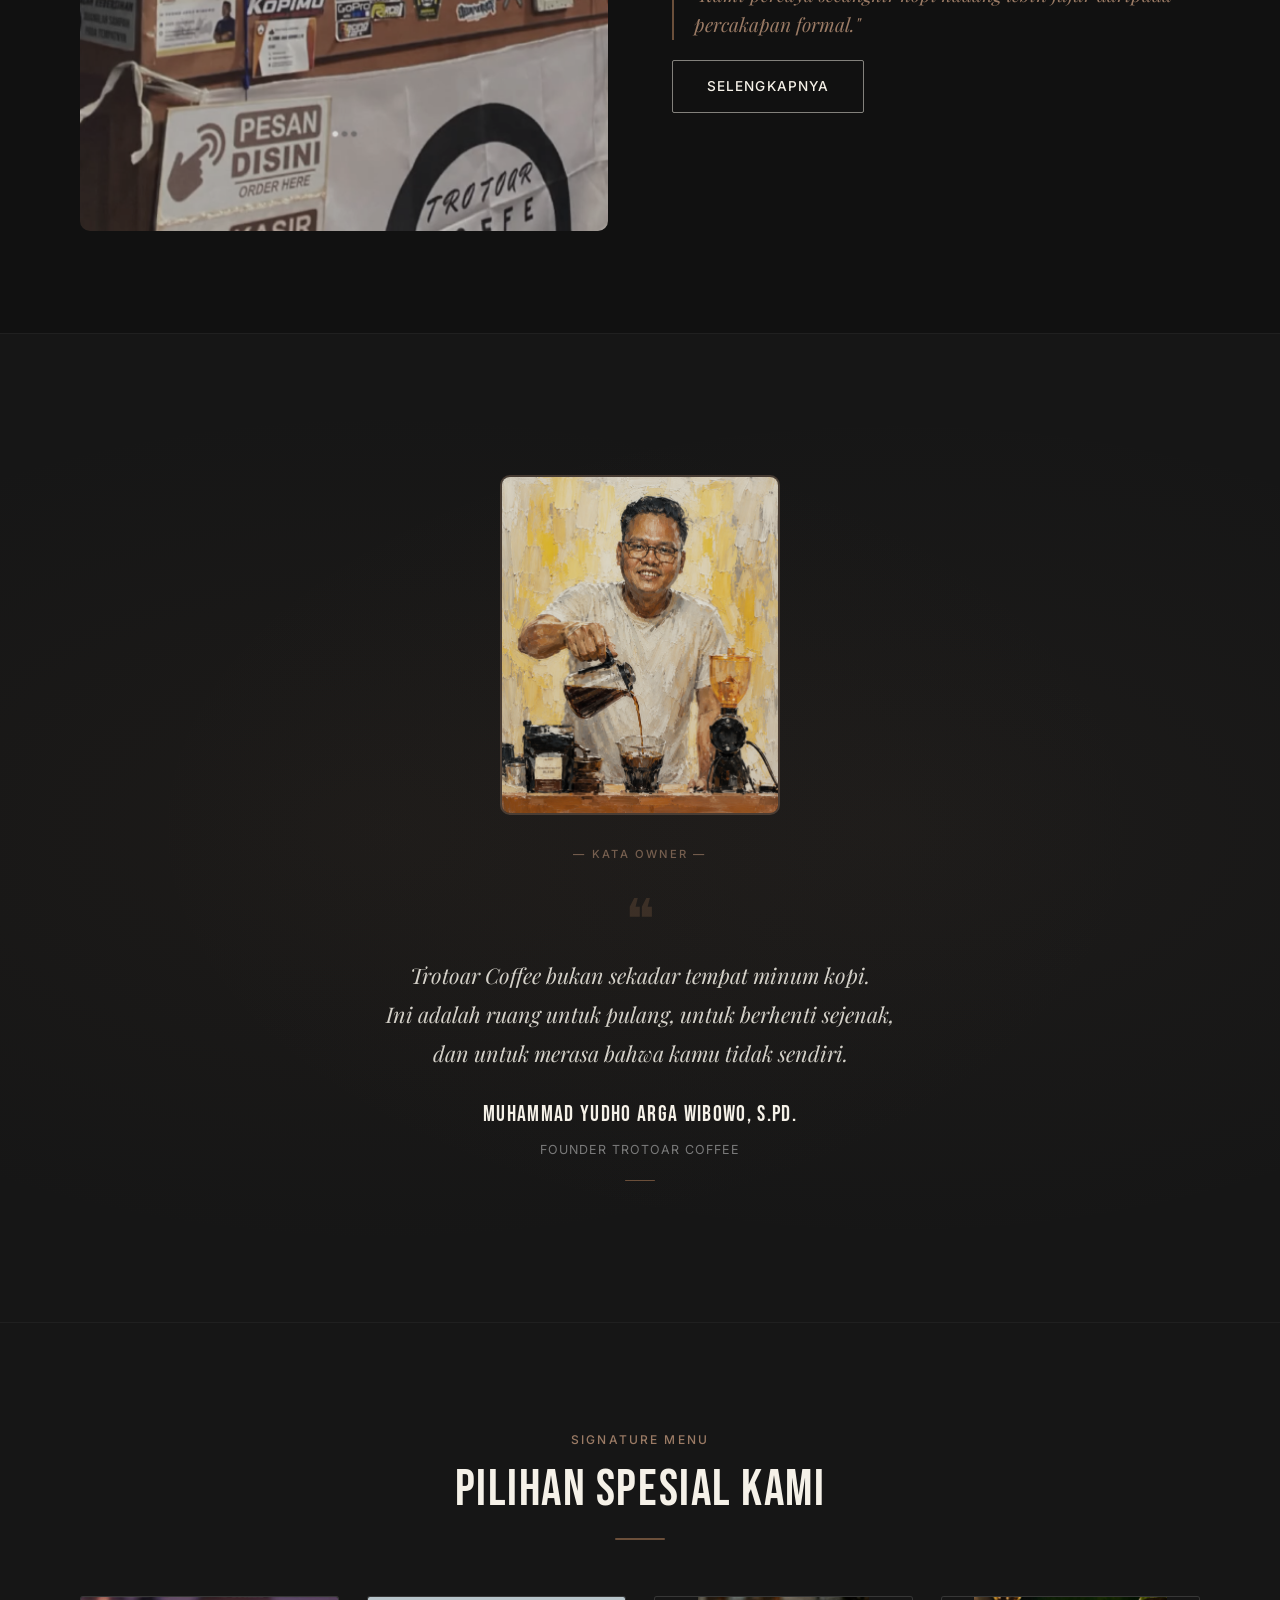
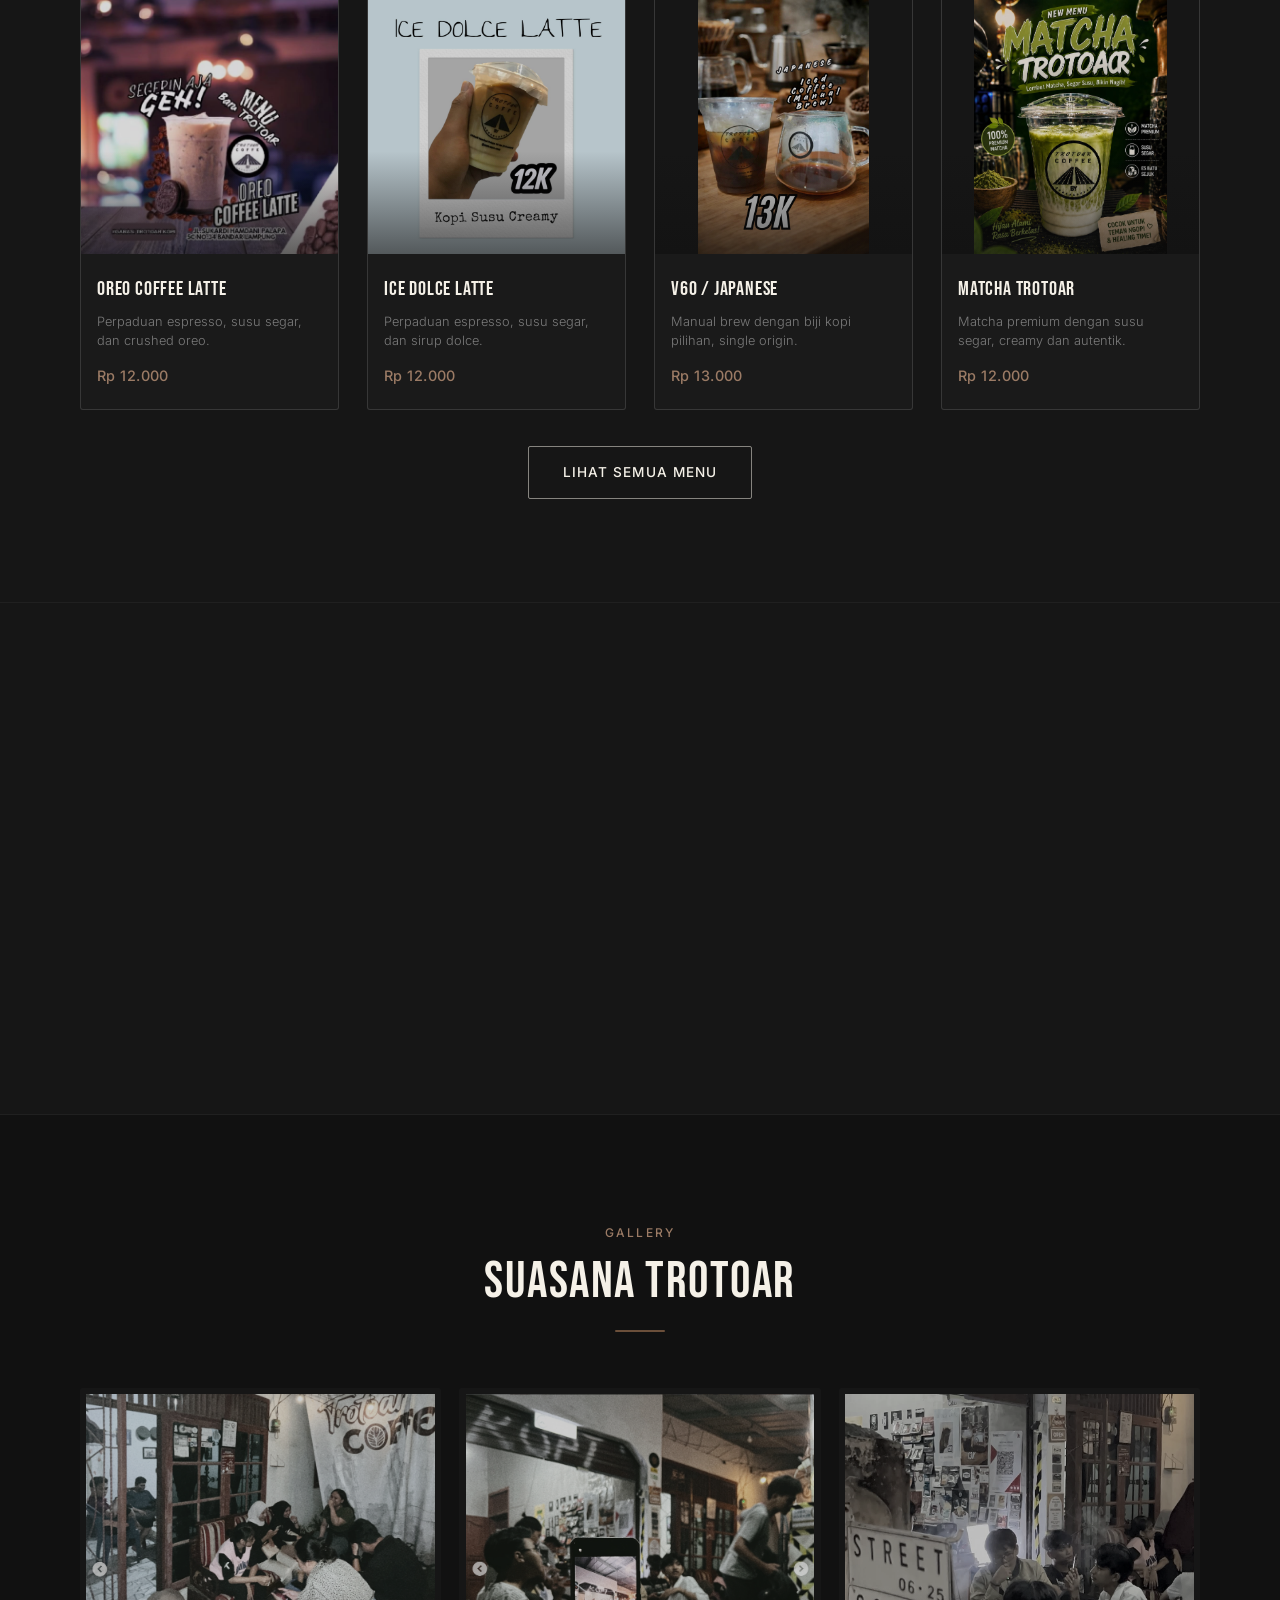
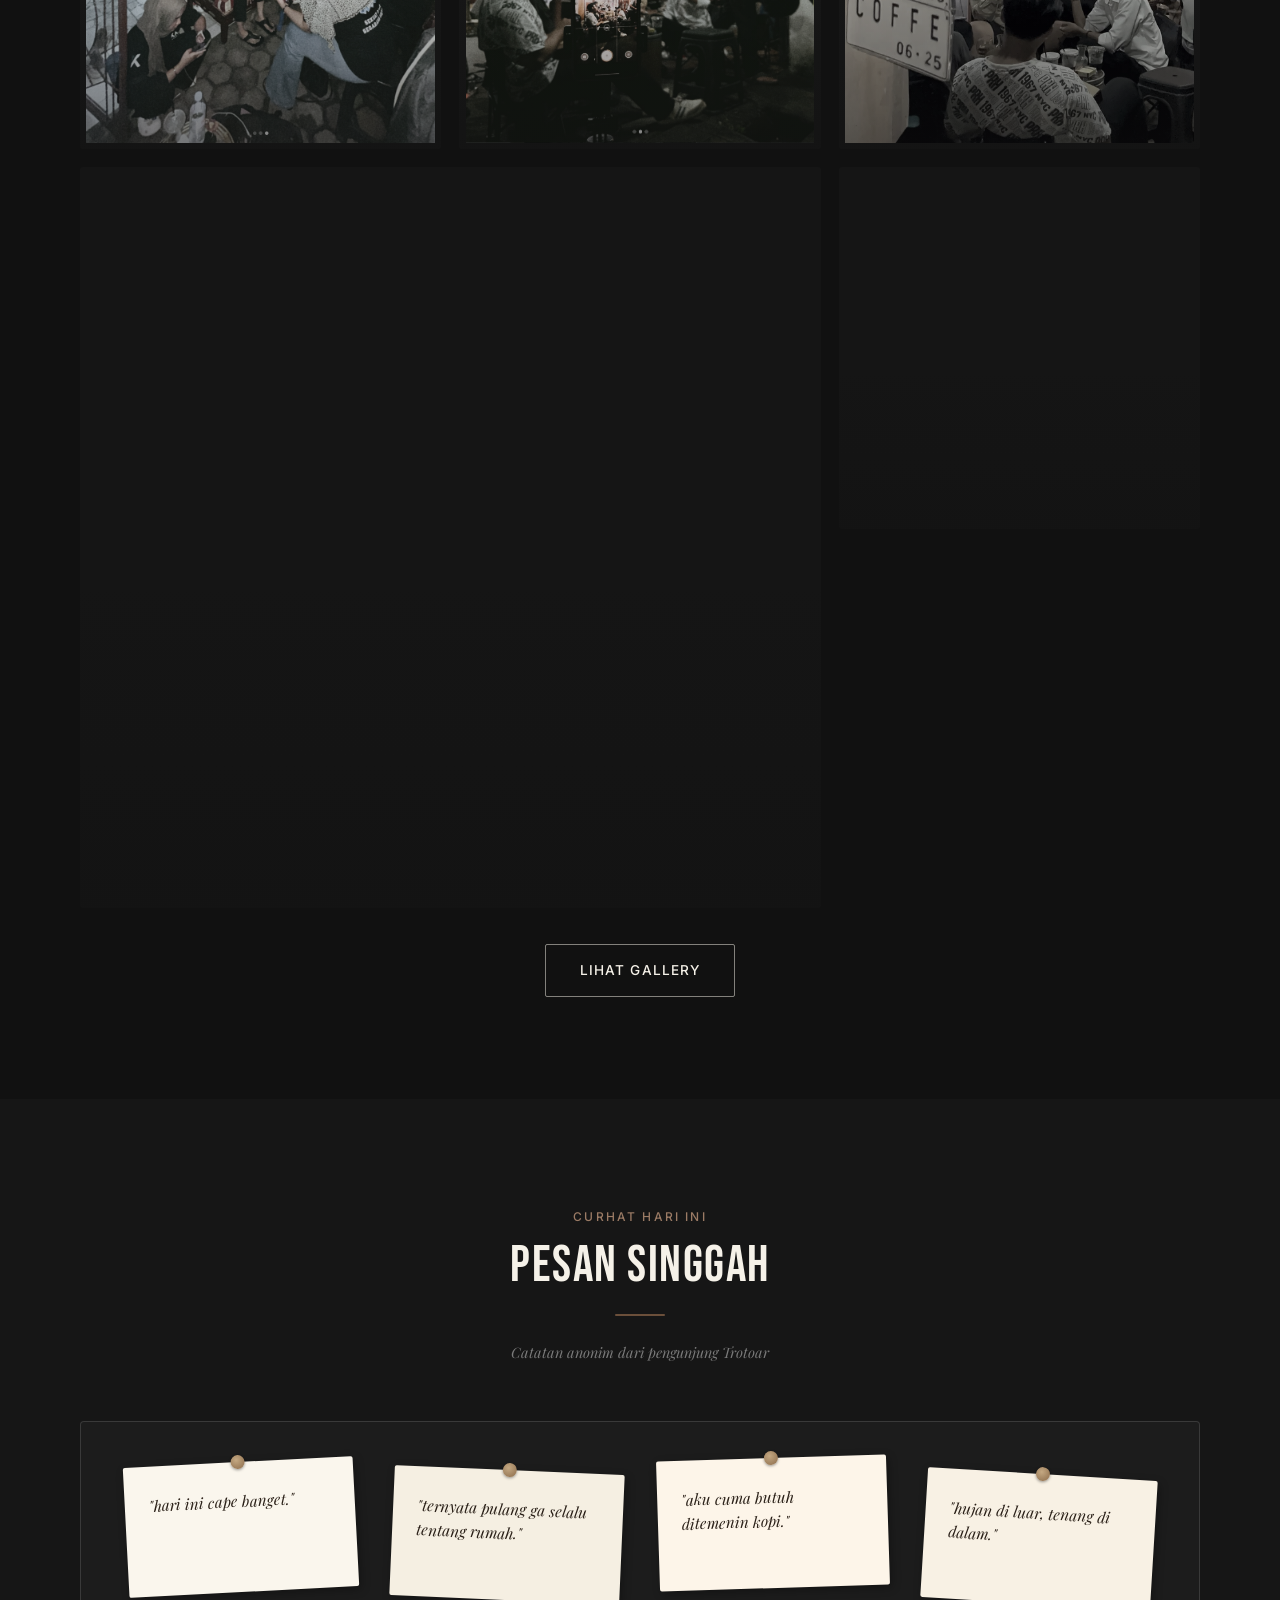
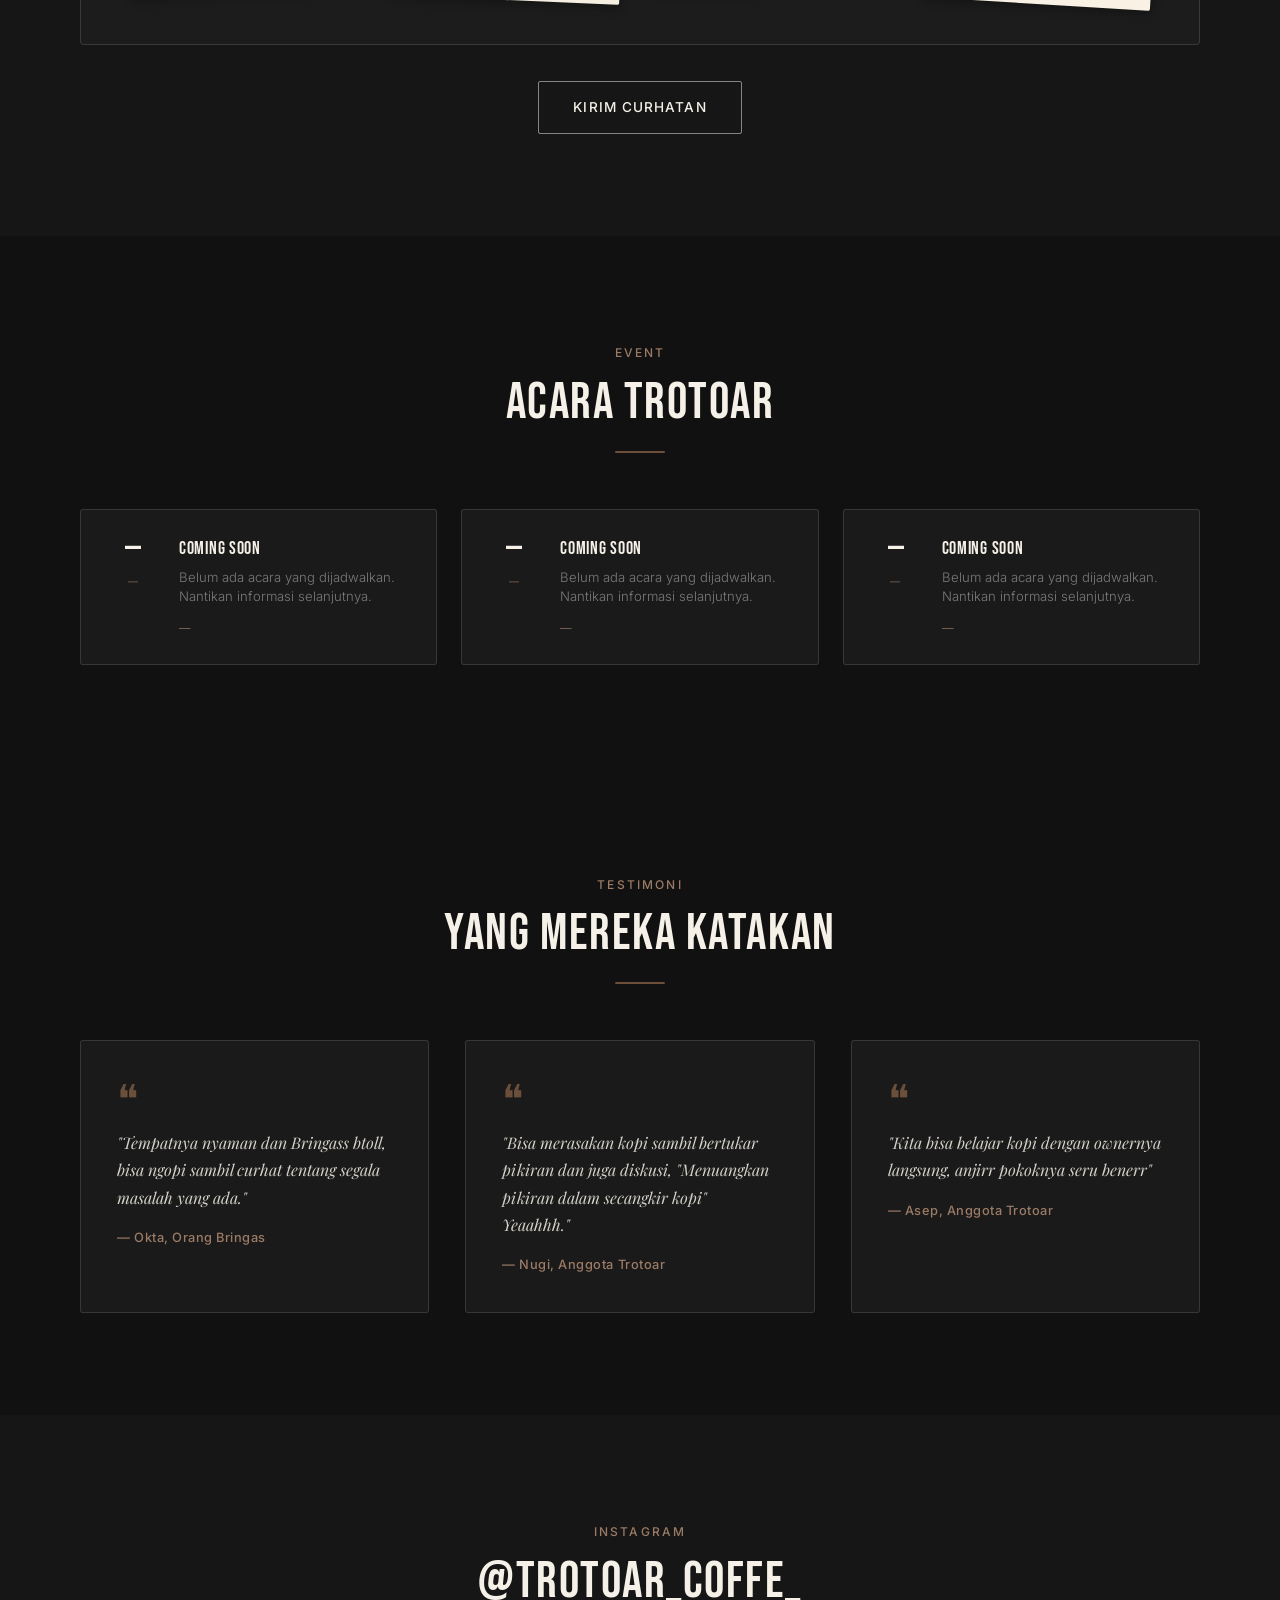
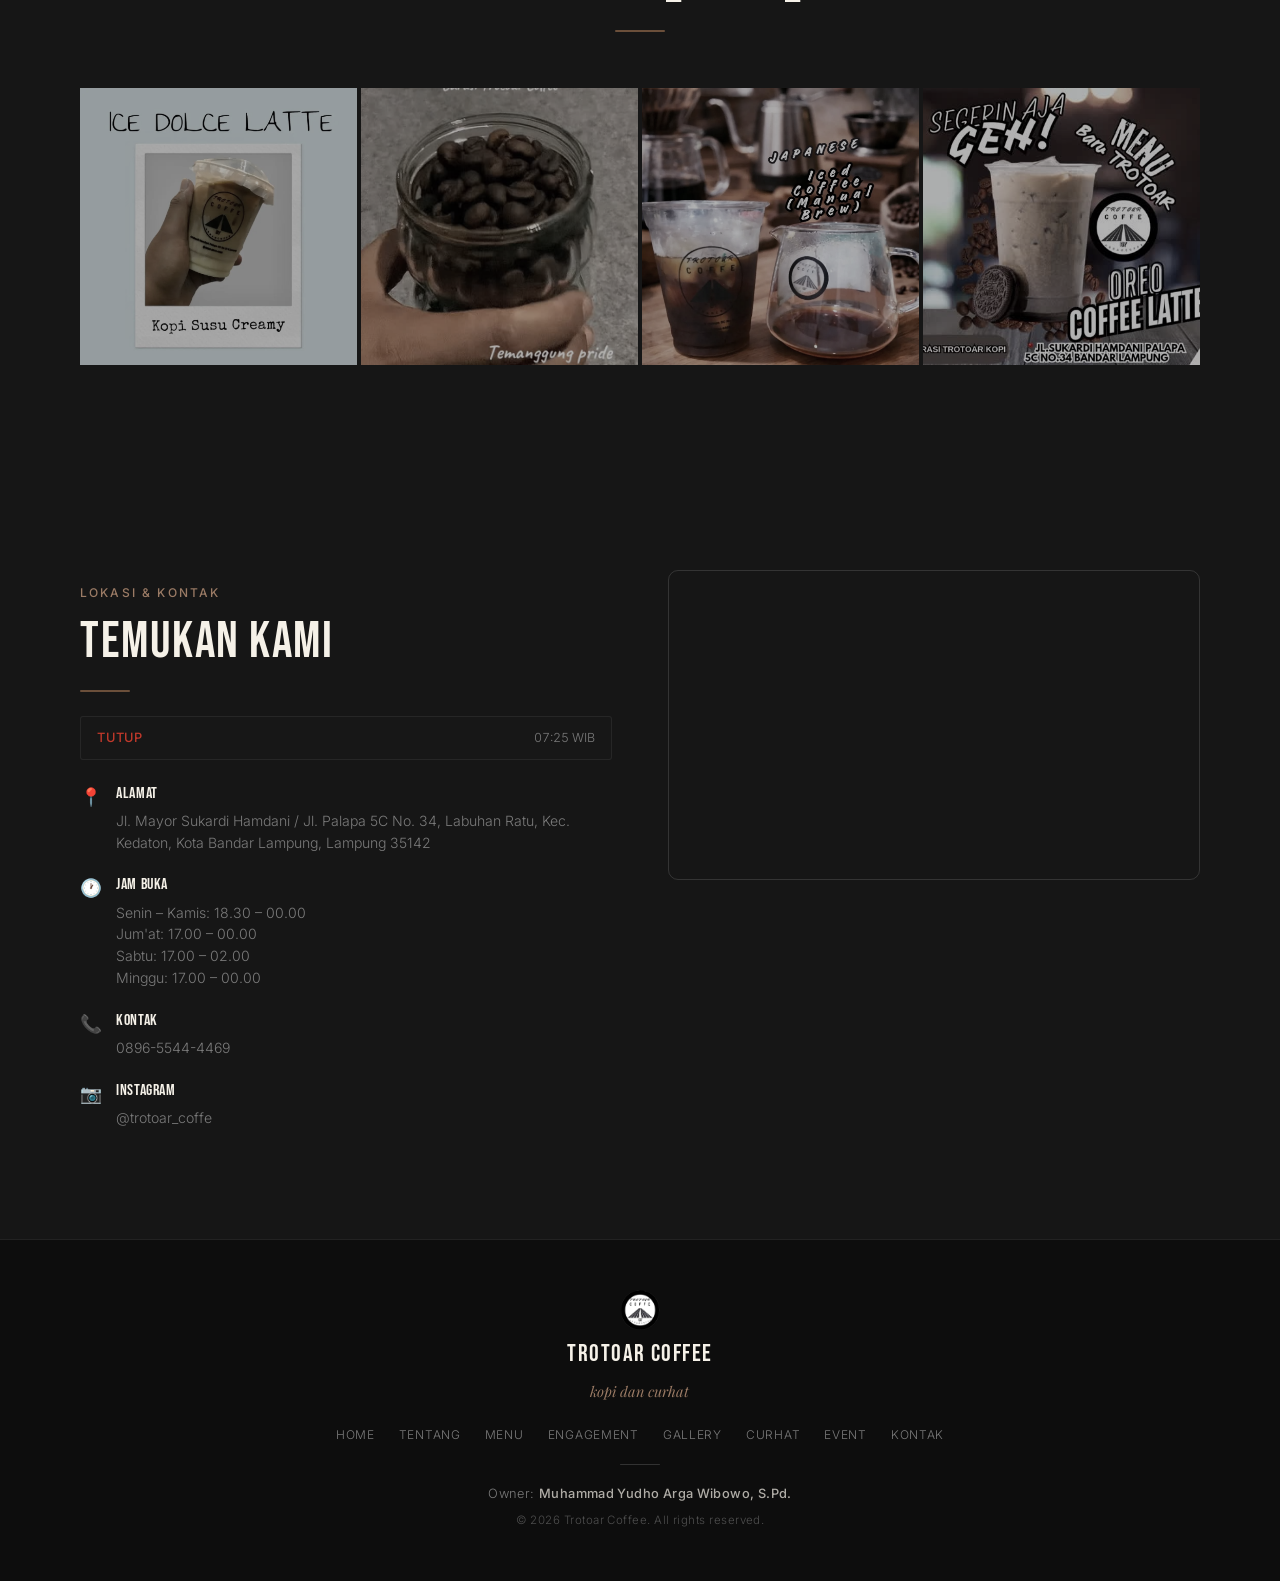
==== commit 269af720: "Add Event Engagement to homepage, hide Engagement from mobile nav" ====
--- a/index.html
+++ b/index.html
@@ -133,7 +133,7 @@
             <li><a href="index.html" class="mobile-link" data-close>Home</a></li>
             <li><a href="pages/about.html" class="mobile-link" data-close>Tentang</a></li>
             <li><a href="pages/menu.html" class="mobile-link" data-close>Menu</a></li>
-            <li><a href="pages/engagement.html" class="mobile-link" data-close>Engagement</a></li>
+            <li><a href="pages/engagement.html" class="mobile-link mobile-hide" data-close>Engagement</a></li>
             <li><a href="pages/gallery.html" class="mobile-link" data-close>Gallery</a></li>
             <li><a href="pages/curhat.html" class="mobile-link" data-close>Curhat</a></li>
             <li><a href="pages/event.html" class="mobile-link" data-close>Event</a></li>
@@ -289,6 +289,20 @@
             </div>
         </section>
 
+        <!-- Event Engagement -->
+        <section class="home-engagement-section section-padding">
+            <div class="container">
+                <div class="home-engagement-content reveal-fade-up">
+                    <span class="section-tag">Event Engagement</span>
+                    <h2 class="section-heading">TROTOAR WEDDING COFFEE</h2>
+                    <div class="decorative-line center" aria-hidden="true"></div>
+                    <p class="home-engagement-motto">"Setiap Moment Layak Di Rayakan Dengan Secangkir Kopi"</p>
+                    <p class="home-engagement-desc">Layanan coffee stall untuk Wedding, Event, dan Engagement. Paket mulai dari <strong>Rp 500.000</strong> dengan Display Booth + Barista.</p>
+                    <a href="pages/engagement.html" class="btn btn-outline" data-magnetic>Info Selengkapnya</a>
+                </div>
+            </div>
+        </section>
+
         <!-- Gallery Preview -->
         <section class="gallery-section section-padding" id="gallery" aria-label="Gallery">
             <div class="container">
--- a/style.css
+++ b/style.css
@@ -411,6 +411,9 @@
     .hamburger {
         display: flex;
     }
+    .mobile-hide {
+        display: none !important;
+    }
 }
 .footer {
     background-color: #0d0d0d;
@@ -1389,6 +1392,35 @@
 .menu-order-section .order-cta-text:hover {
     background-color: rgba(155, 123, 101, 0.12);
     border-color: var(--milk-brown);
+}
+
+/* ============ HOME ENGAGEMENT ============ */
+.home-engagement-section {
+    background-color: #161616;
+    text-align: center;
+    border-top: 1px solid rgba(122,122,122,0.1);
+    border-bottom: 1px solid rgba(122,122,122,0.1);
+}
+.home-engagement-content {
+    max-width: 560px;
+    margin: 0 auto;
+}
+.home-engagement-motto {
+    font-family: var(--font-serif);
+    font-size: clamp(1rem, 2vw, 1.2rem);
+    font-style: italic;
+    color: rgba(245,241,232,0.7);
+    line-height: 1.6;
+    margin-bottom: 12px;
+}
+.home-engagement-desc {
+    font-size: 0.92rem;
+    color: var(--retro-gray);
+    line-height: 1.65;
+    margin-bottom: 24px;
+}
+.home-engagement-desc strong {
+    color: var(--milk-brown);
 }
 .menu-order-grid {
     display: grid;
@@ -2229,6 +2261,15 @@
     font-weight: 500;
 }
 
+.menu-loading {
+    text-align: center;
+    padding: 80px 24px;
+    font-family: var(--font-serif);
+    font-size: 1rem;
+    font-style: italic;
+    color: var(--retro-gray);
+}
+
 /* ============ PAGE CONTENT TOGGLE ============ */
 .page-content-hidden {
     display: none !important;
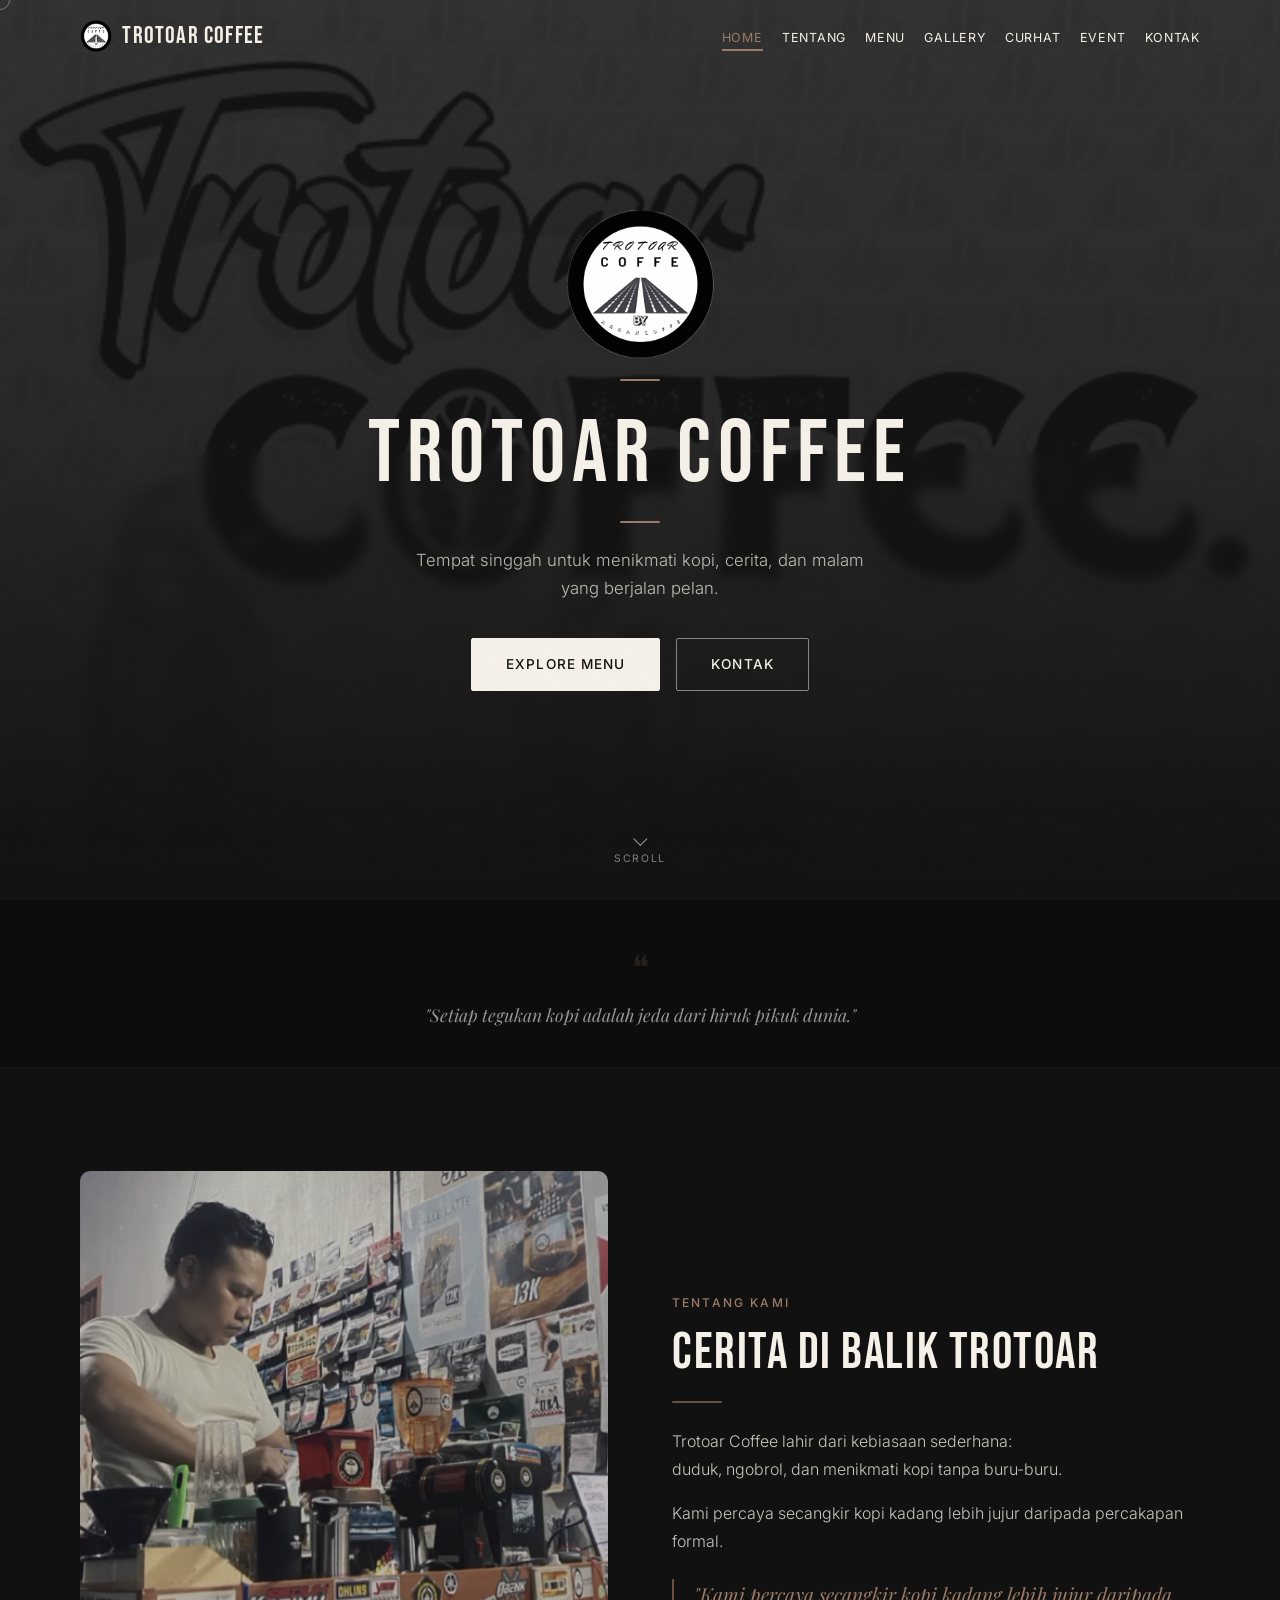
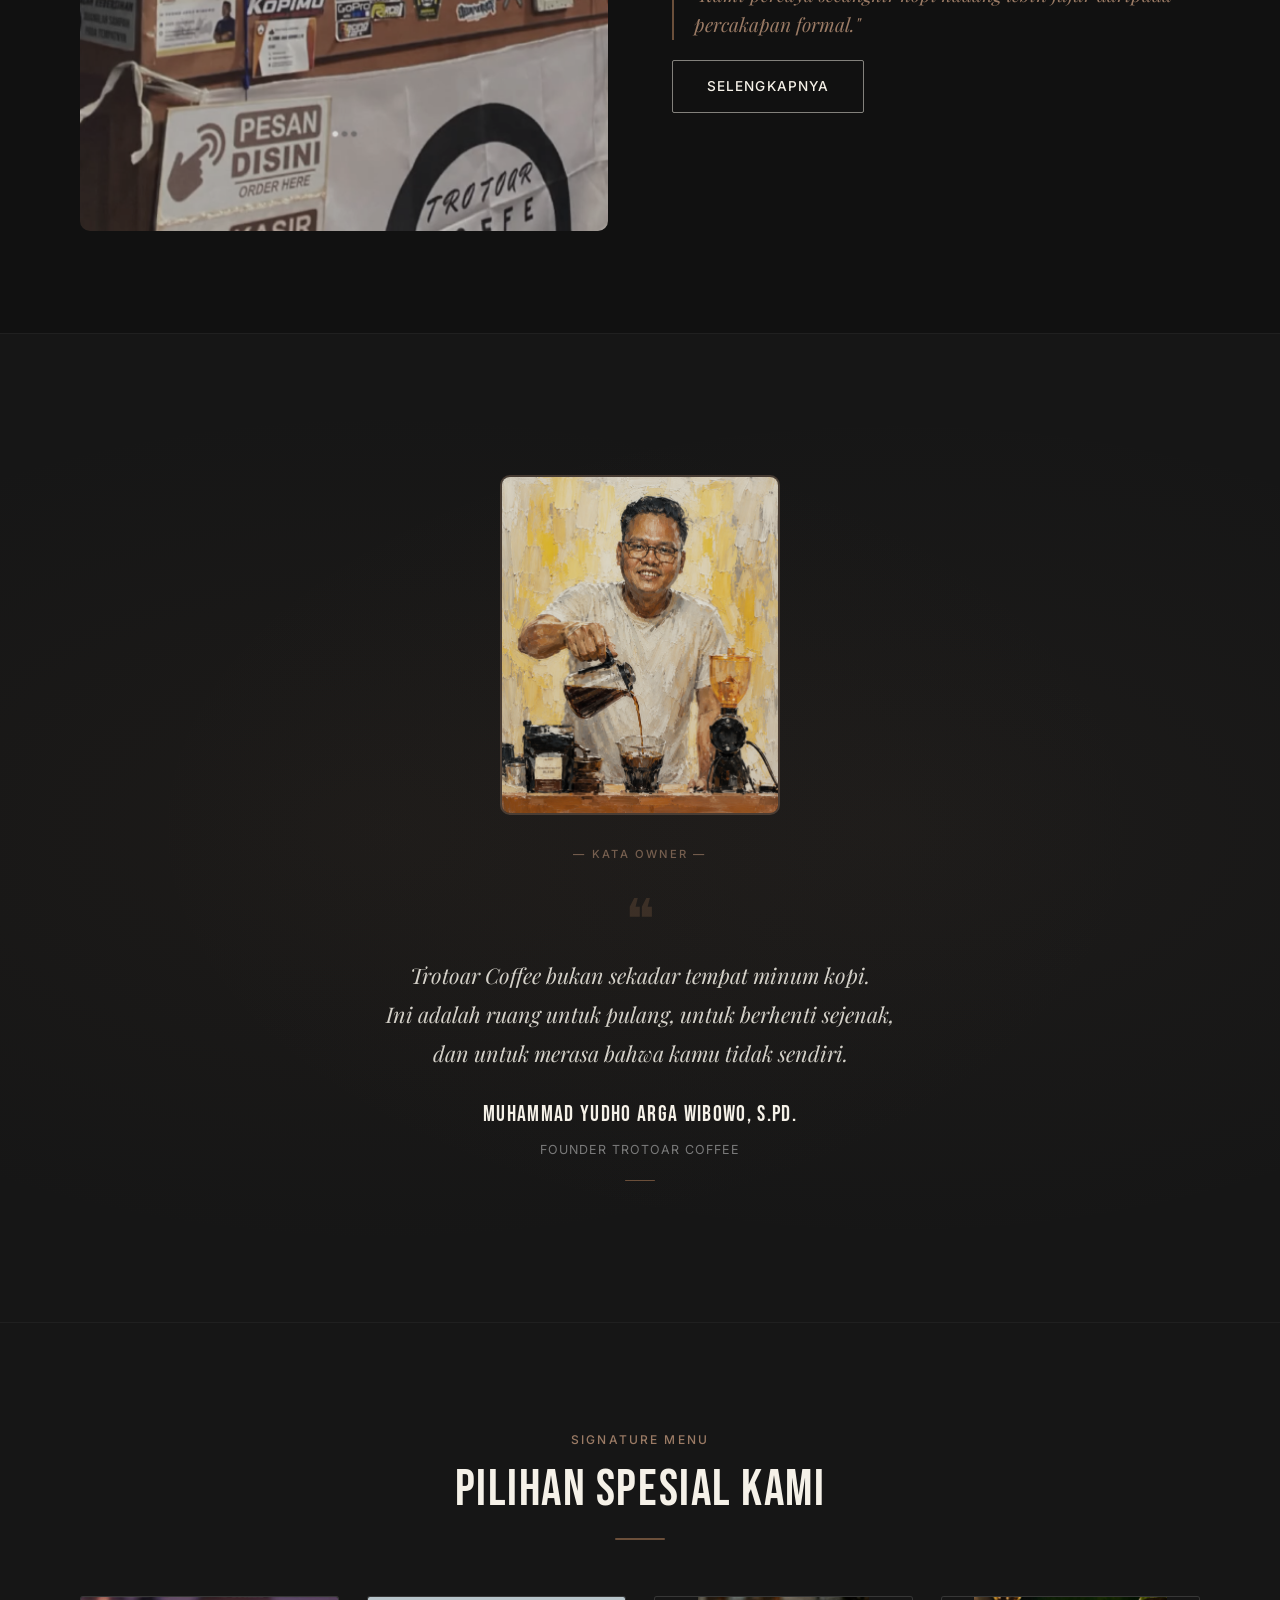
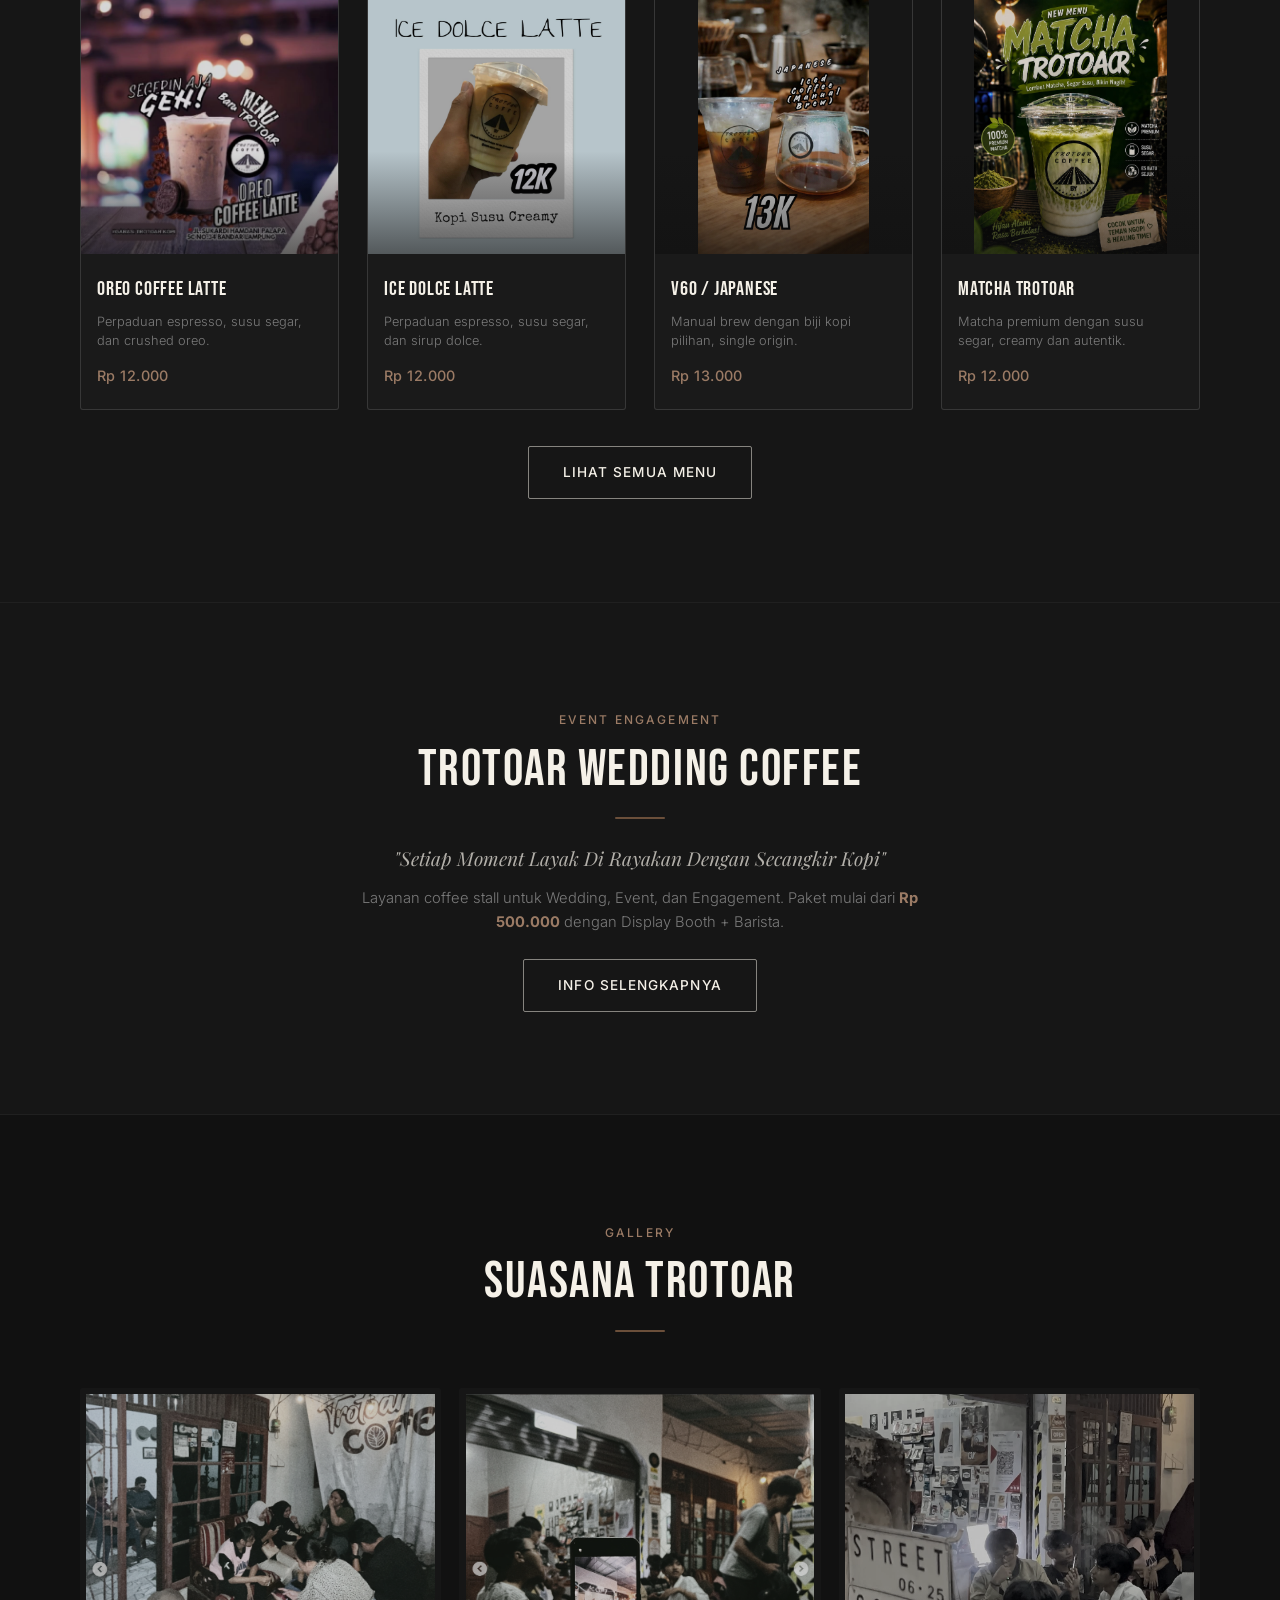
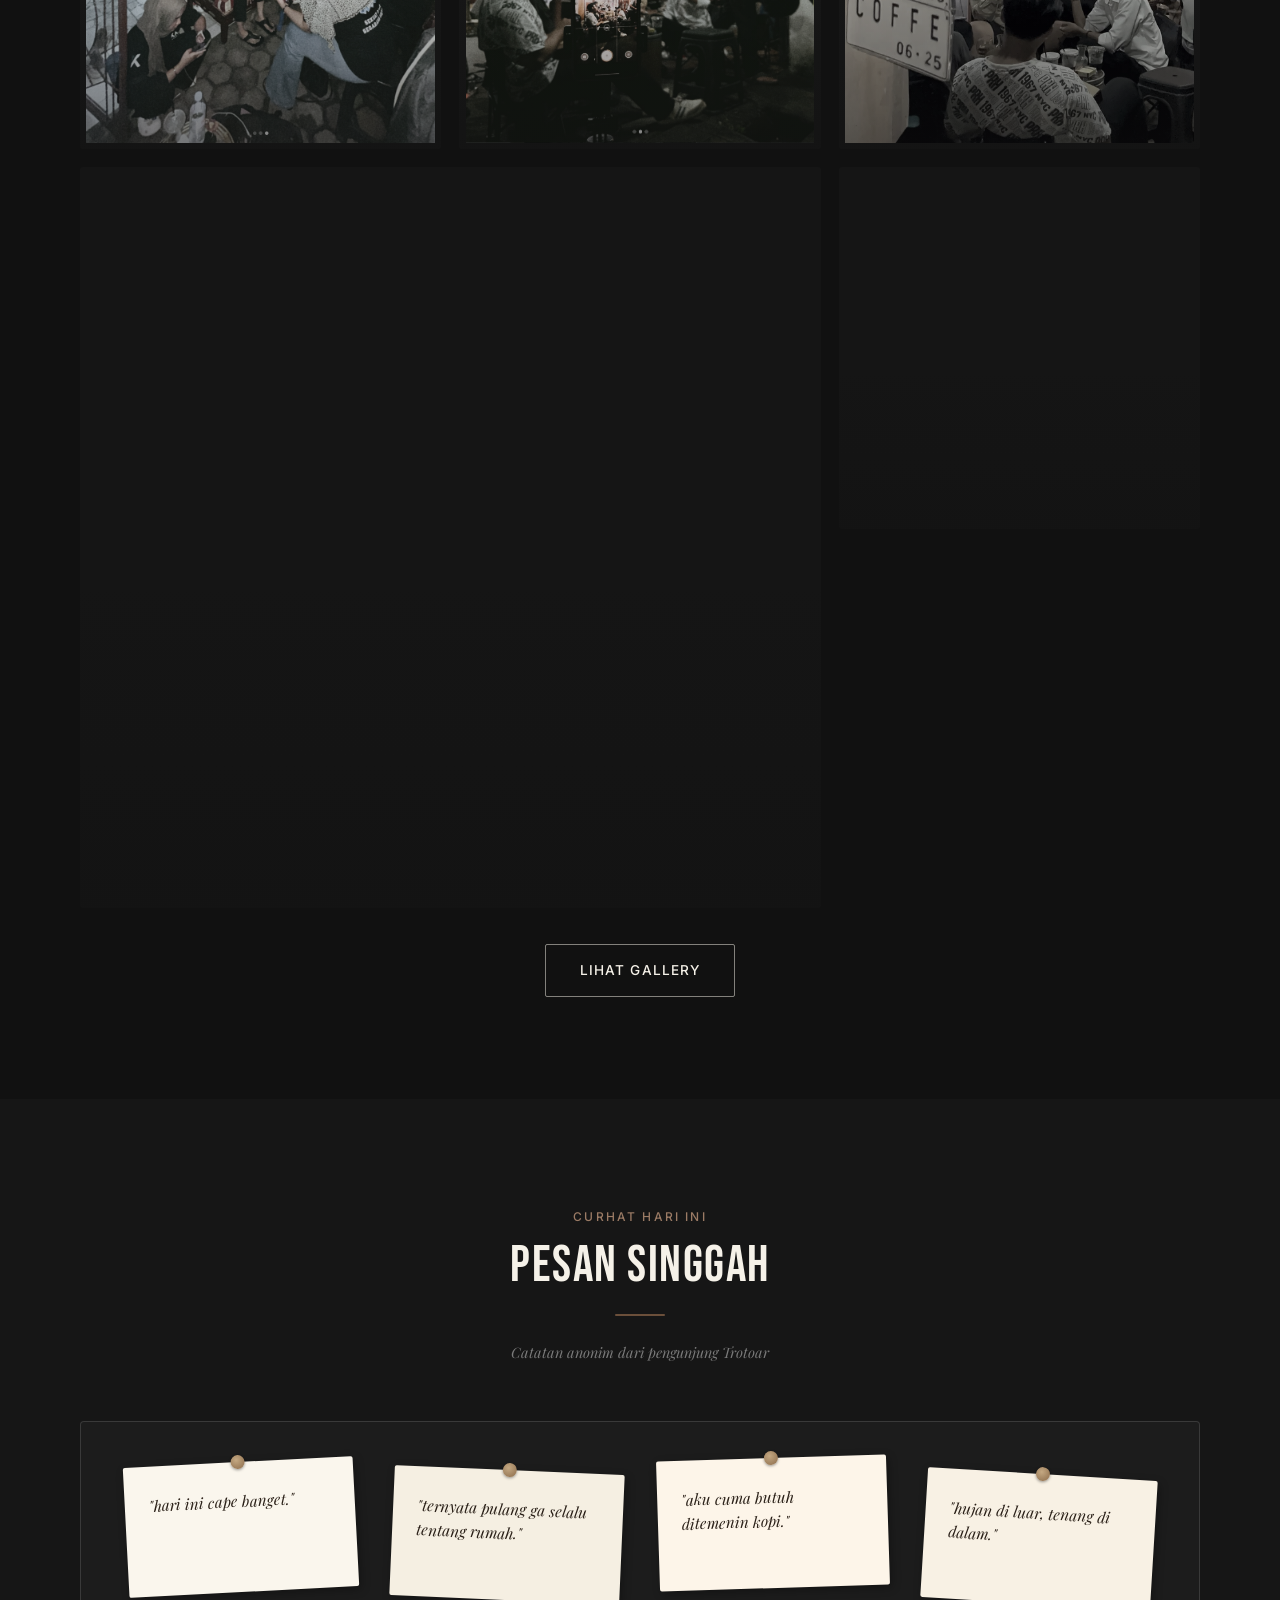
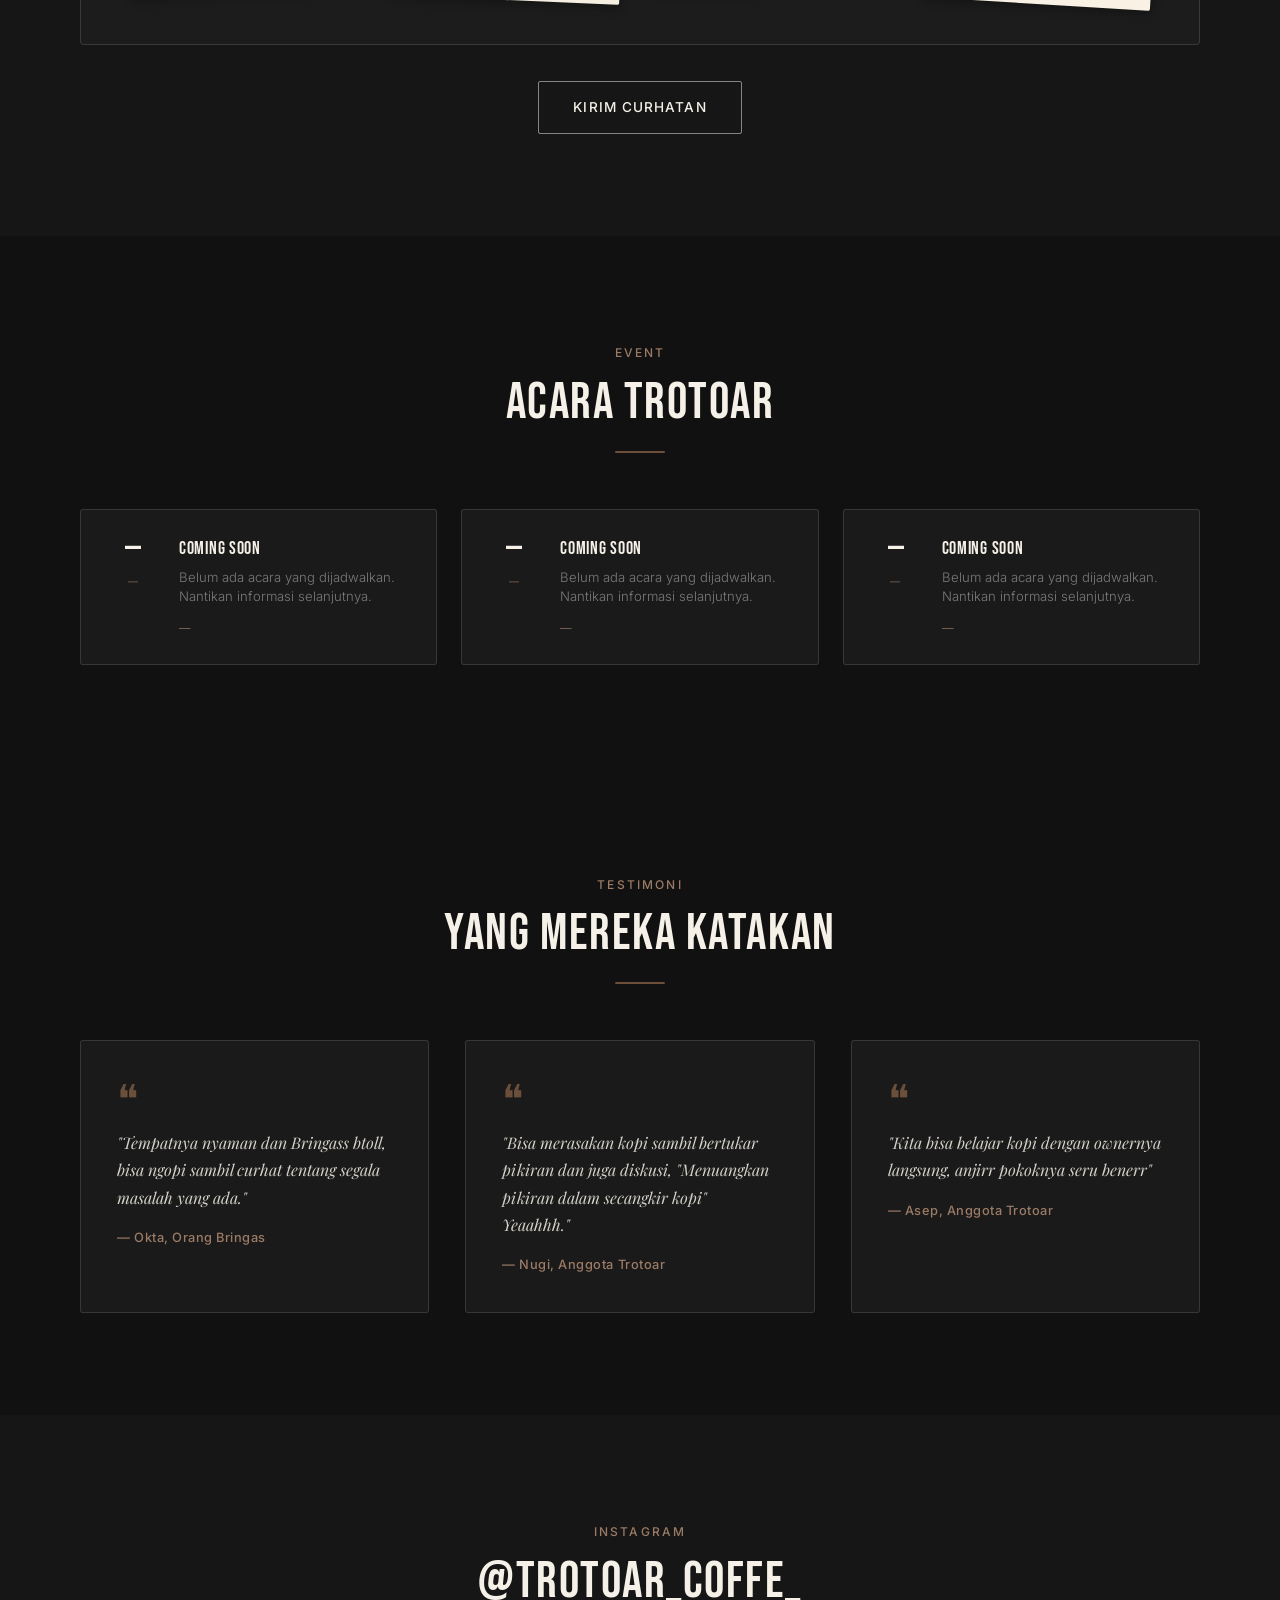
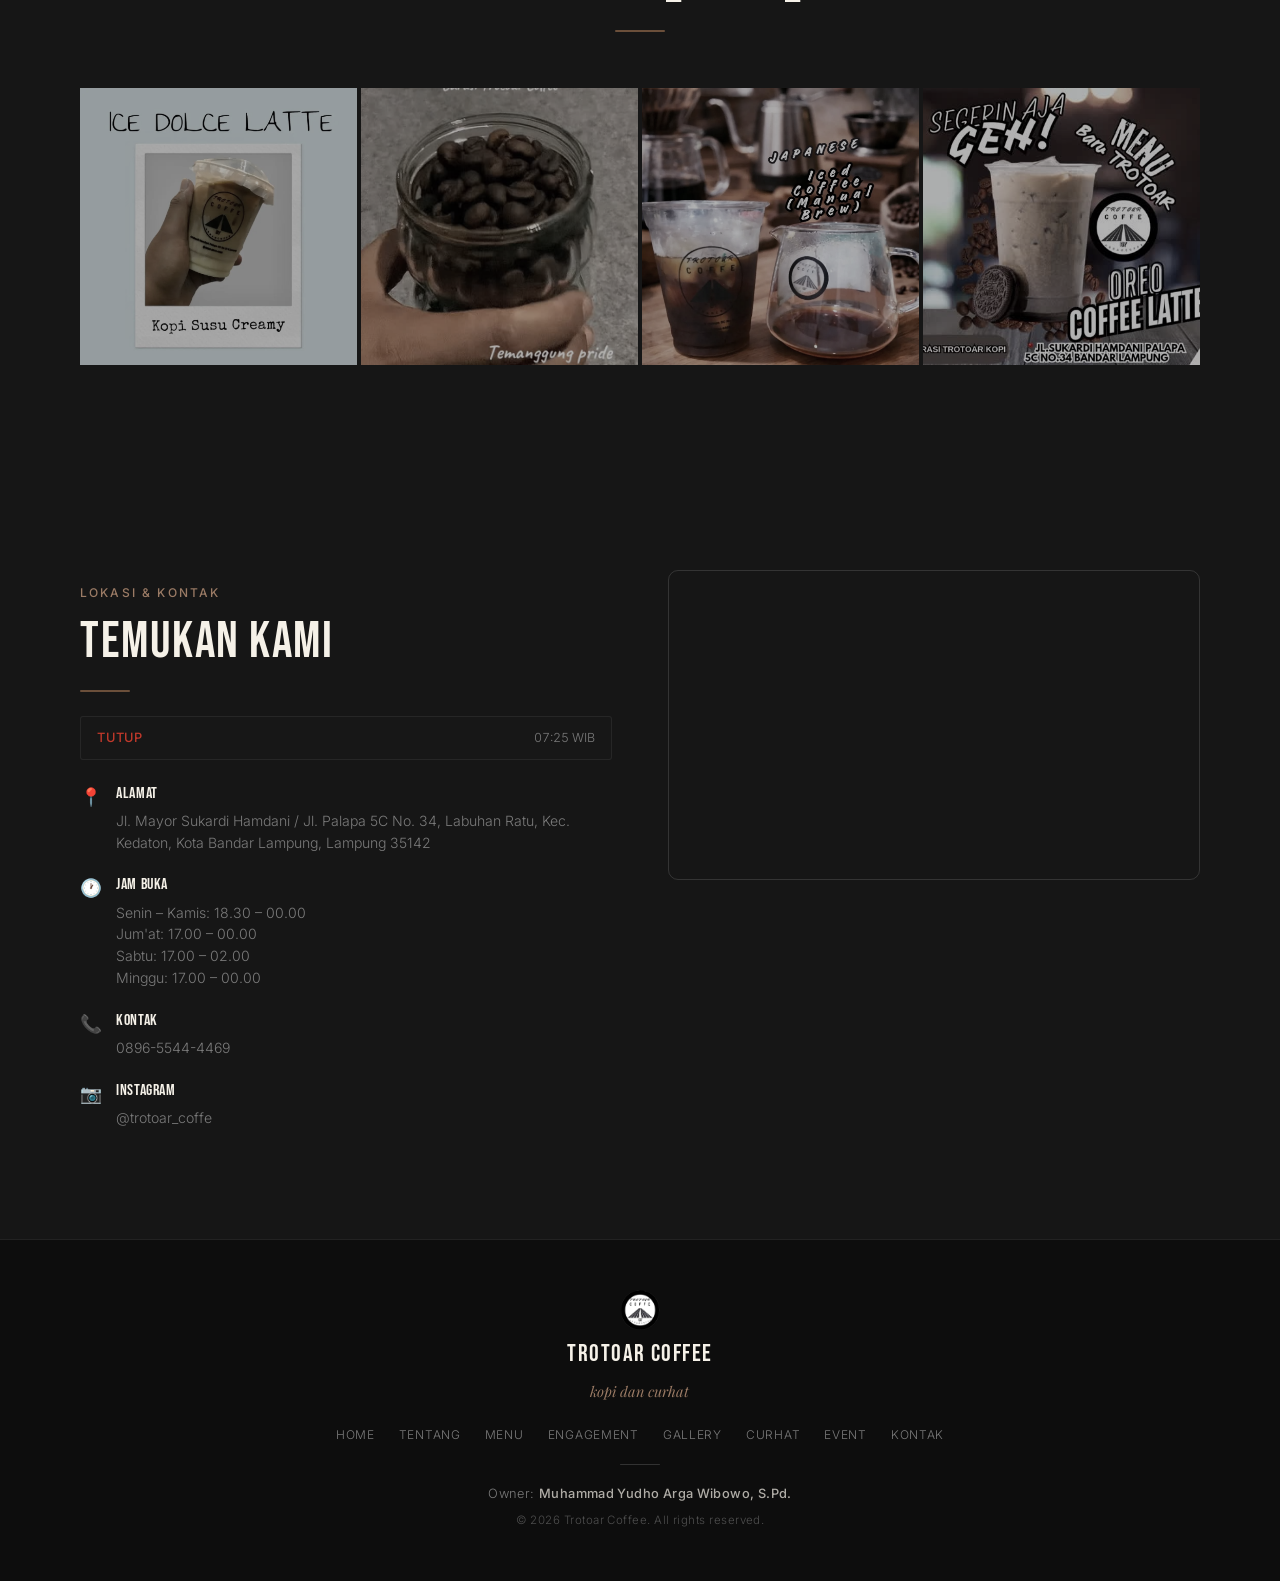
==== commit 48f4ed90: "Add dropdown submenu for Menu nav item, fix mobile spacing" ====
--- a/index.html
+++ b/index.html
@@ -117,8 +117,12 @@
             <ul class="navbar-menu" role="menubar">
                 <li role="none"><a href="index.html" class="navbar-link active" role="menuitem">Home</a></li>
                 <li role="none"><a href="pages/about.html" class="navbar-link" role="menuitem">Tentang</a></li>
-                <li role="none"><a href="pages/menu.html" class="navbar-link" role="menuitem">Menu</a></li>
-                <li role="none"><a href="pages/engagement.html" class="navbar-link" role="menuitem">Engagement</a></li>
+                <li class="nav-item"><a href="pages/menu.html" class="navbar-link" role="menuitem">Menu</a>
+                    <ul class="nav-dropdown">
+                        <li><a href="pages/menu.html" class="nav-dropdown-link">Daftar Menu</a></li>
+                        <li><a href="pages/engagement.html" class="nav-dropdown-link">Event Engagement</a></li>
+                    </ul>
+                </li>
                 <li role="none"><a href="pages/gallery.html" class="navbar-link" role="menuitem">Gallery</a></li>
                 <li role="none"><a href="pages/curhat.html" class="navbar-link" role="menuitem">Curhat</a></li>
                 <li role="none"><a href="pages/event.html" class="navbar-link" role="menuitem">Event</a></li>
@@ -132,8 +136,12 @@
         <ul class="mobile-menu">
             <li><a href="index.html" class="mobile-link" data-close>Home</a></li>
             <li><a href="pages/about.html" class="mobile-link" data-close>Tentang</a></li>
-            <li><a href="pages/menu.html" class="mobile-link" data-close>Menu</a></li>
-            <li><a href="pages/engagement.html" class="mobile-link mobile-hide" data-close>Engagement</a></li>
+            <li class="mobile-item"><a href="pages/menu.html" class="mobile-link" data-close>Menu</a>
+                <div class="mobile-dropdown">
+                    <a href="pages/menu.html" class="mobile-dropdown-link" data-close>Daftar Menu</a>
+                    <a href="pages/engagement.html" class="mobile-dropdown-link" data-close>Event Engagement</a>
+                </div>
+            </li>
             <li><a href="pages/gallery.html" class="mobile-link" data-close>Gallery</a></li>
             <li><a href="pages/curhat.html" class="mobile-link" data-close>Curhat</a></li>
             <li><a href="pages/event.html" class="mobile-link" data-close>Event</a></li>
--- a/style.css
+++ b/style.css
@@ -312,6 +312,66 @@
     transition: width var(--transition-smooth);
 }
 
+/* Dropdown submenu */
+.nav-item {
+    position: relative;
+}
+.nav-item:hover .nav-dropdown,
+.nav-item:focus-within .nav-dropdown {
+    opacity: 1;
+    pointer-events: all;
+    transform: translateY(0);
+}
+.nav-dropdown {
+    position: absolute;
+    top: 100%;
+    left: 50%;
+    transform: translateX(-50%) translateY(4px);
+    background-color: rgba(17,17,17,0.95);
+    backdrop-filter: blur(12px);
+    -webkit-backdrop-filter: blur(12px);
+    border: 1px solid rgba(122,122,122,0.15);
+    border-radius: 4px;
+    padding: 8px 0;
+    min-width: 160px;
+    opacity: 0;
+    pointer-events: none;
+    transition: all var(--transition-smooth);
+    z-index: 9200;
+    list-style: none;
+}
+.nav-dropdown::before {
+    content: '';
+    position: absolute;
+    top: -6px;
+    left: 50%;
+    transform: translateX(-50%);
+    width: 0;
+    height: 0;
+    border-left: 6px solid transparent;
+    border-right: 6px solid transparent;
+    border-bottom: 6px solid rgba(122,122,122,0.15);
+}
+.nav-dropdown-link {
+    display: block;
+    padding: 8px 20px;
+    font-family: var(--font-body);
+    font-size: 0.78rem;
+    font-weight: 400;
+    letter-spacing: 0.06em;
+    text-transform: uppercase;
+    color: var(--ivory-white);
+    white-space: nowrap;
+    transition: color var(--transition-smooth), background-color var(--transition-smooth);
+}
+.nav-dropdown-link:hover {
+    color: var(--milk-brown);
+    background-color: rgba(155,123,101,0.08);
+}
+.nav-dropdown-link.active {
+    color: var(--milk-brown);
+}
+
 .navbar-link:hover,
 .navbar-link:focus-visible,
 .navbar-link.active {
@@ -392,6 +452,32 @@
 }
 
 .mobile-link:hover {
+    color: var(--milk-brown);
+}
+
+/* Mobile dropdown submenu */
+.mobile-item {
+    position: relative;
+}
+.mobile-dropdown {
+    display: none;
+    flex-direction: column;
+    gap: 12px;
+    margin-top: 8px;
+    padding-top: 8px;
+    border-top: 1px solid rgba(122,122,122,0.15);
+}
+.mobile-dropdown.open {
+    display: flex;
+}
+.mobile-dropdown-link {
+    font-family: var(--font-heading);
+    font-size: 1.3rem;
+    letter-spacing: 0.06em;
+    color: rgba(245,241,232,0.7);
+    transition: color var(--transition-smooth);
+}
+.mobile-dropdown-link:hover {
     color: var(--milk-brown);
 }
 
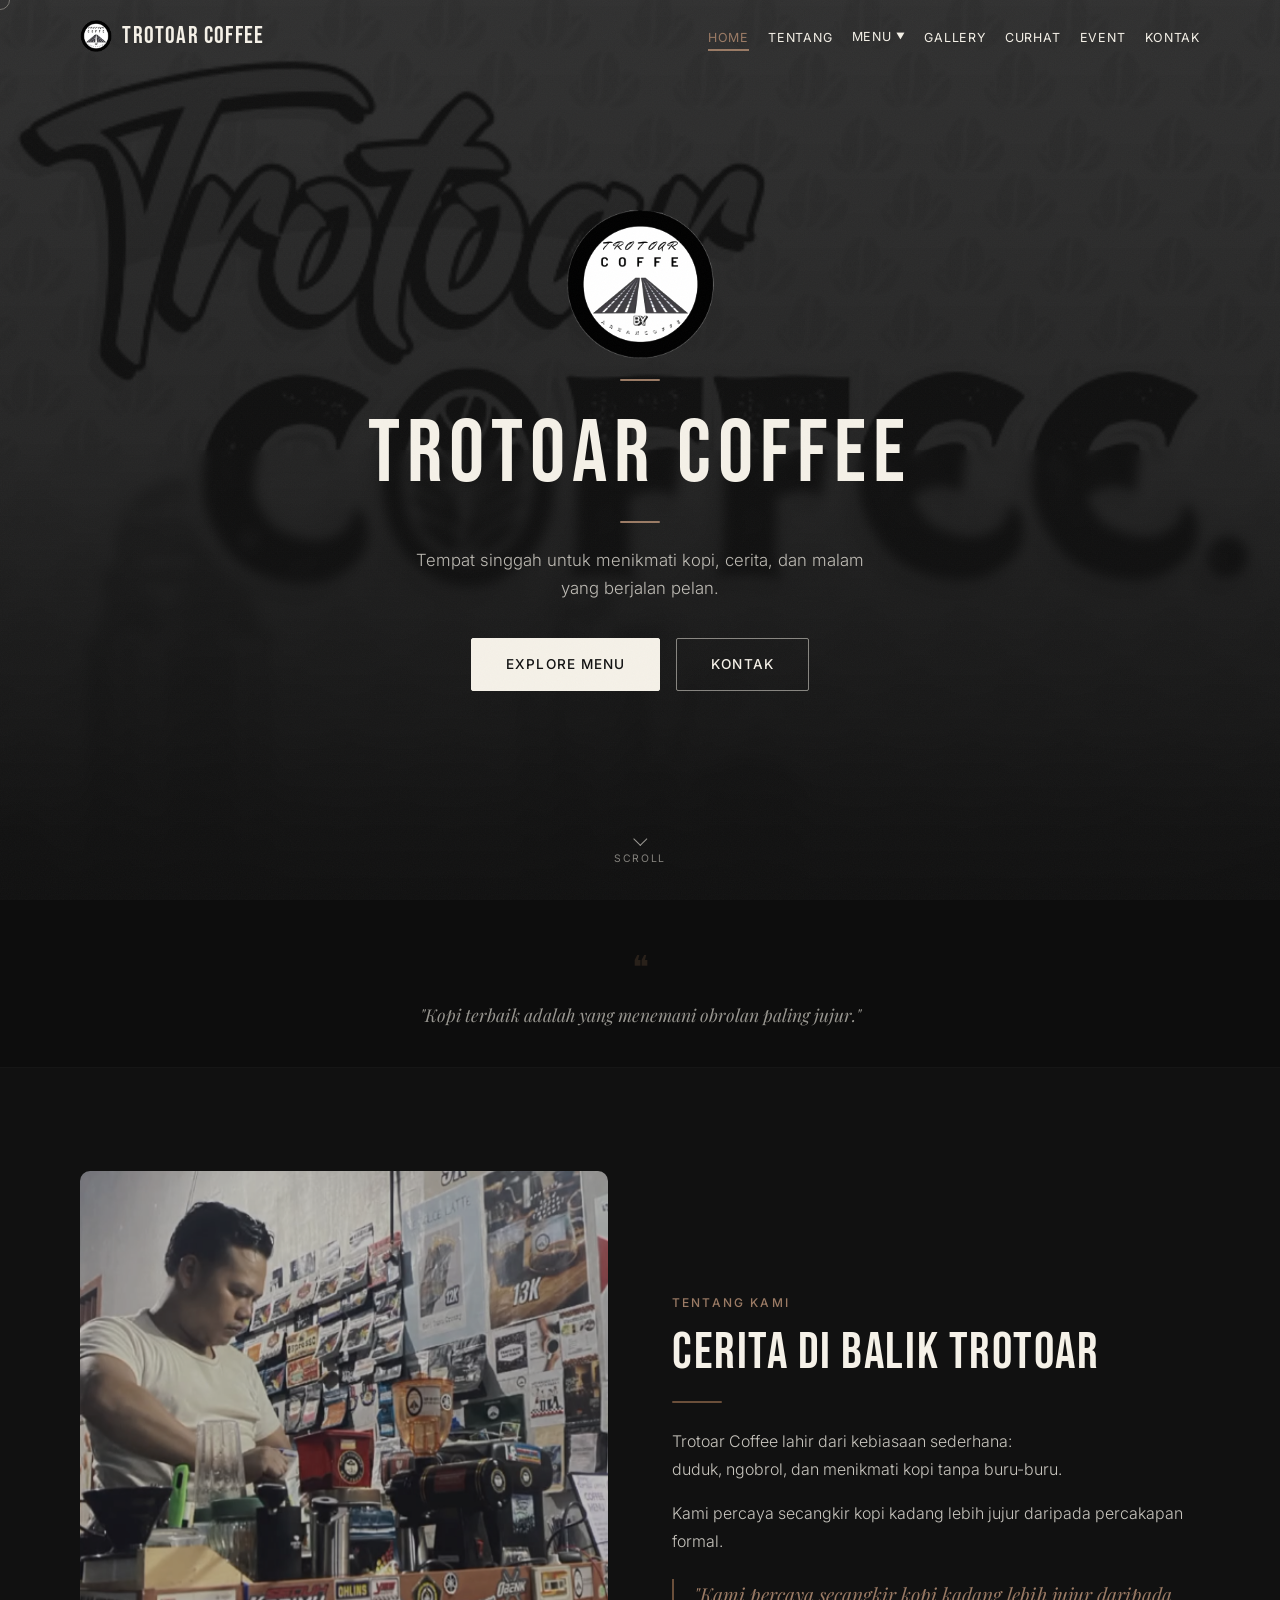
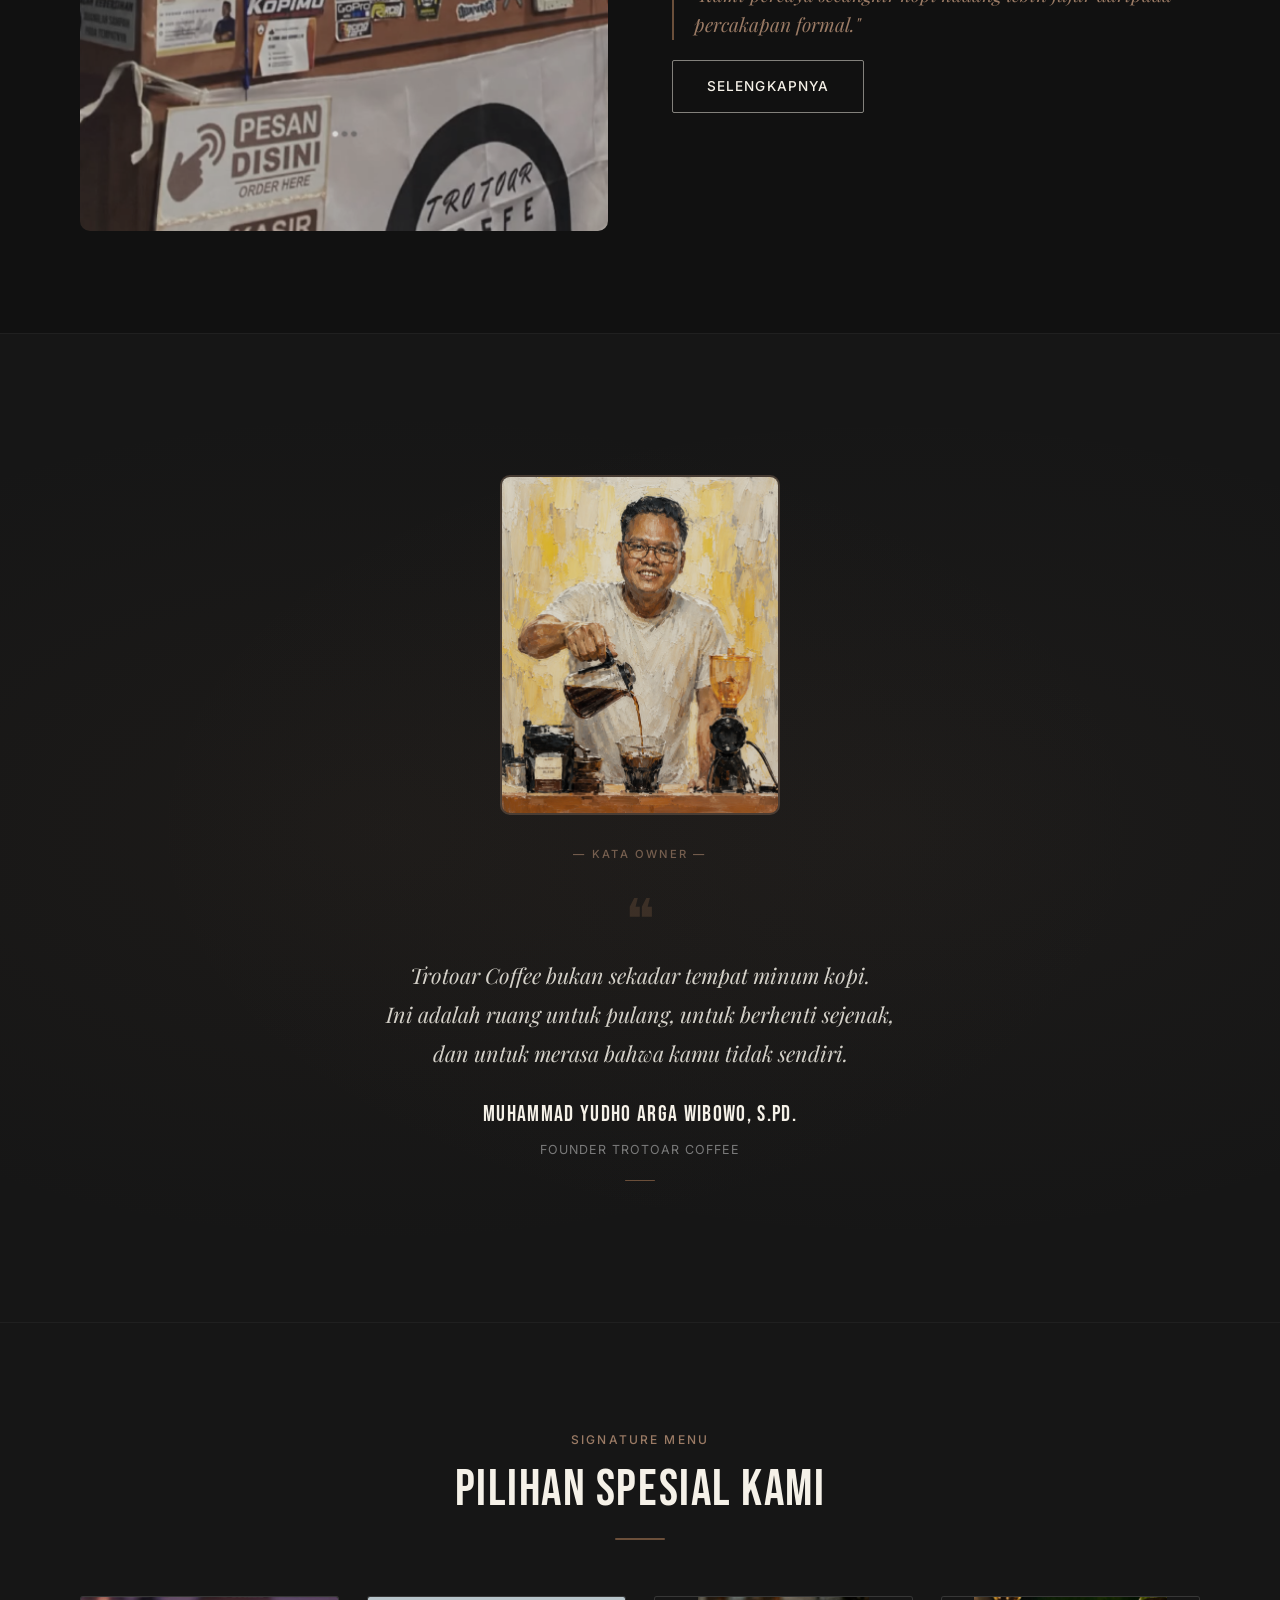
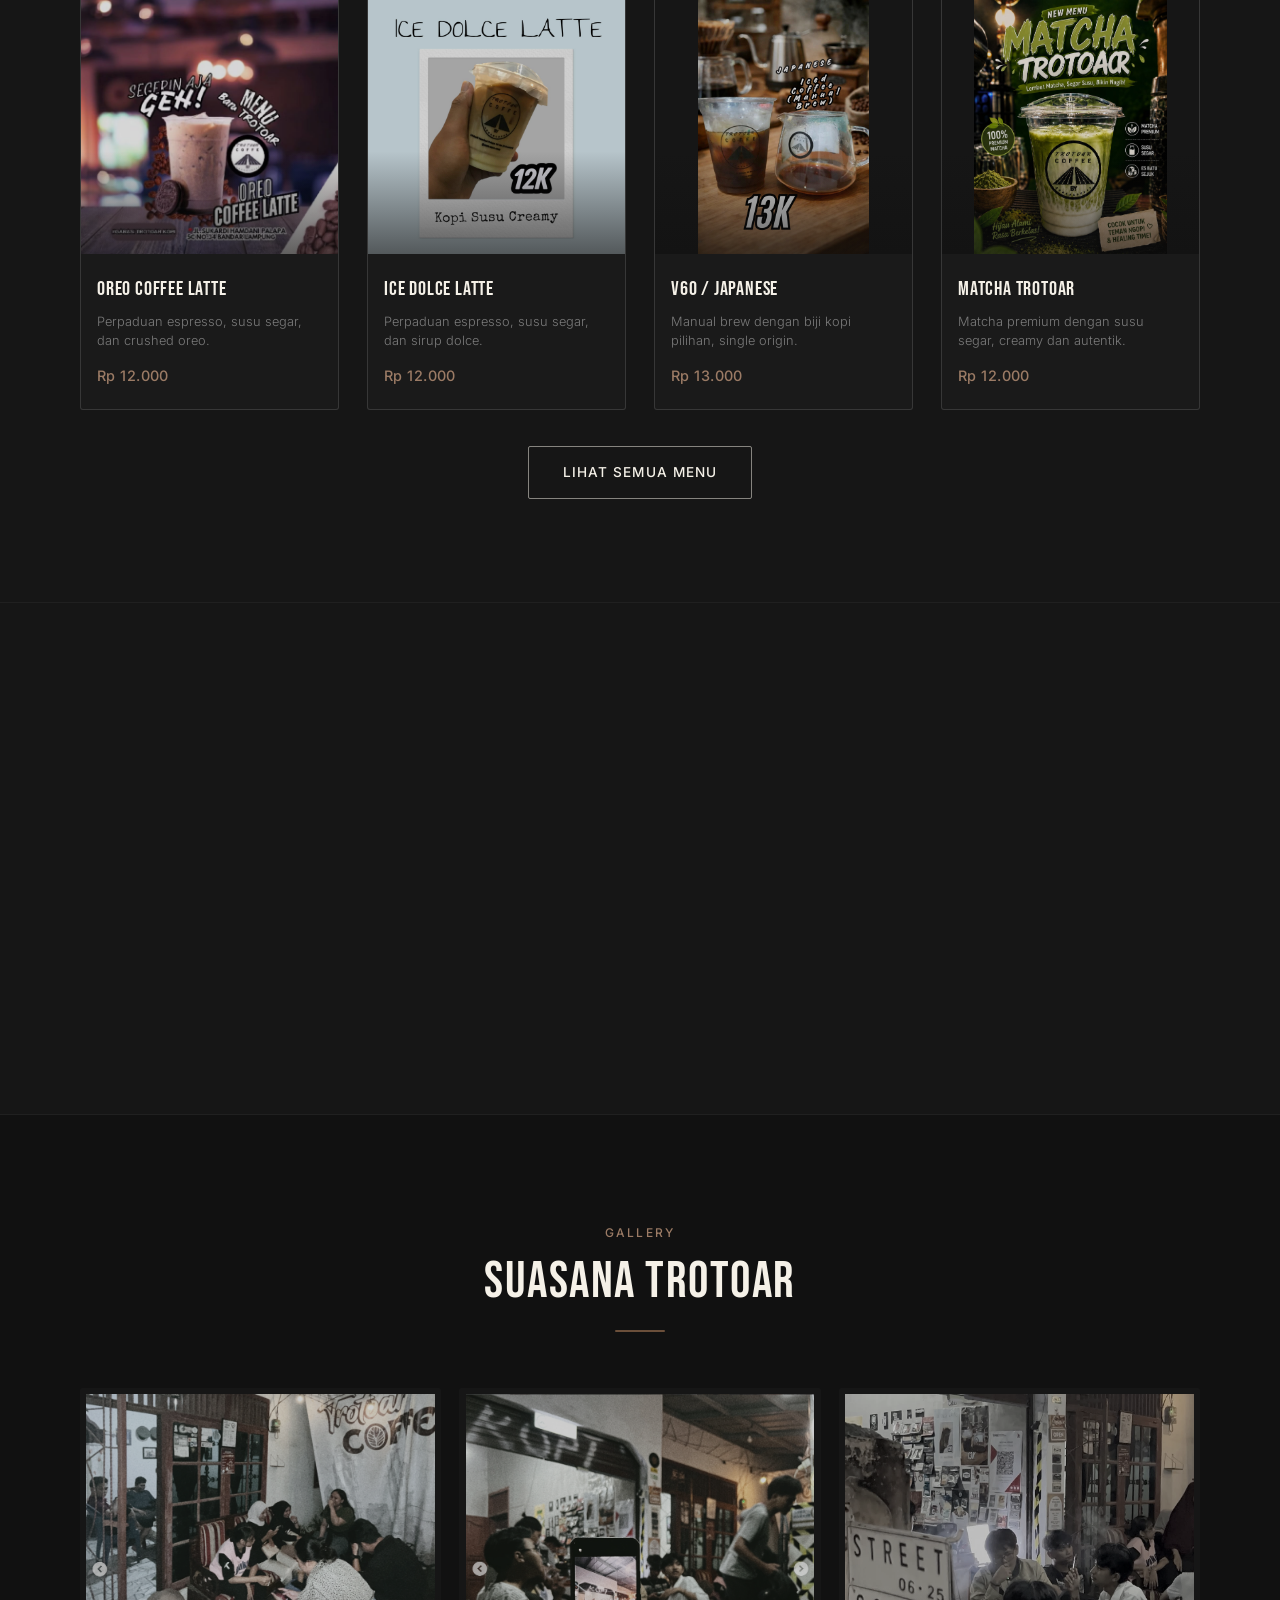
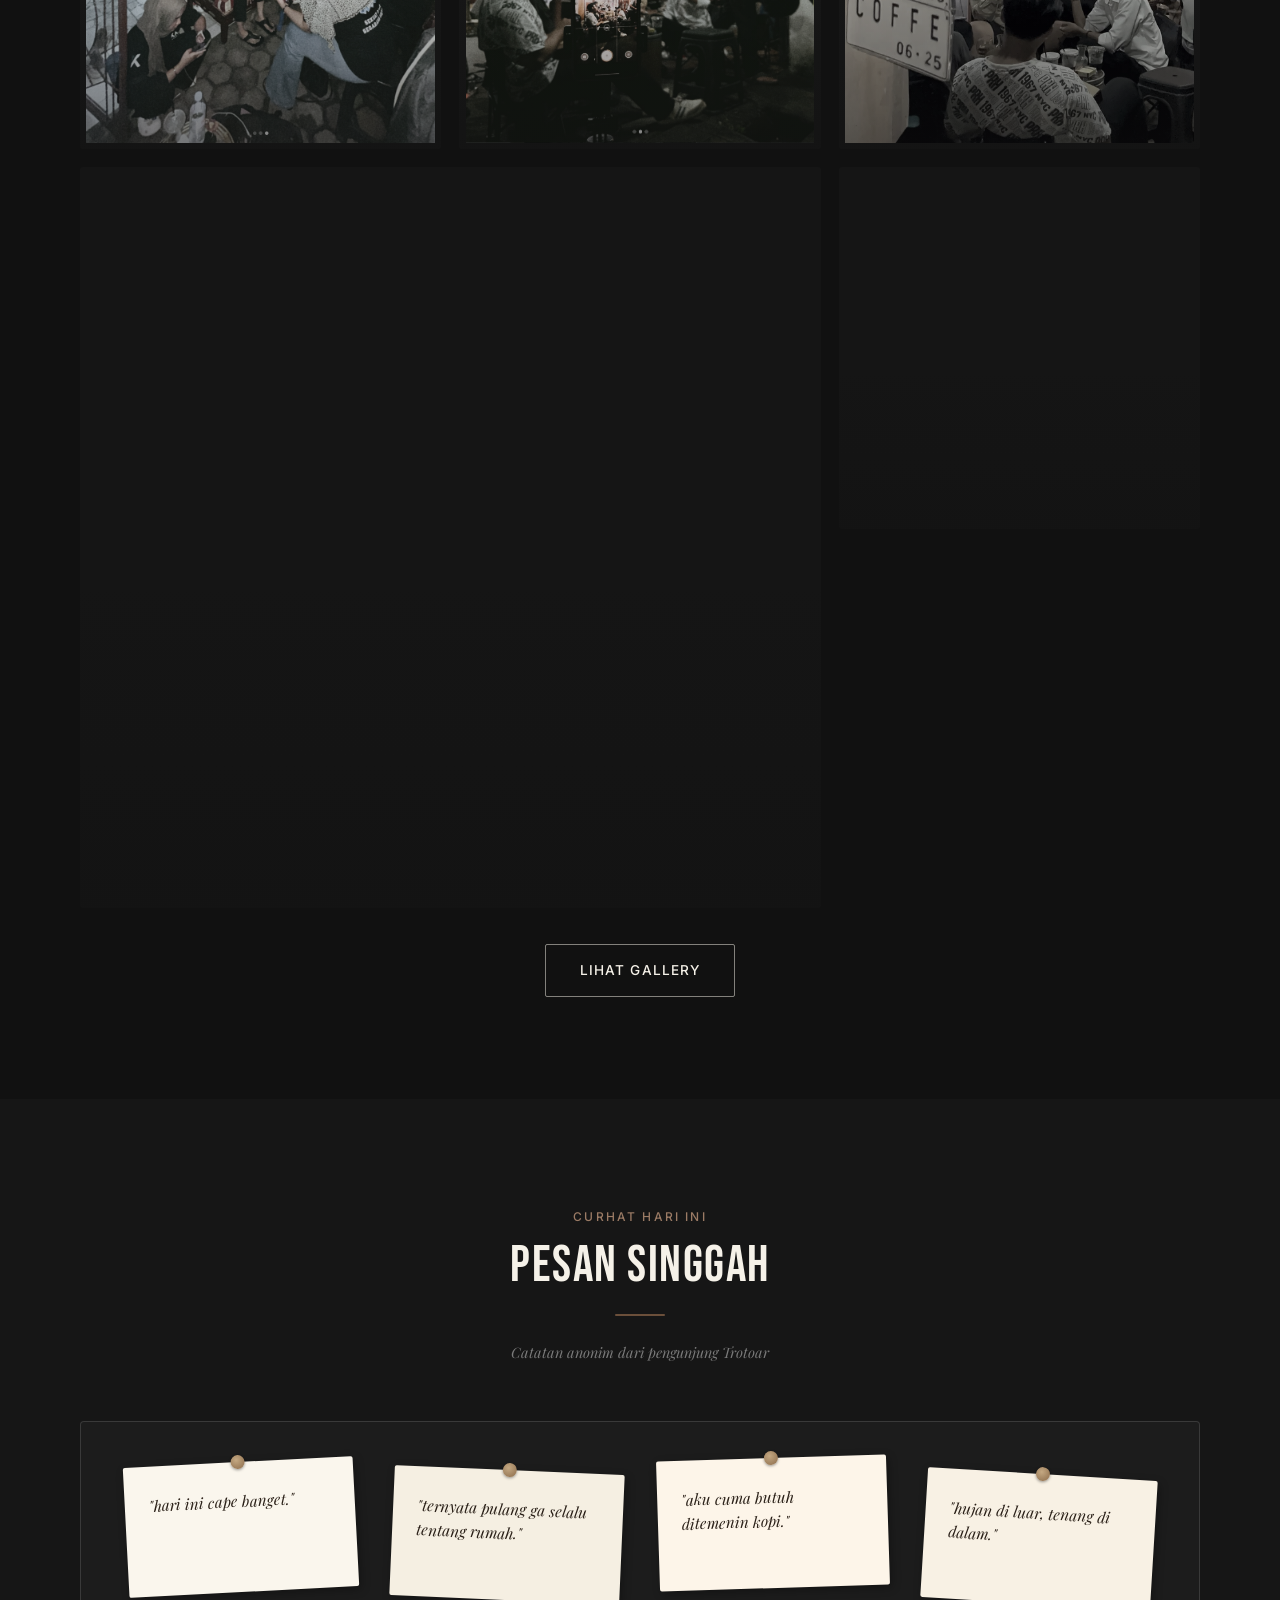
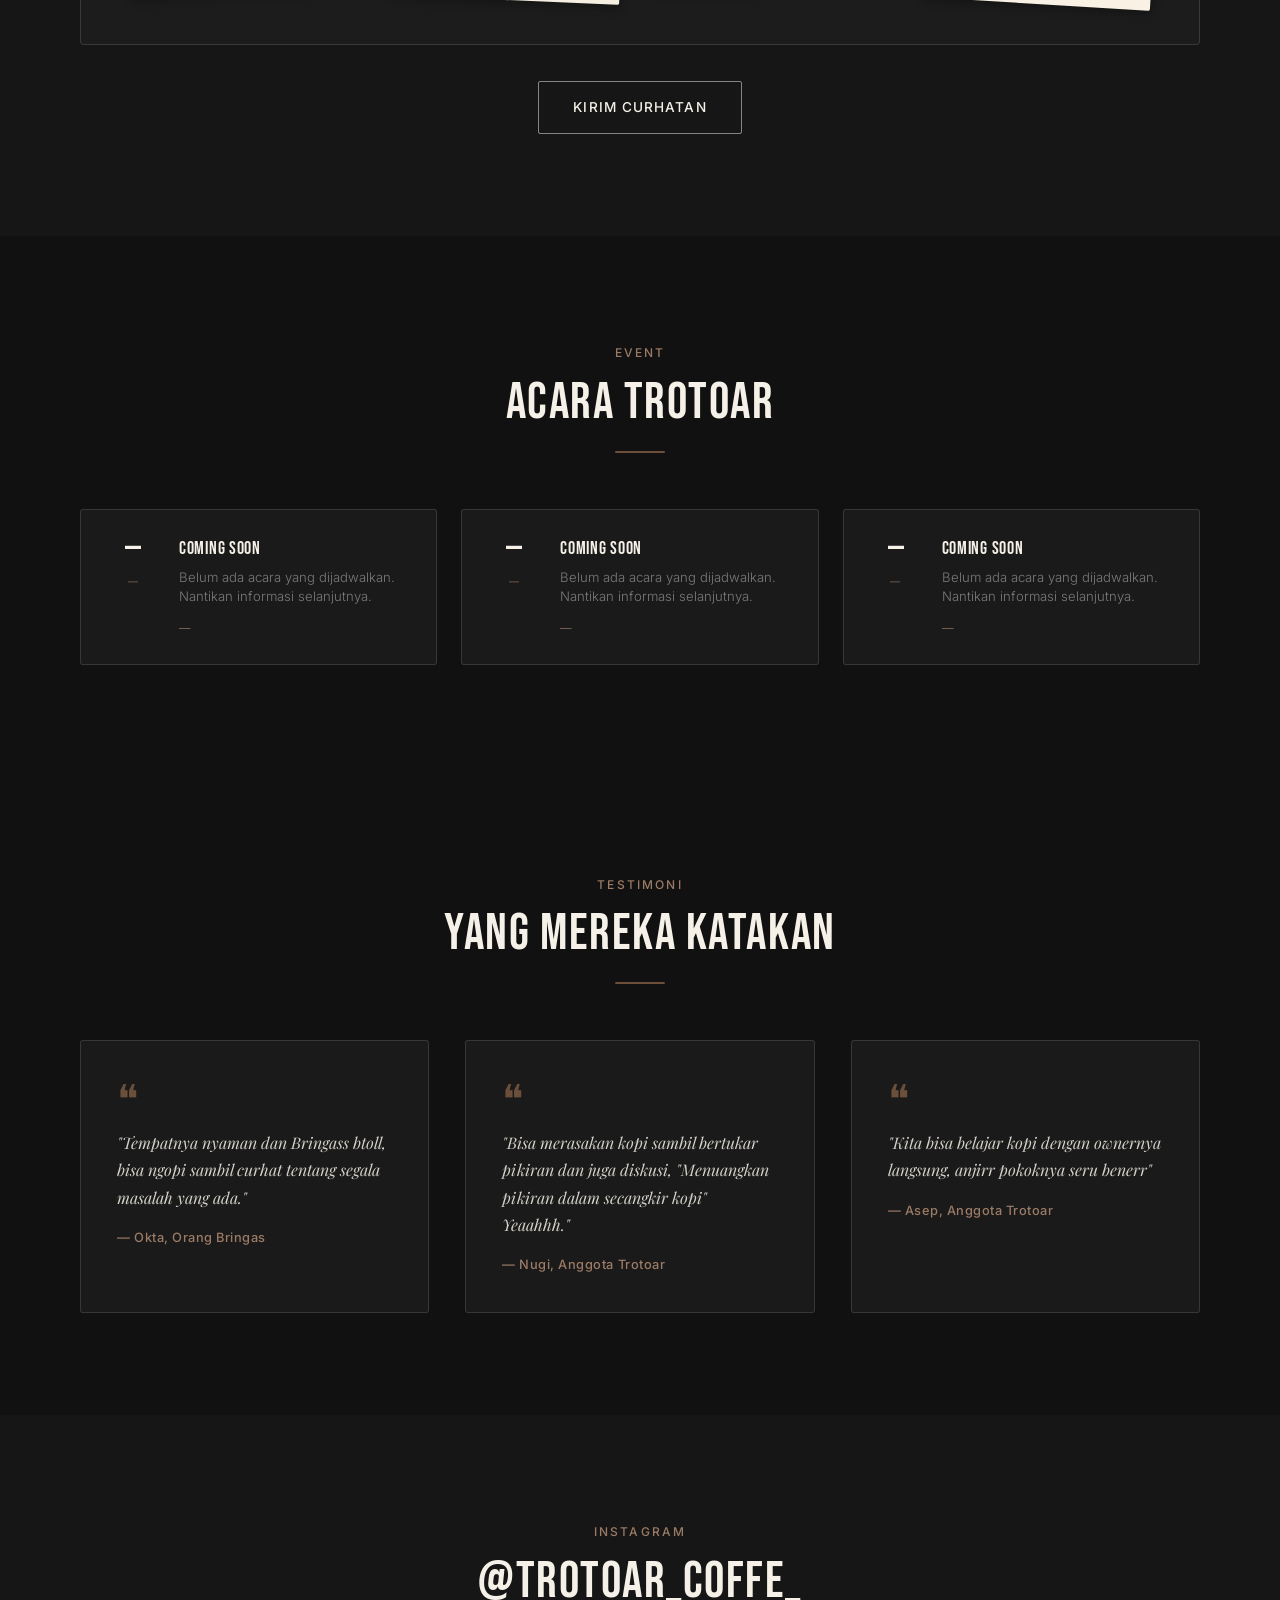
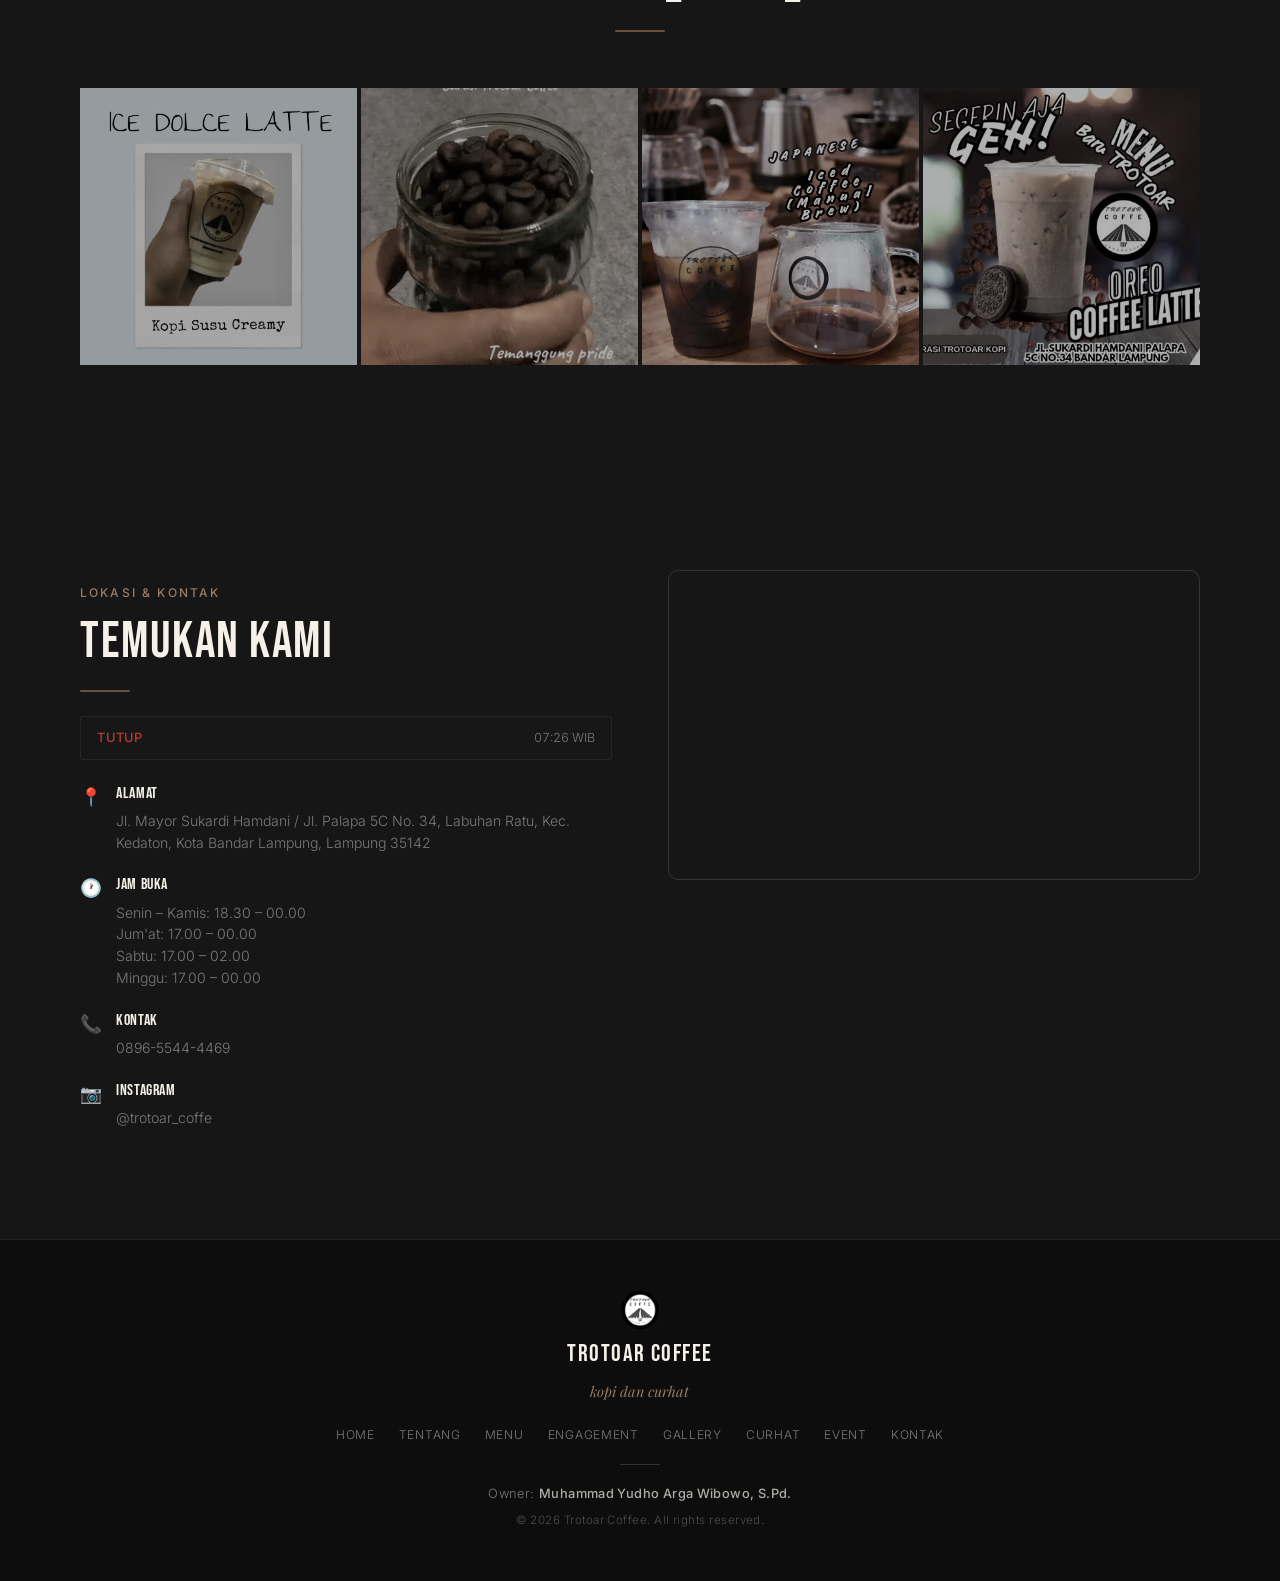
==== commit bb9b3647: "Add dropdown arrow, hash routing for menu sub-pages, subpage switch buttons" ====
--- a/index.html
+++ b/index.html
@@ -117,7 +117,7 @@
             <ul class="navbar-menu" role="menubar">
                 <li role="none"><a href="index.html" class="navbar-link active" role="menuitem">Home</a></li>
                 <li role="none"><a href="pages/about.html" class="navbar-link" role="menuitem">Tentang</a></li>
-                <li class="nav-item"><a href="pages/menu.html" class="navbar-link" role="menuitem">Menu</a>
+                <li class="nav-item"><a href="pages/menu.html" class="navbar-link" role="menuitem">Menu <span class="navbar-link-arrow">&#9660;</span></a>
                     <ul class="nav-dropdown">
                         <li><a href="pages/menu.html" class="nav-dropdown-link">Daftar Menu</a></li>
                         <li><a href="pages/engagement.html" class="nav-dropdown-link">Event Engagement</a></li>
--- a/style.css
+++ b/style.css
@@ -315,6 +315,21 @@
 /* Dropdown submenu */
 .nav-item {
     position: relative;
+}
+.nav-item > .navbar-link {
+    display: inline-flex;
+    align-items: center;
+    gap: 4px;
+}
+.navbar-link-arrow {
+    display: inline-block;
+    font-size: 0.55rem;
+    transition: transform var(--transition-smooth);
+    line-height: 1;
+}
+.nav-item:hover > .navbar-link .navbar-link-arrow,
+.nav-item:focus-within > .navbar-link .navbar-link-arrow {
+    transform: rotate(180deg);
 }
 .nav-item:hover .nav-dropdown,
 .nav-item:focus-within .nav-dropdown {
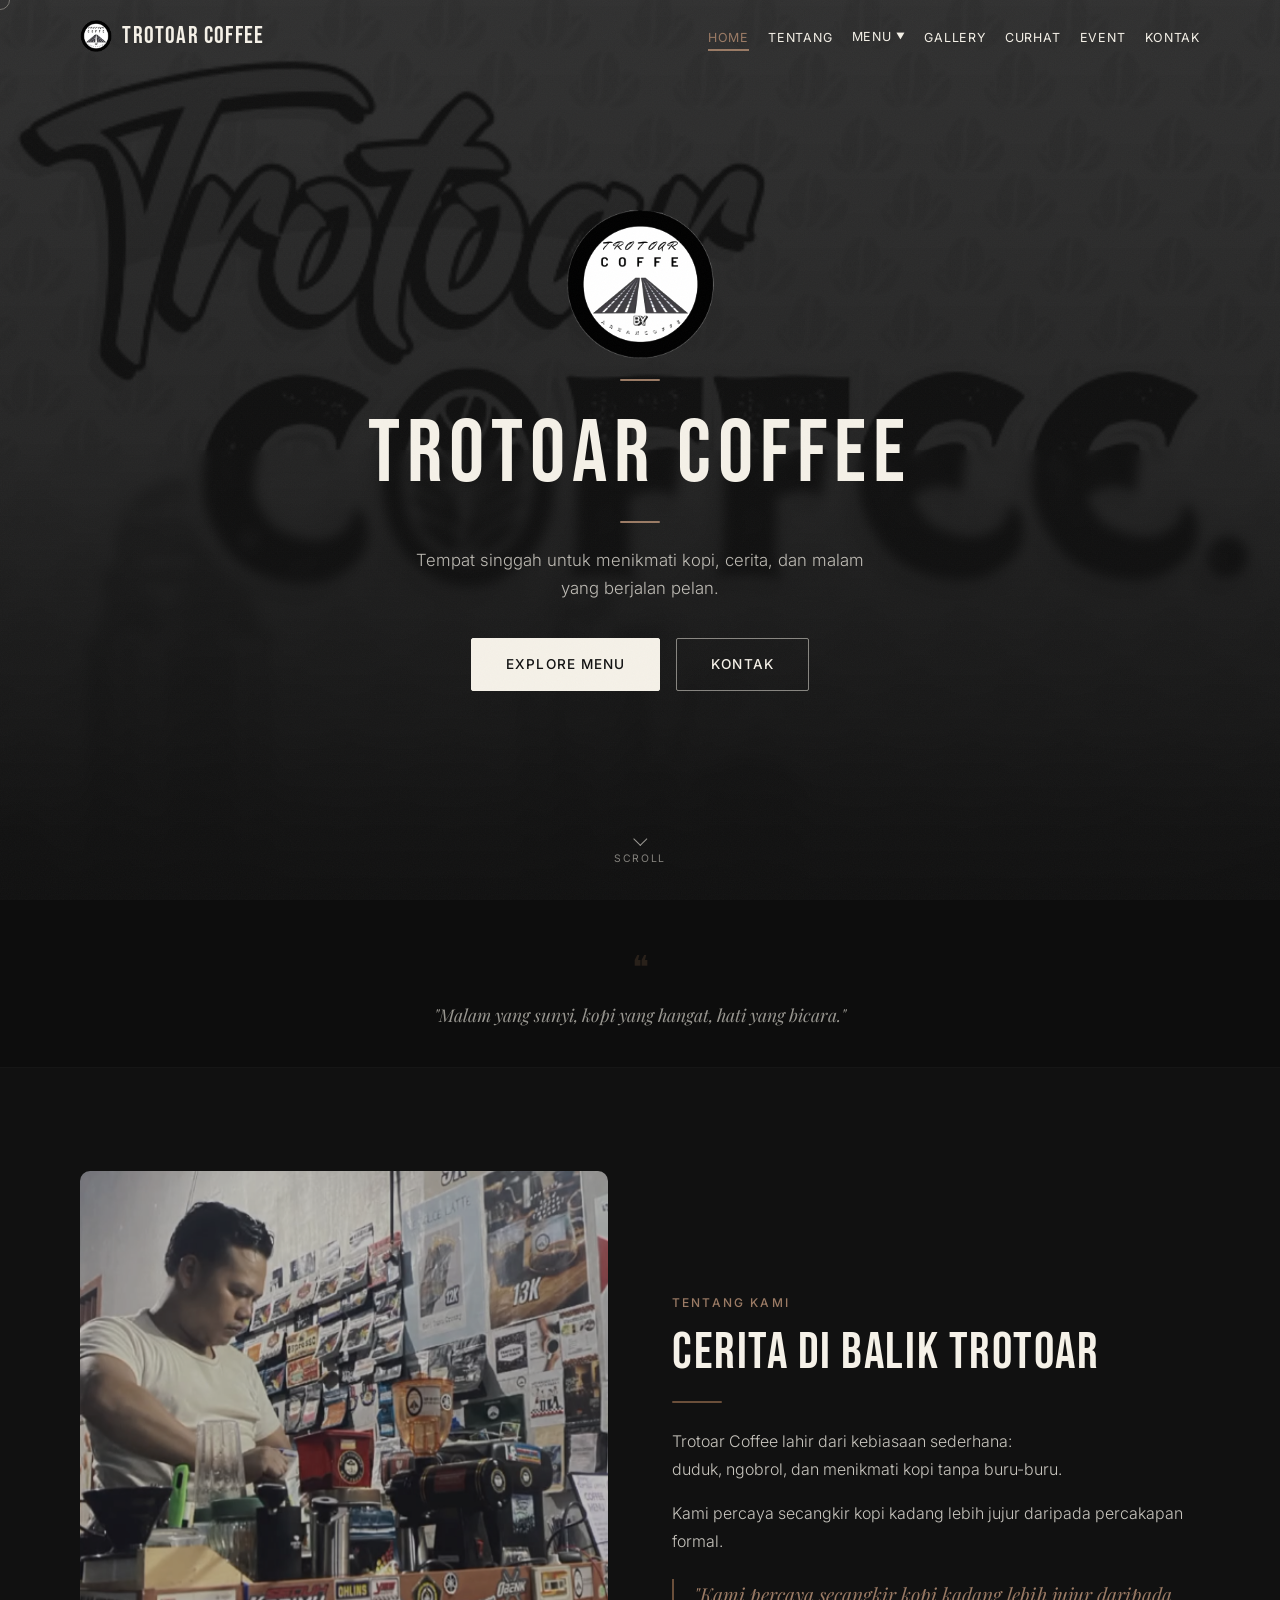
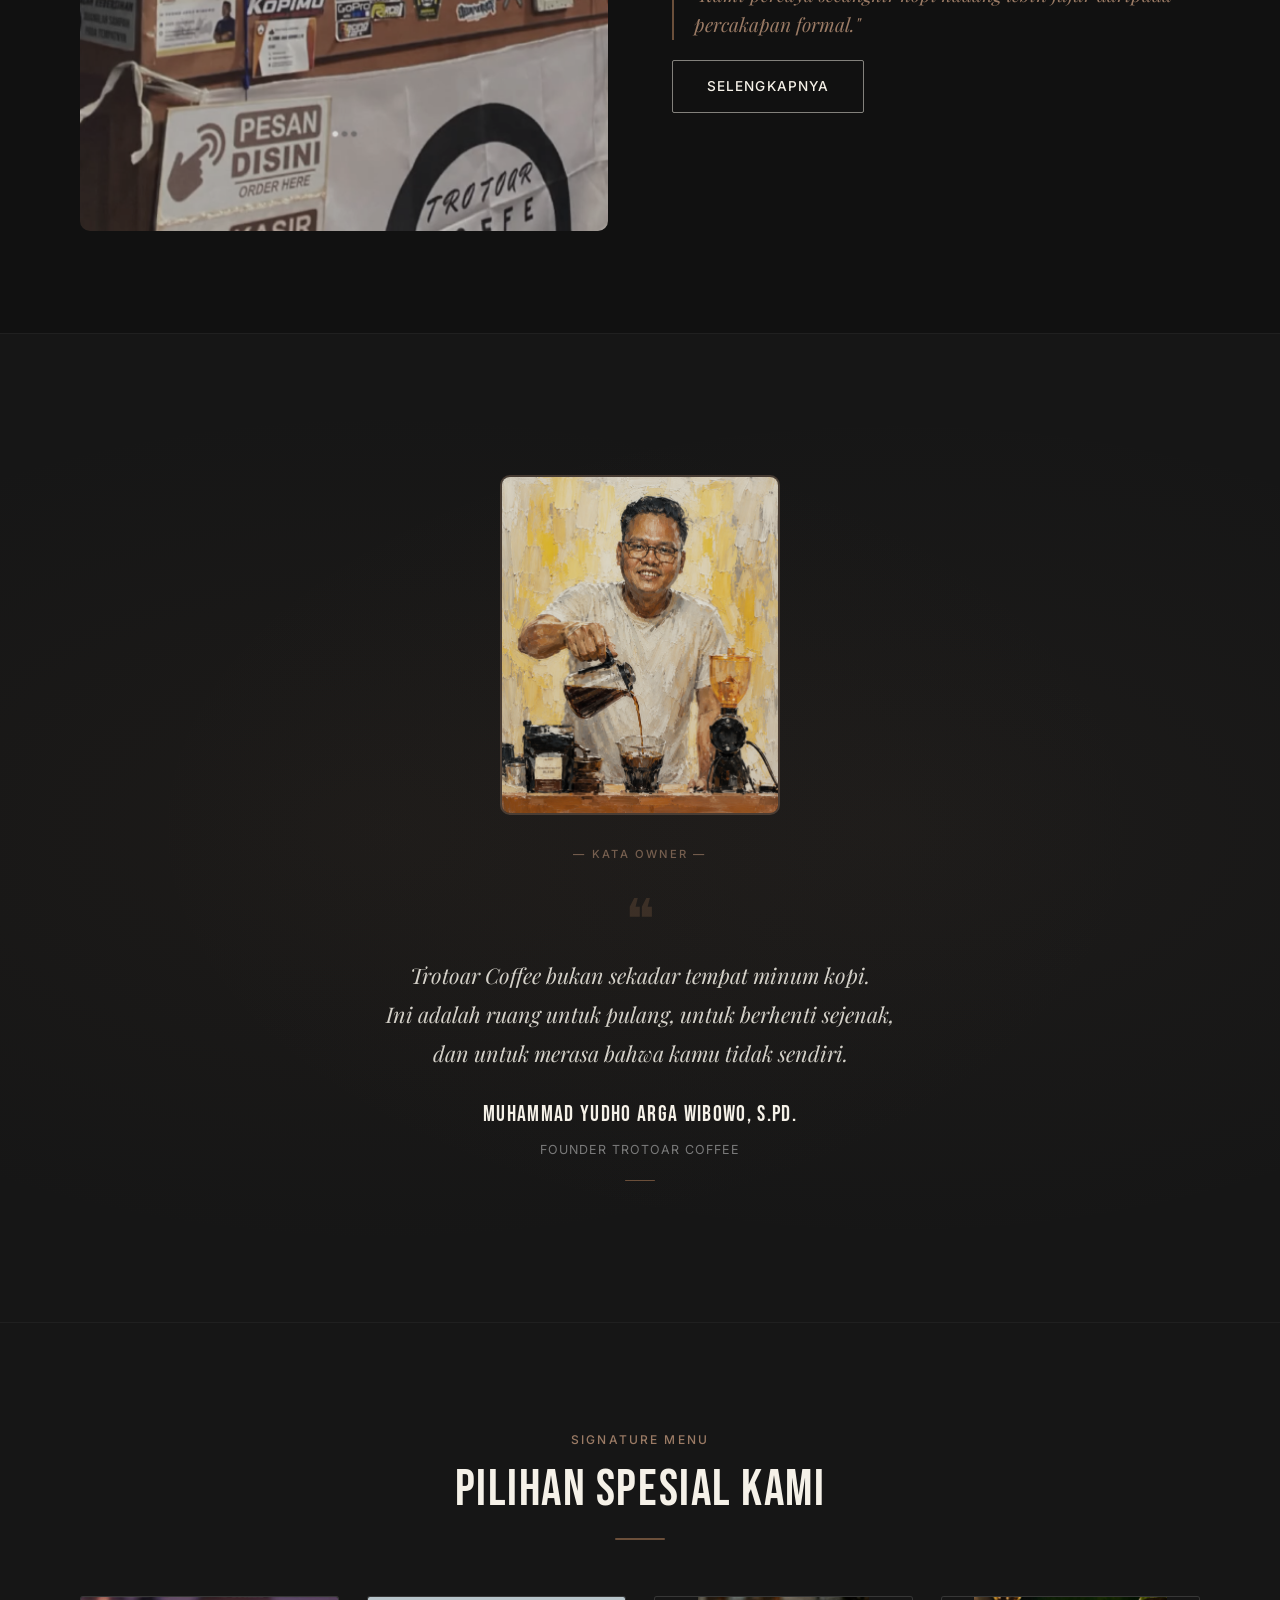
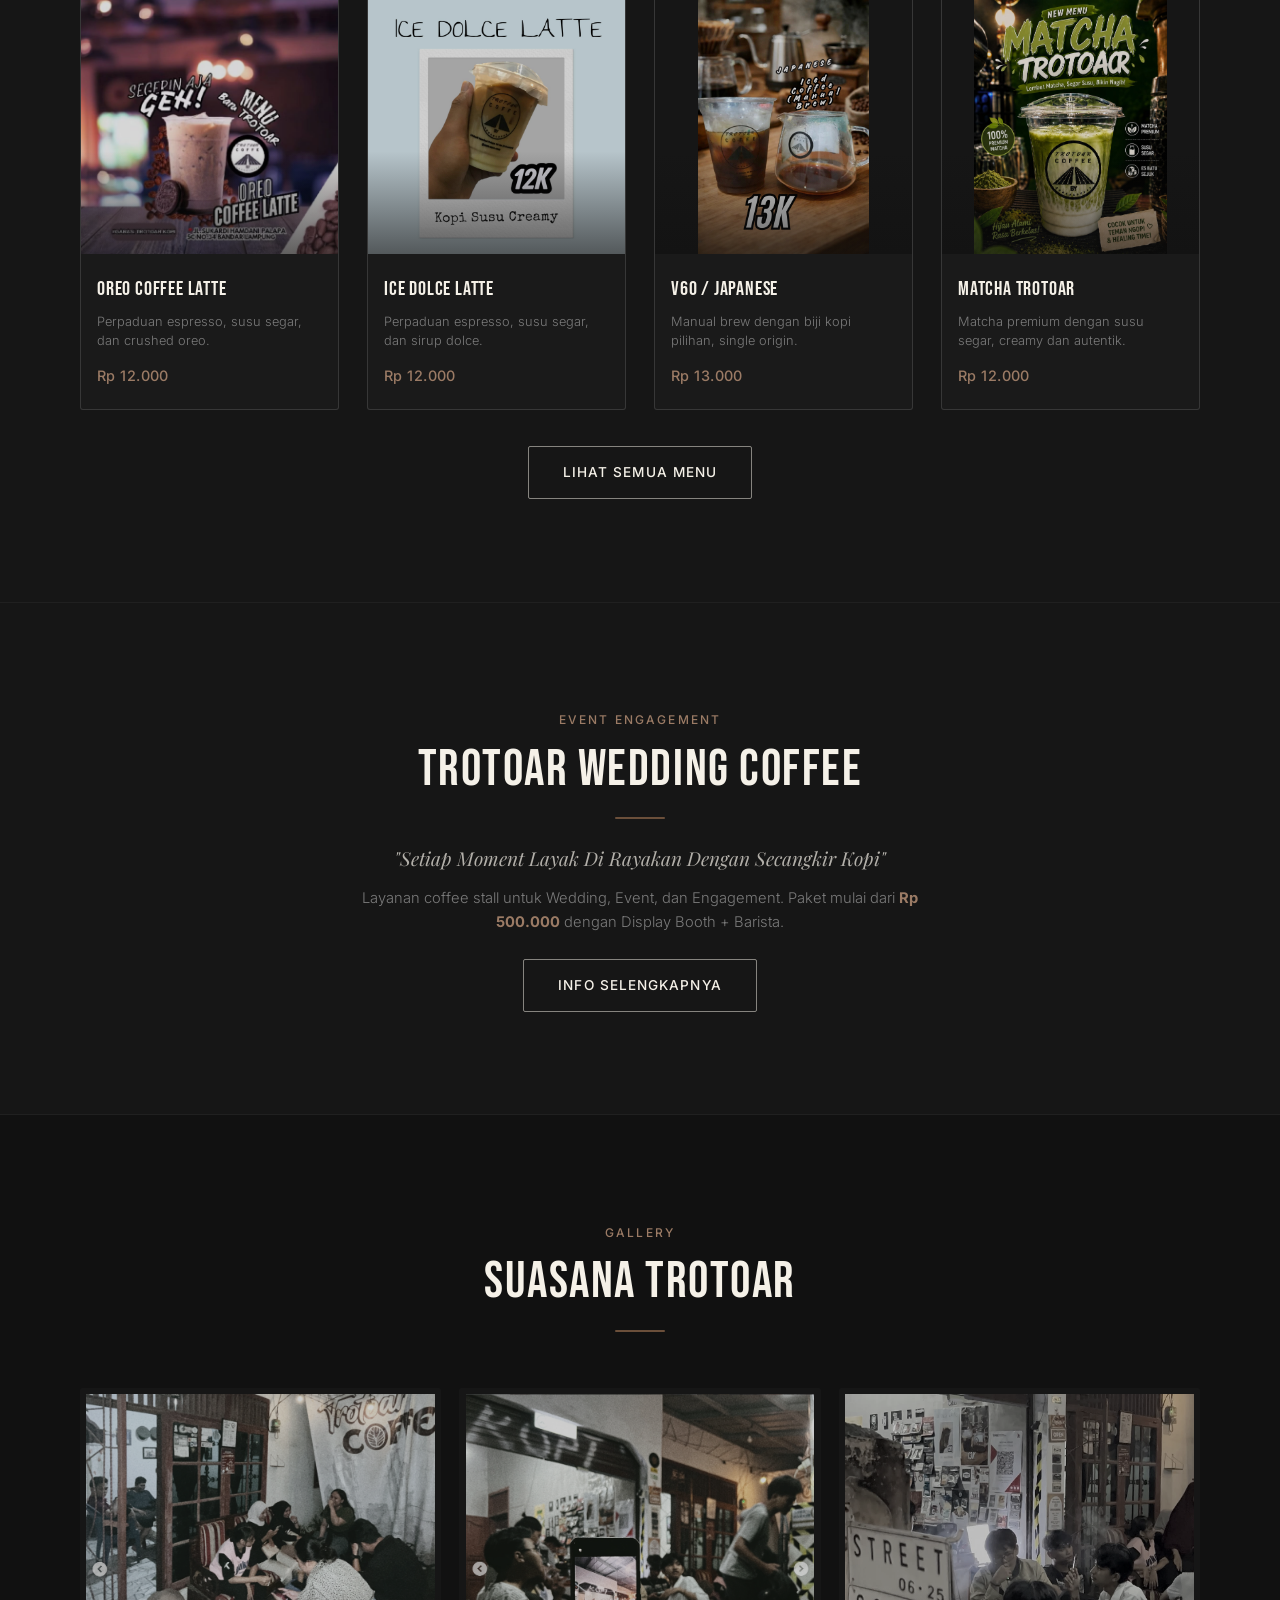
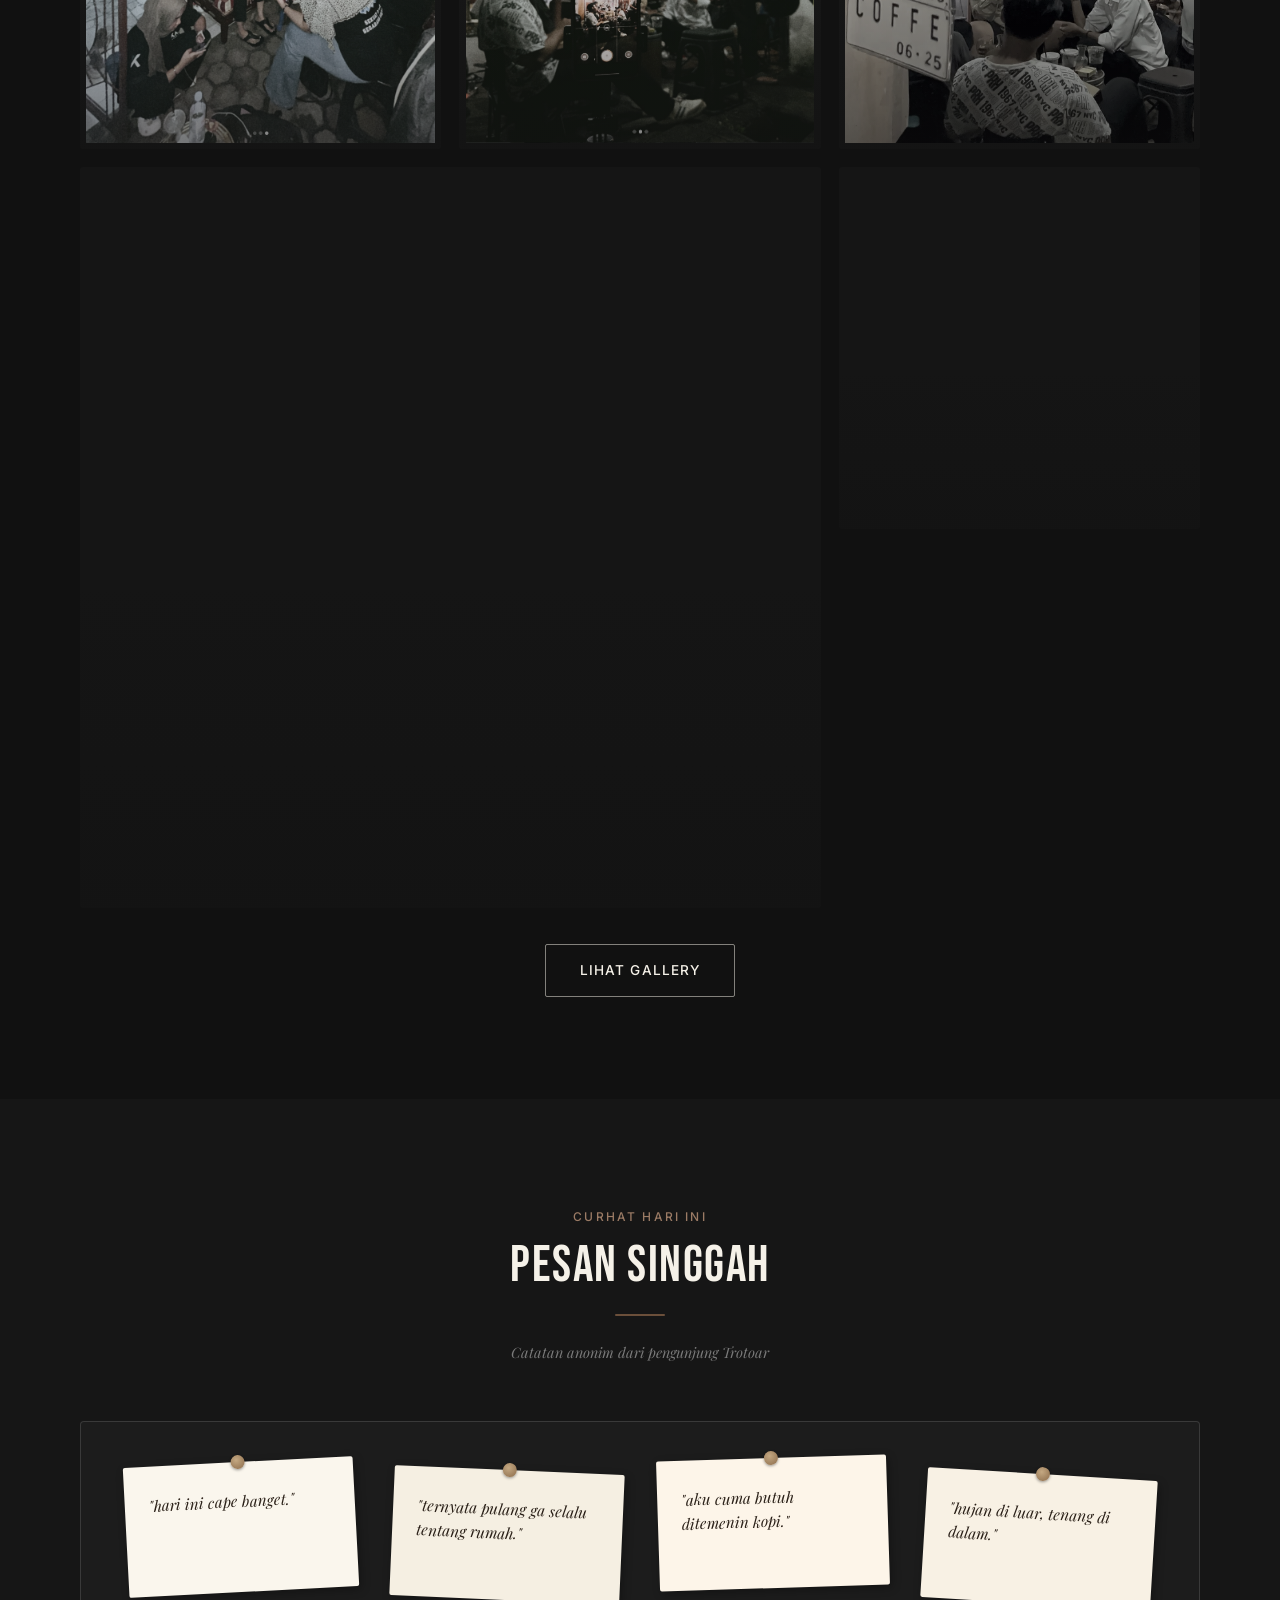
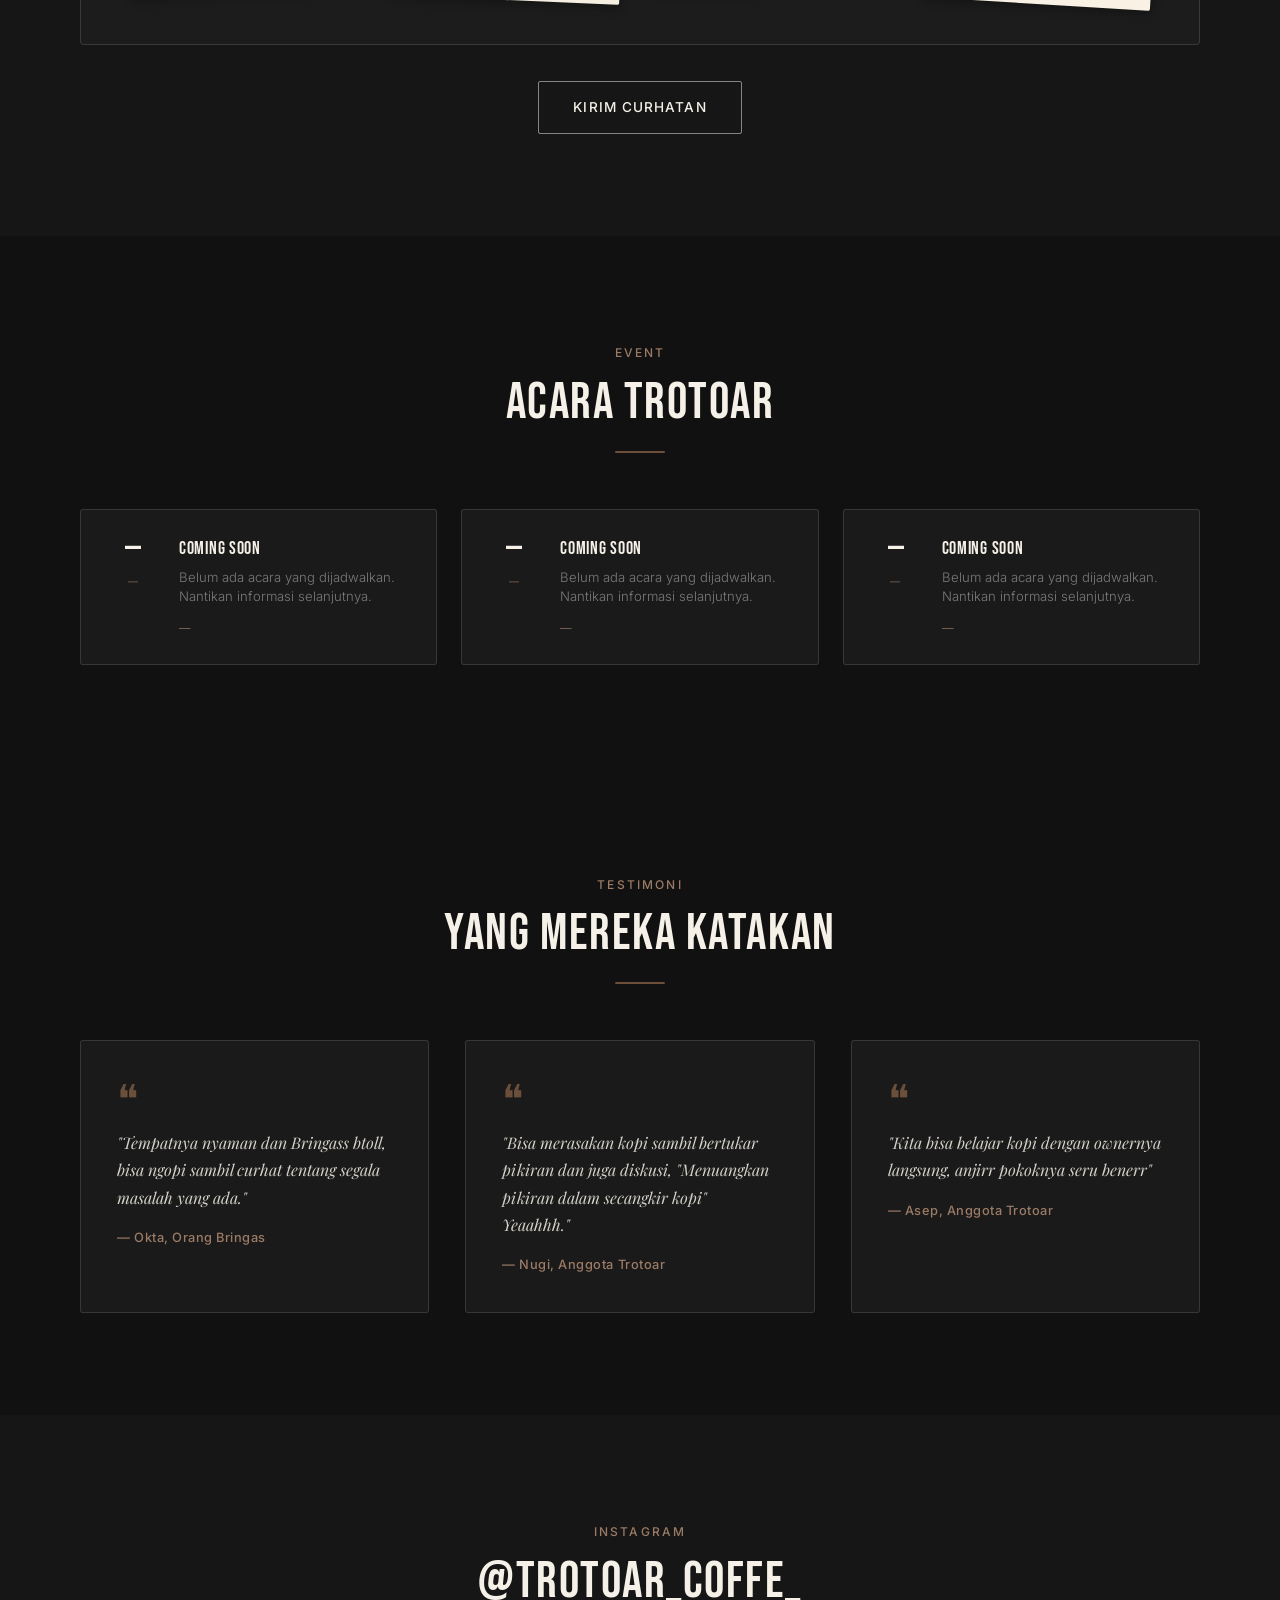
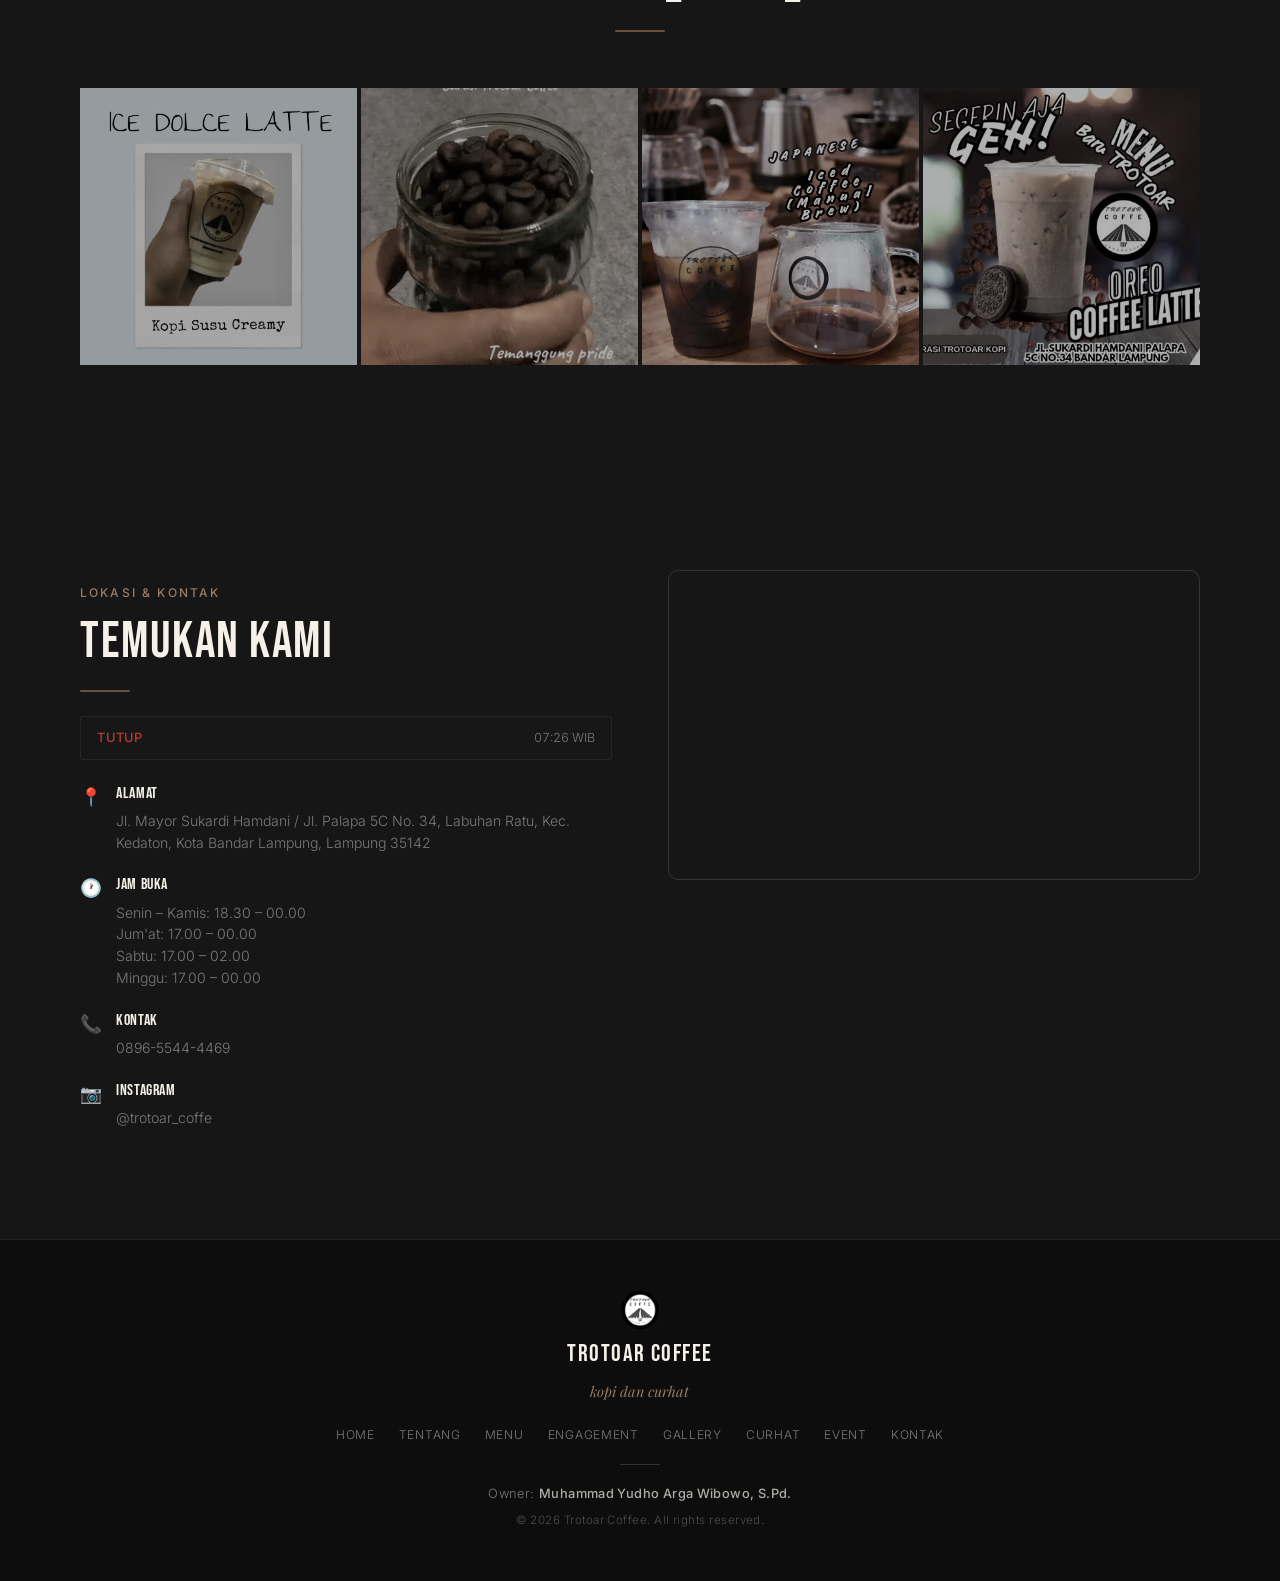
==== commit 005a4679: "Add dropdown arrow to mobile menu, rotate on toggle" ====
--- a/index.html
+++ b/index.html
@@ -136,7 +136,7 @@
         <ul class="mobile-menu">
             <li><a href="index.html" class="mobile-link" data-close>Home</a></li>
             <li><a href="pages/about.html" class="mobile-link" data-close>Tentang</a></li>
-            <li class="mobile-item"><a href="pages/menu.html" class="mobile-link" data-close>Menu</a>
+            <li class="mobile-item"><a href="pages/menu.html" class="mobile-link" data-close>Menu <span class="navbar-link-arrow">&#9660;</span></a>
                 <div class="mobile-dropdown">
                     <a href="pages/menu.html" class="mobile-dropdown-link" data-close>Daftar Menu</a>
                     <a href="pages/engagement.html" class="mobile-dropdown-link" data-close>Event Engagement</a>
--- a/style.css
+++ b/style.css
@@ -494,6 +494,16 @@
 }
 .mobile-dropdown-link:hover {
     color: var(--milk-brown);
+}
+.mobile-link .navbar-link-arrow {
+    font-size: 0.7rem;
+    margin-left: 2px;
+    transition: transform var(--transition-smooth);
+    display: inline-block;
+}
+.mobile-dropdown.open ~ .mobile-link .navbar-link-arrow,
+.mobile-item .mobile-link .navbar-link-arrow.rotated {
+    transform: rotate(180deg);
 }
 
 @media (max-width: 1024px) {
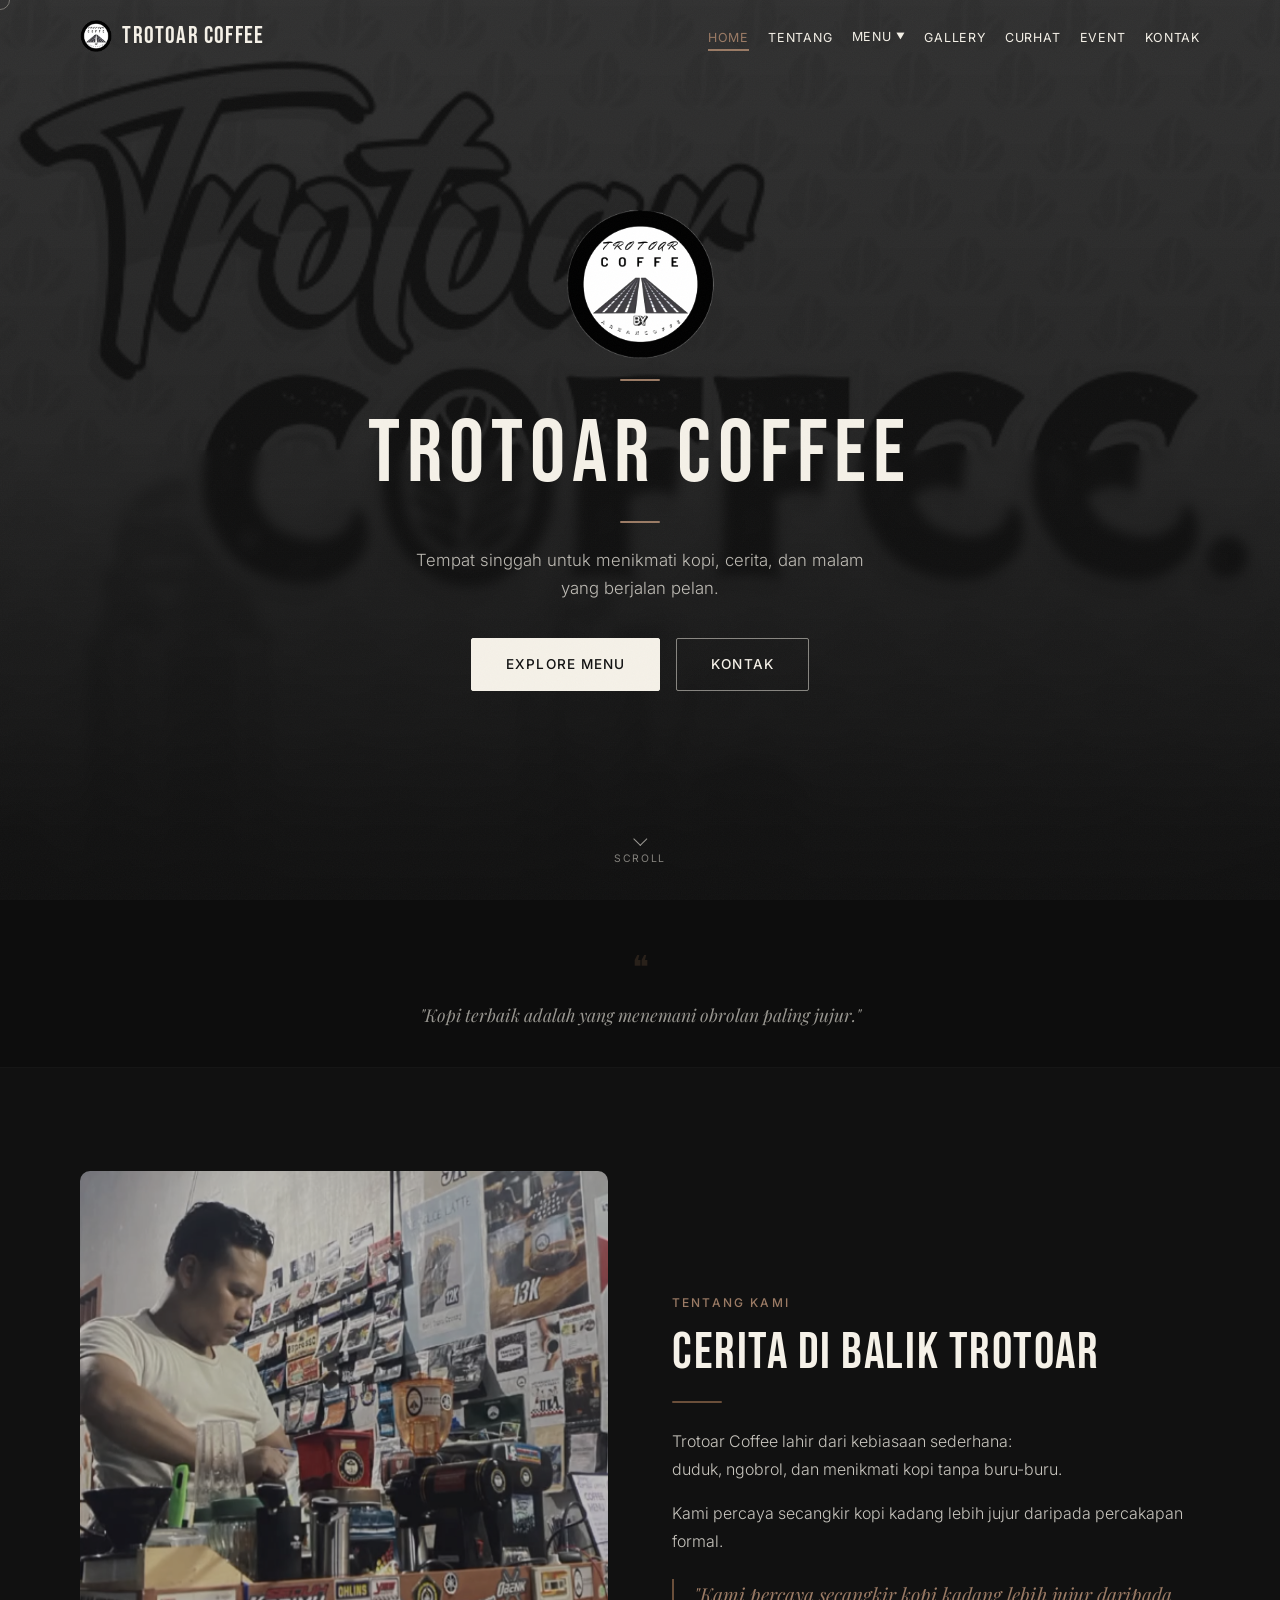
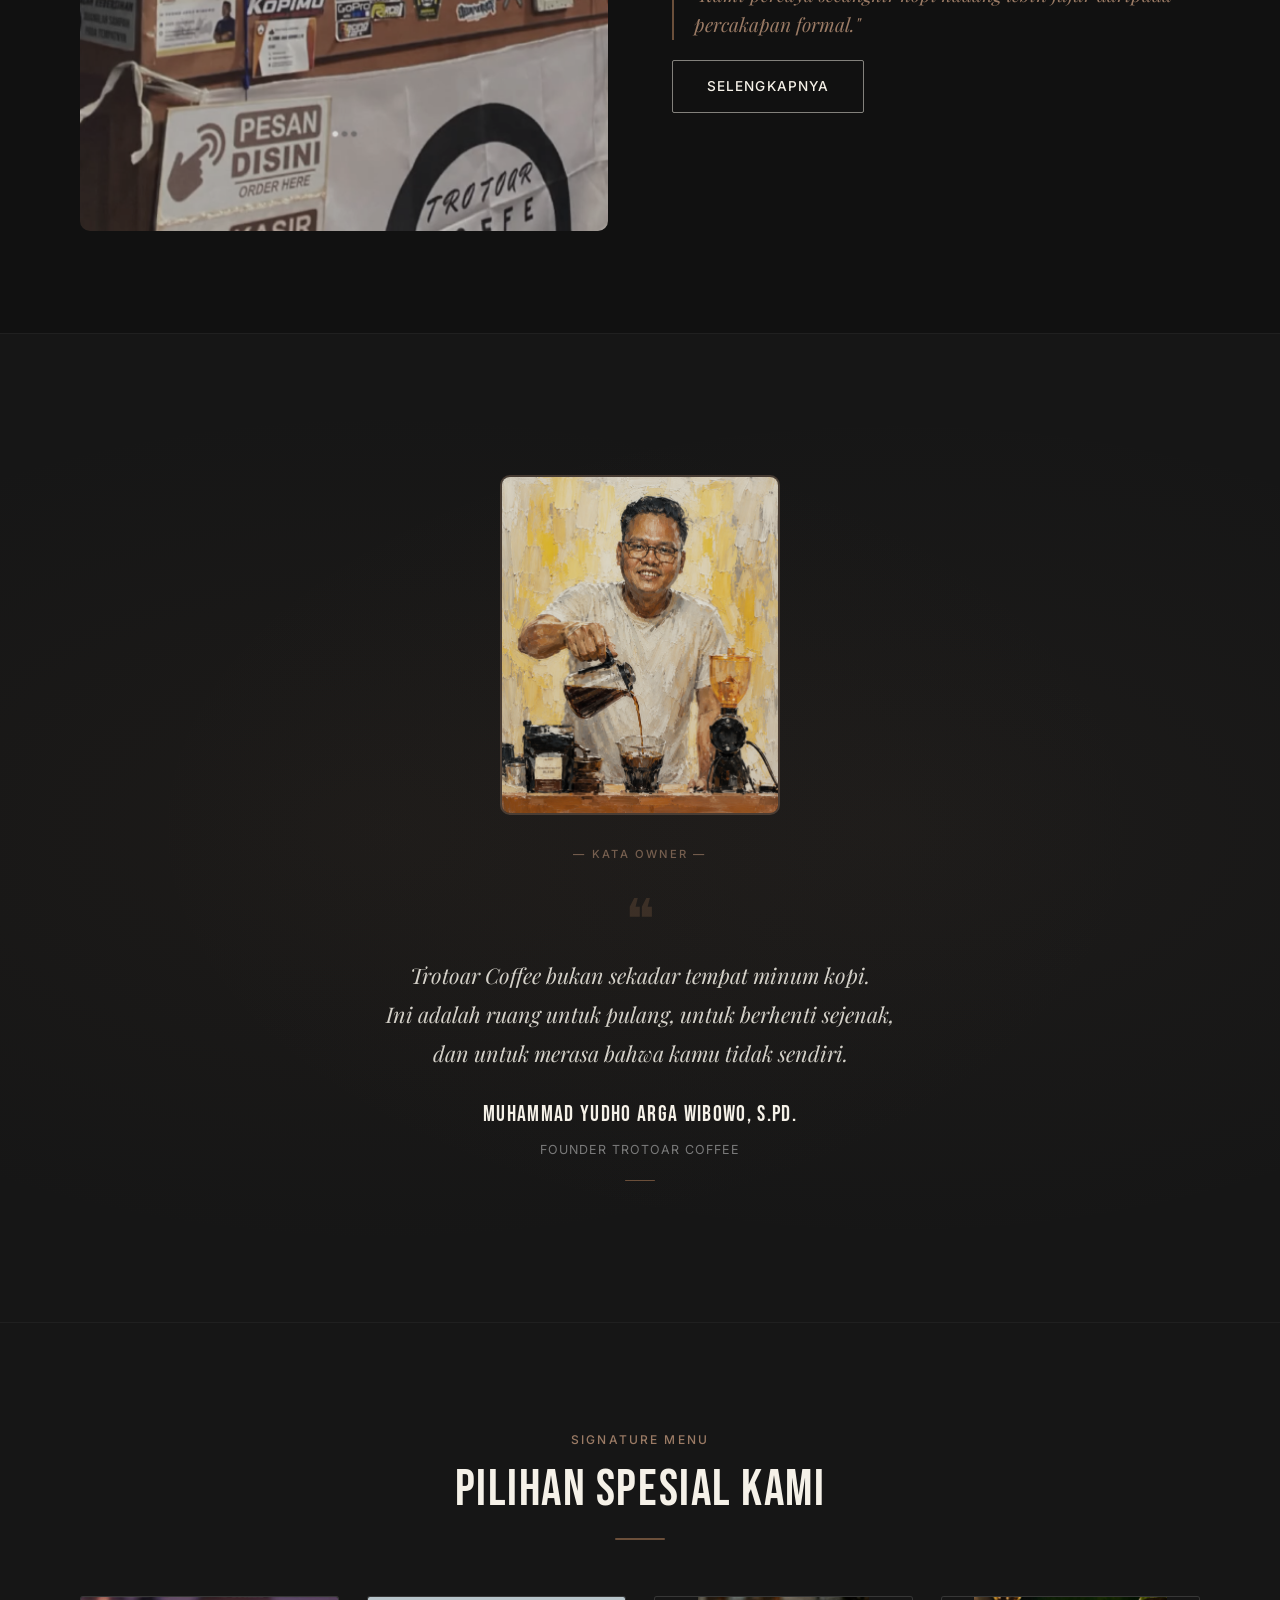
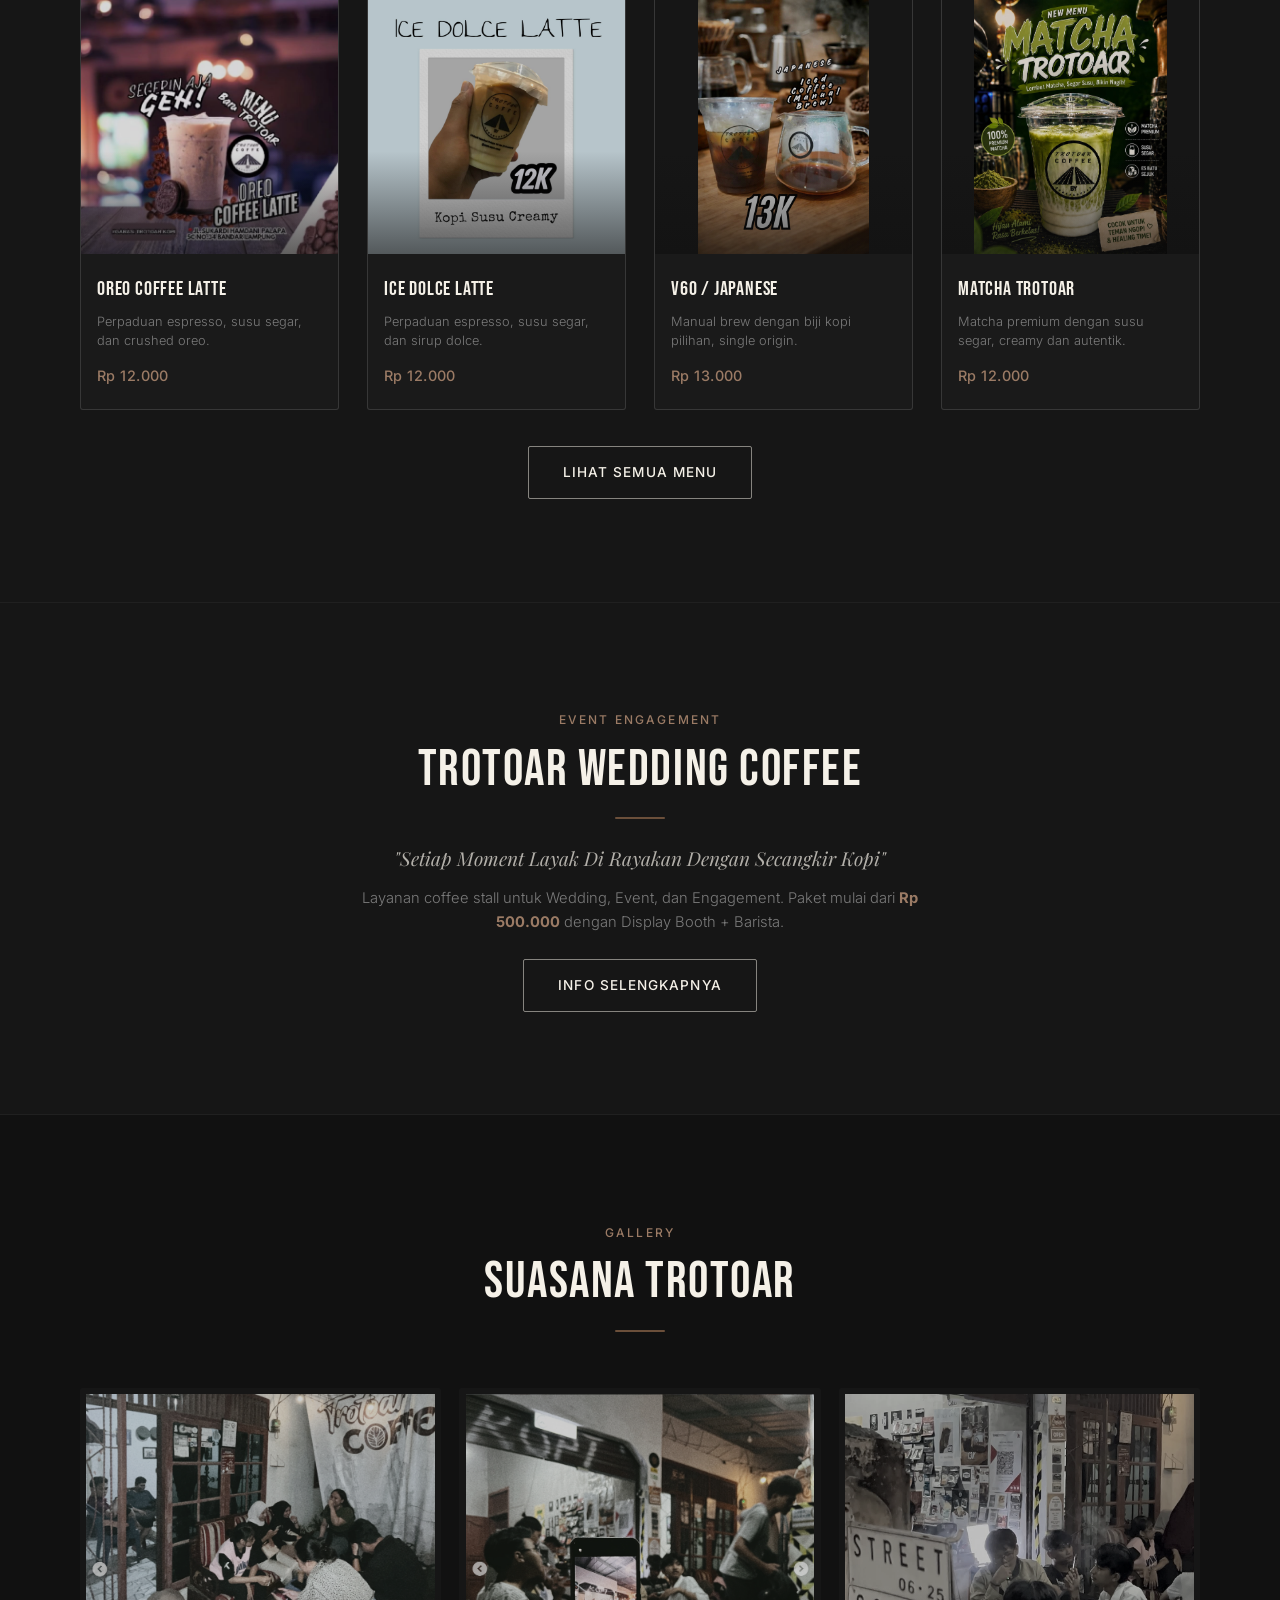
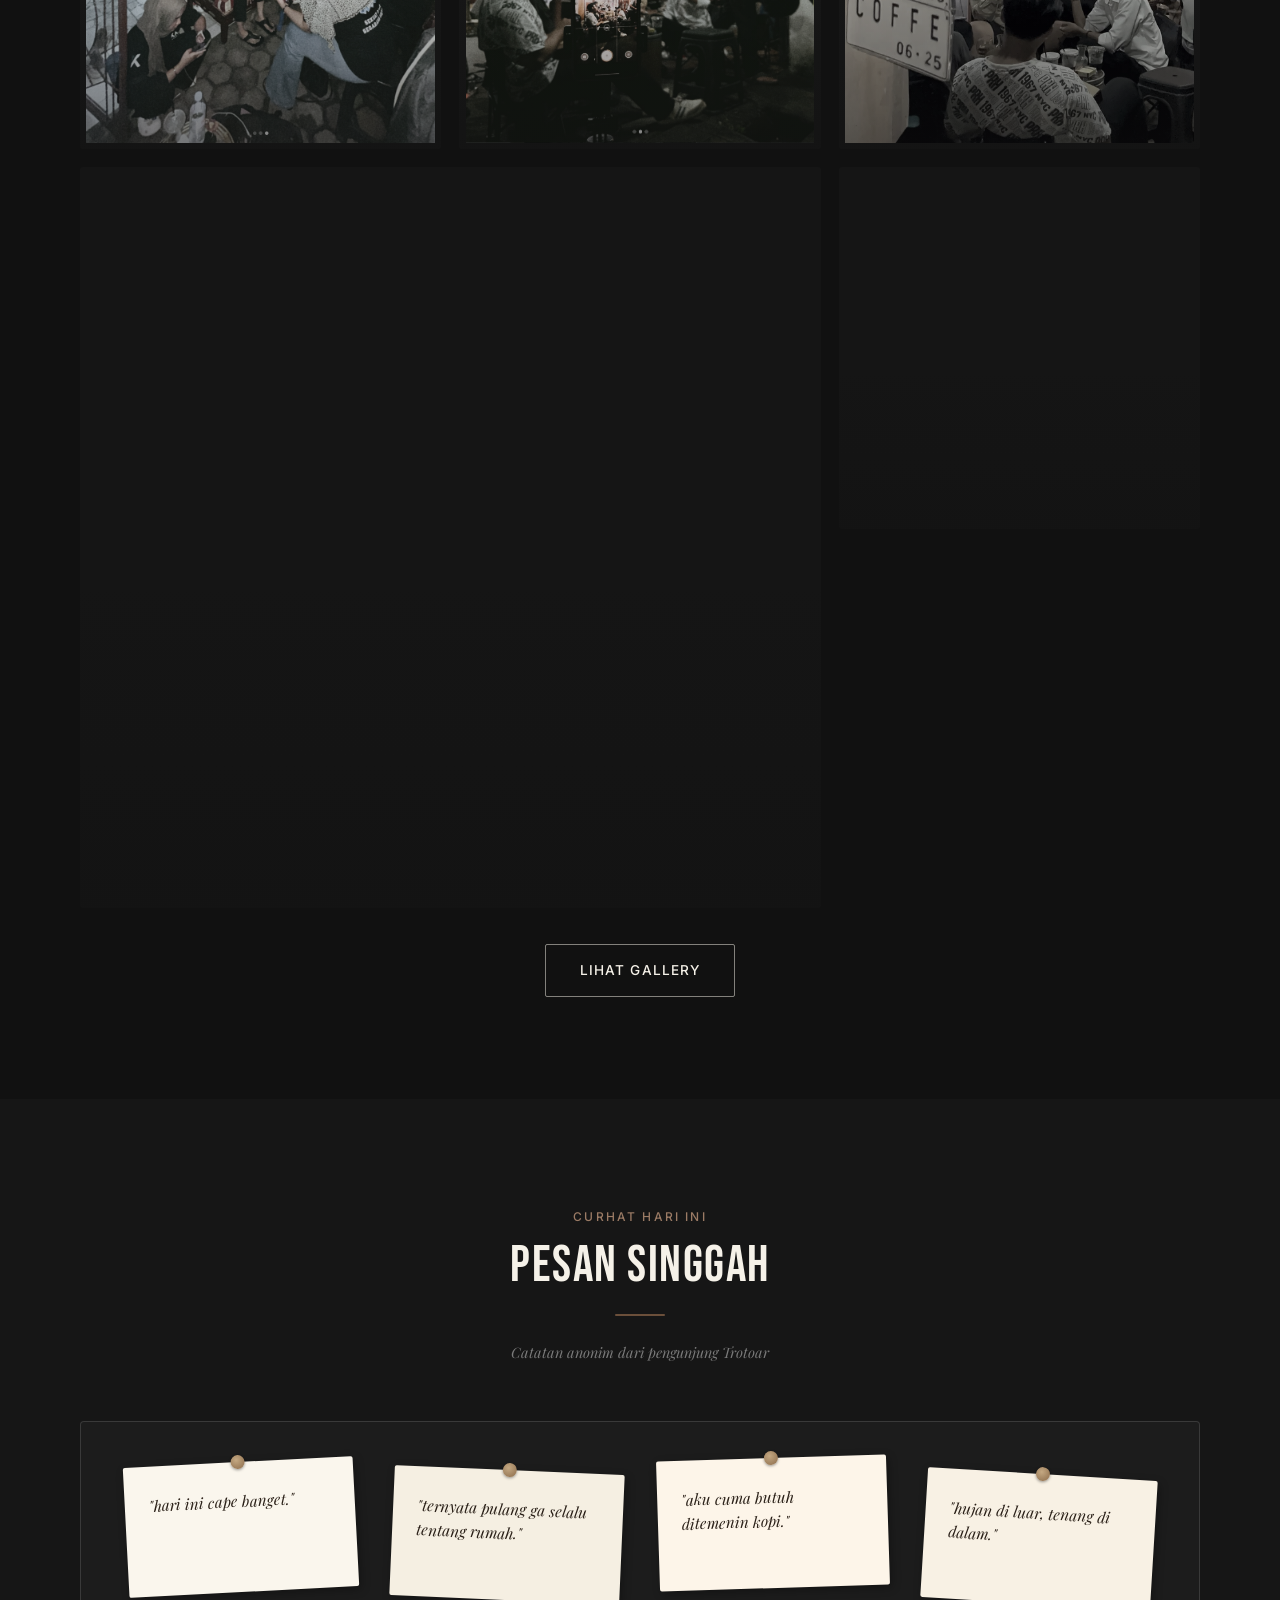
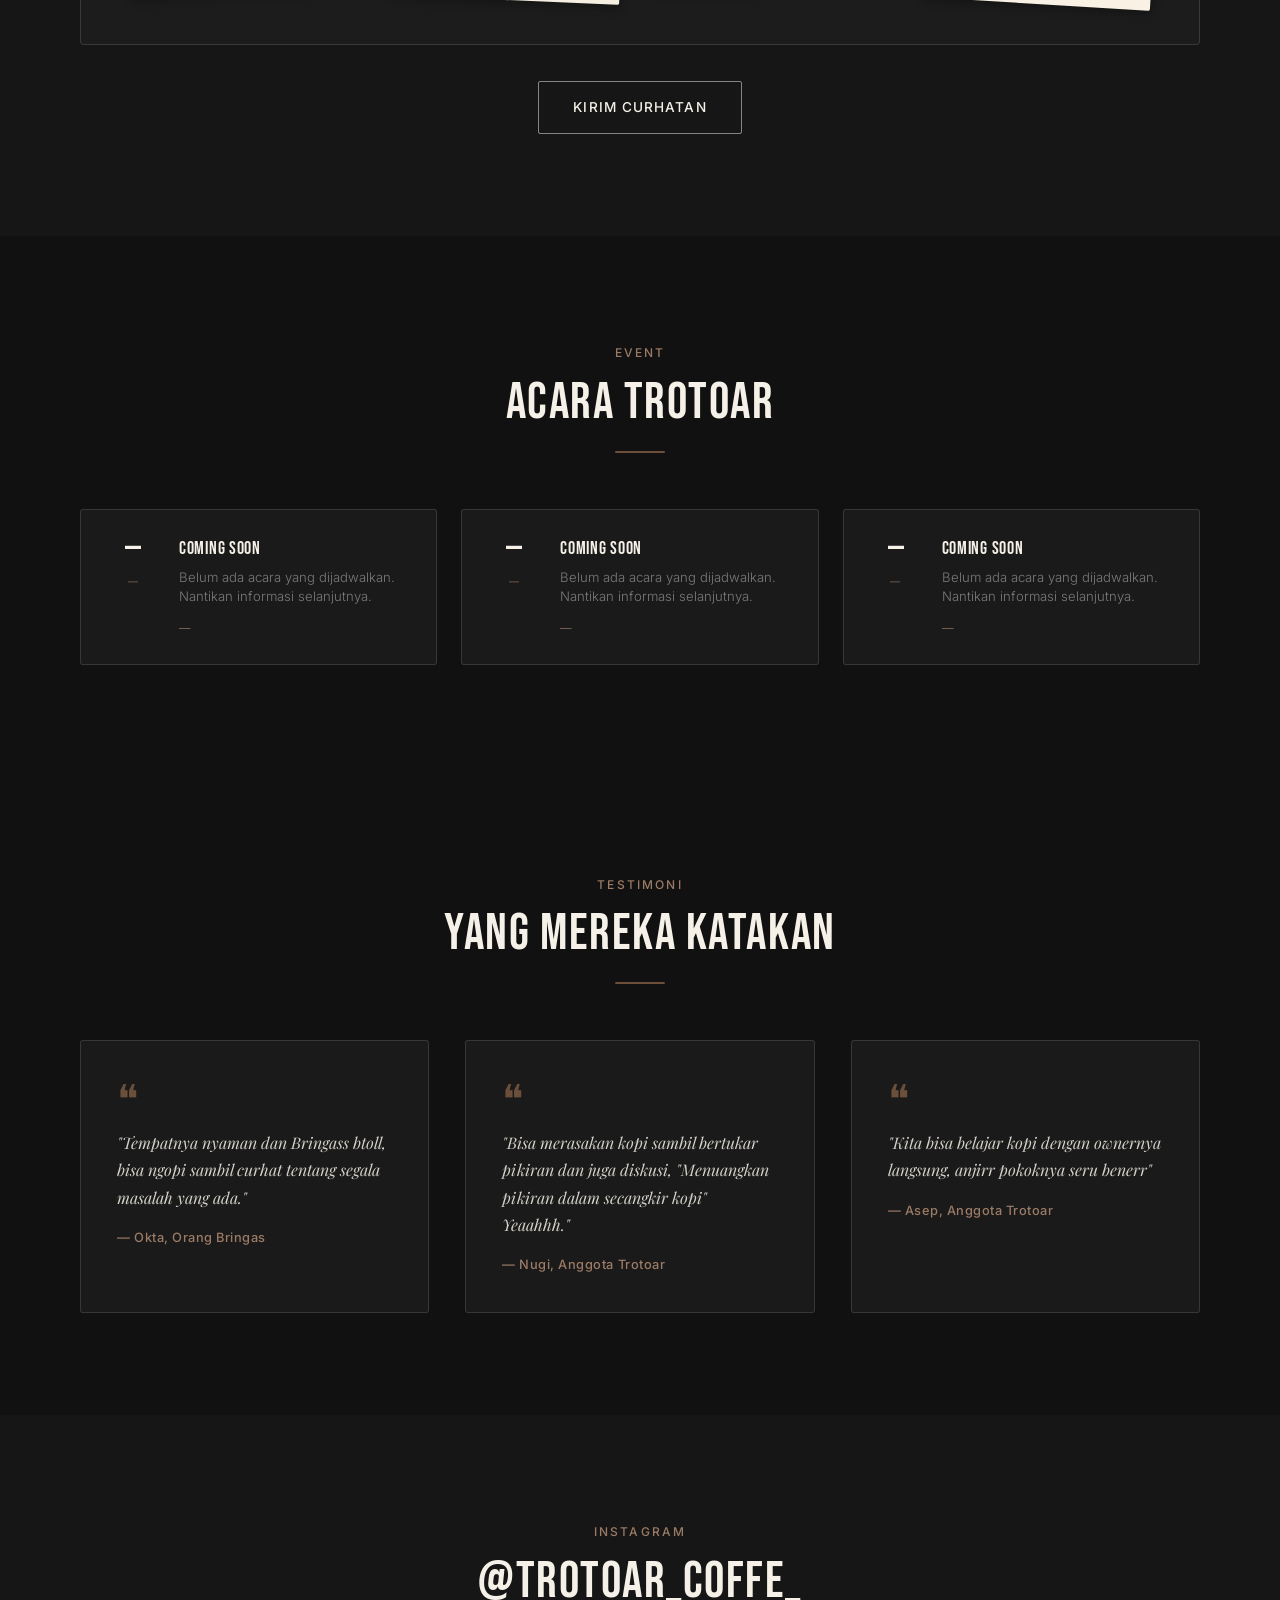
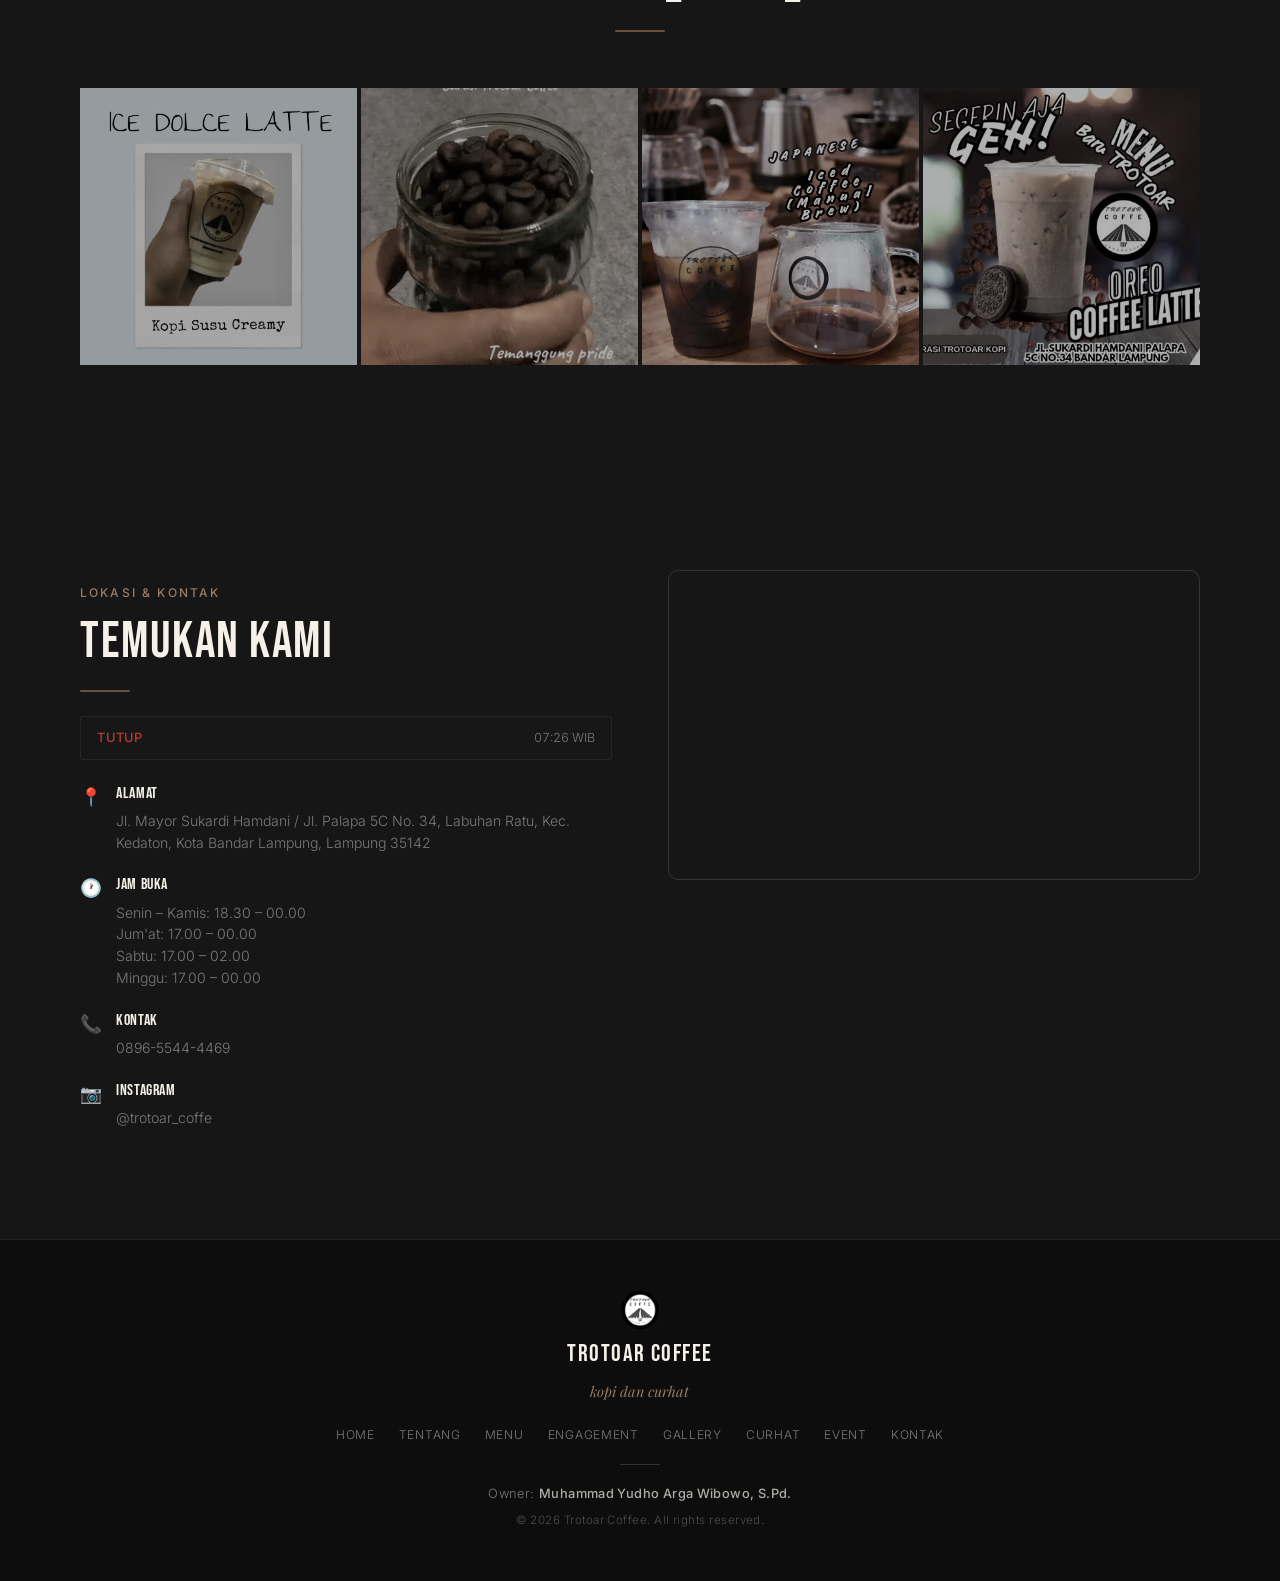
==== commit 07a5d9e6: "Fix mobile dropdown: remove data-close from Menu link, restore engagement.html" ====
--- a/index.html
+++ b/index.html
@@ -136,7 +136,7 @@
         <ul class="mobile-menu">
             <li><a href="index.html" class="mobile-link" data-close>Home</a></li>
             <li><a href="pages/about.html" class="mobile-link" data-close>Tentang</a></li>
-            <li class="mobile-item"><a href="pages/menu.html" class="mobile-link" data-close>Menu <span class="navbar-link-arrow">&#9660;</span></a>
+            <li class="mobile-item"><a href="pages/menu.html" class="mobile-link">Menu <span class="navbar-link-arrow">&#9660;</span></a>
                 <div class="mobile-dropdown">
                     <a href="pages/menu.html" class="mobile-dropdown-link" data-close>Daftar Menu</a>
                     <a href="pages/engagement.html" class="mobile-dropdown-link" data-close>Event Engagement</a>
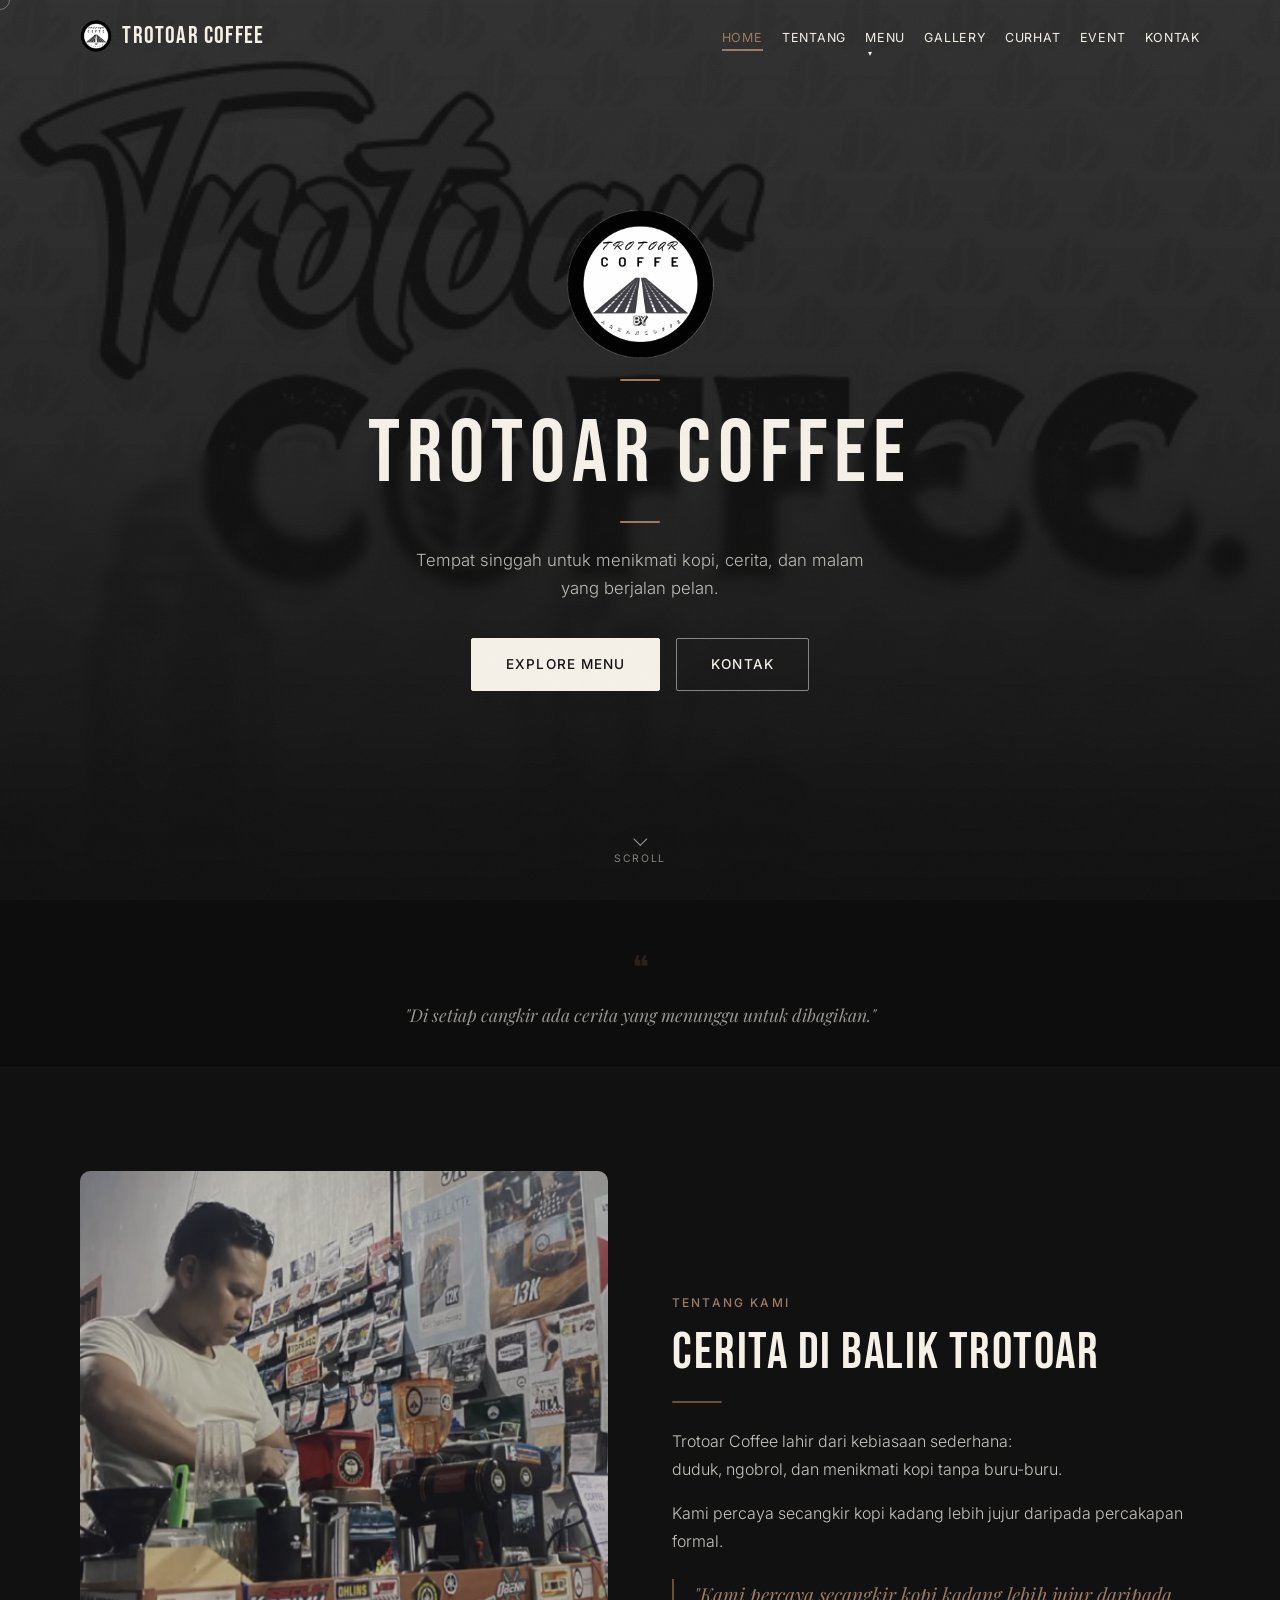
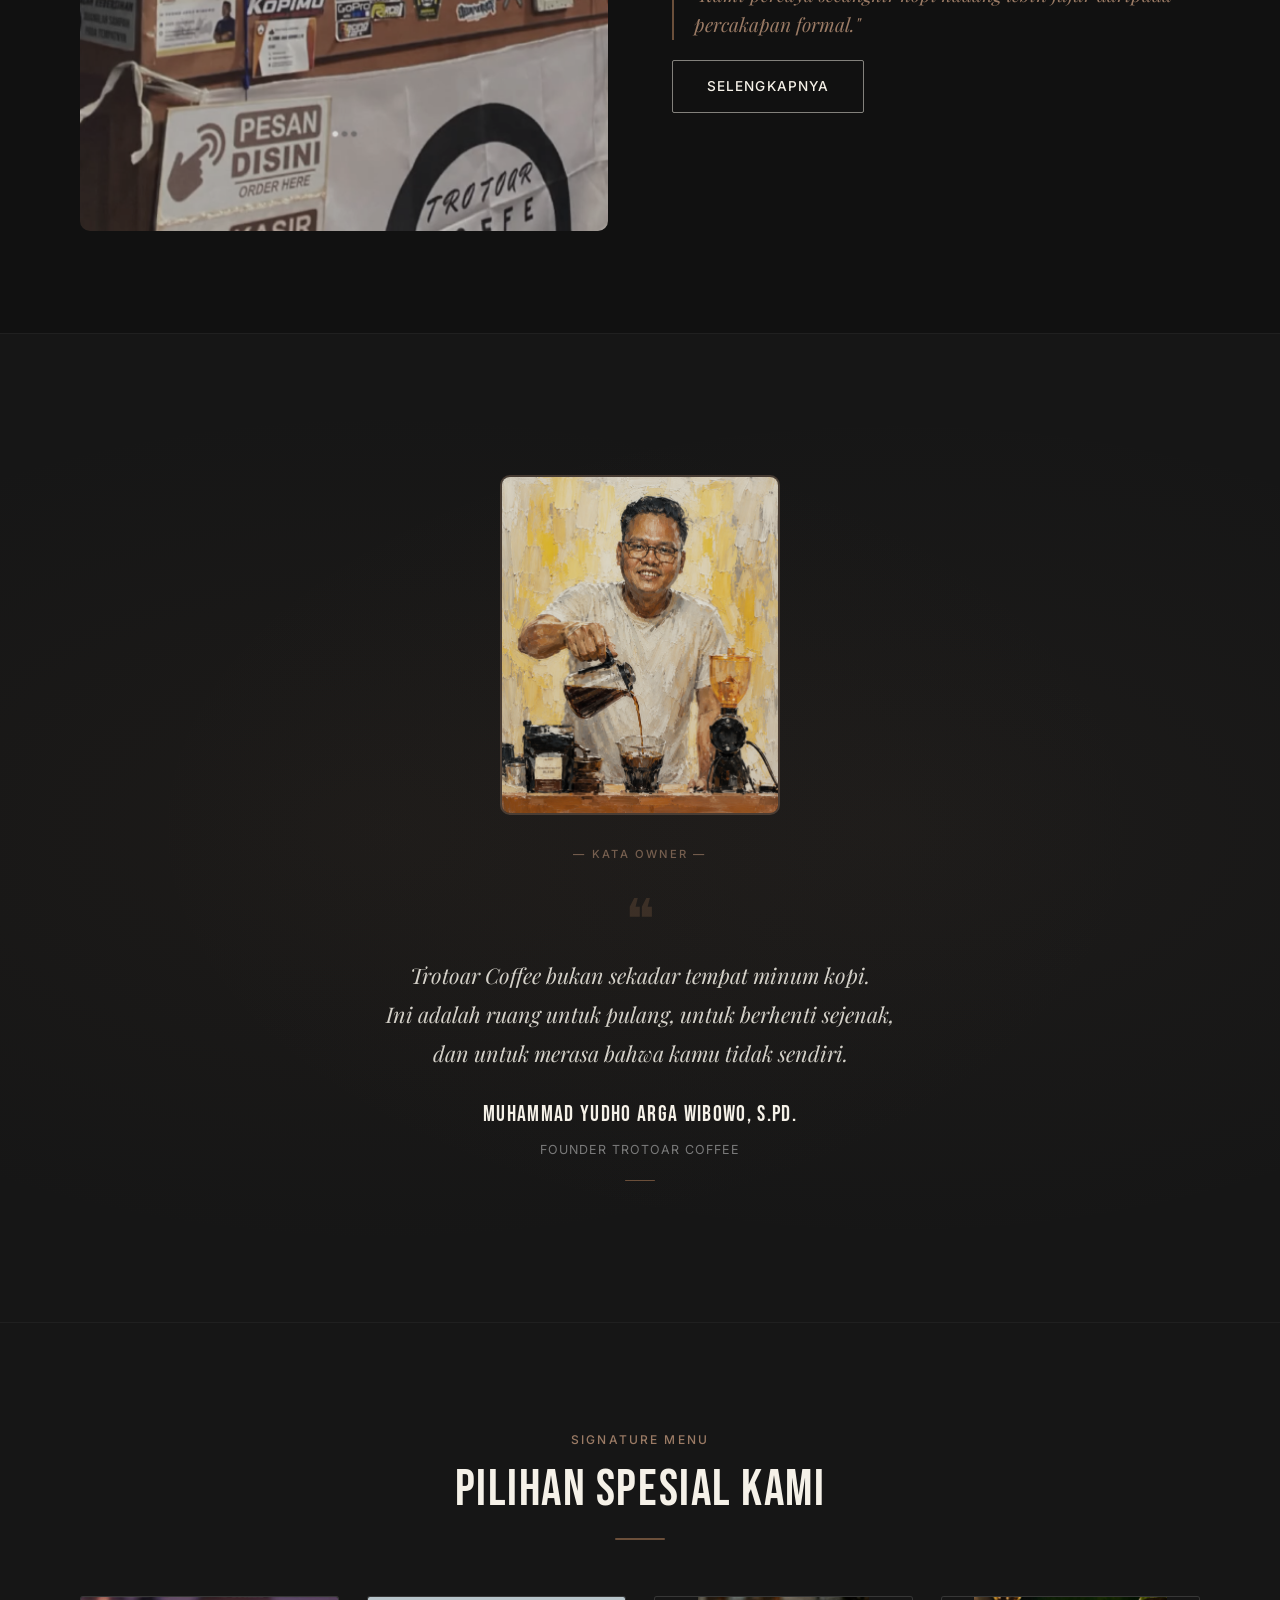
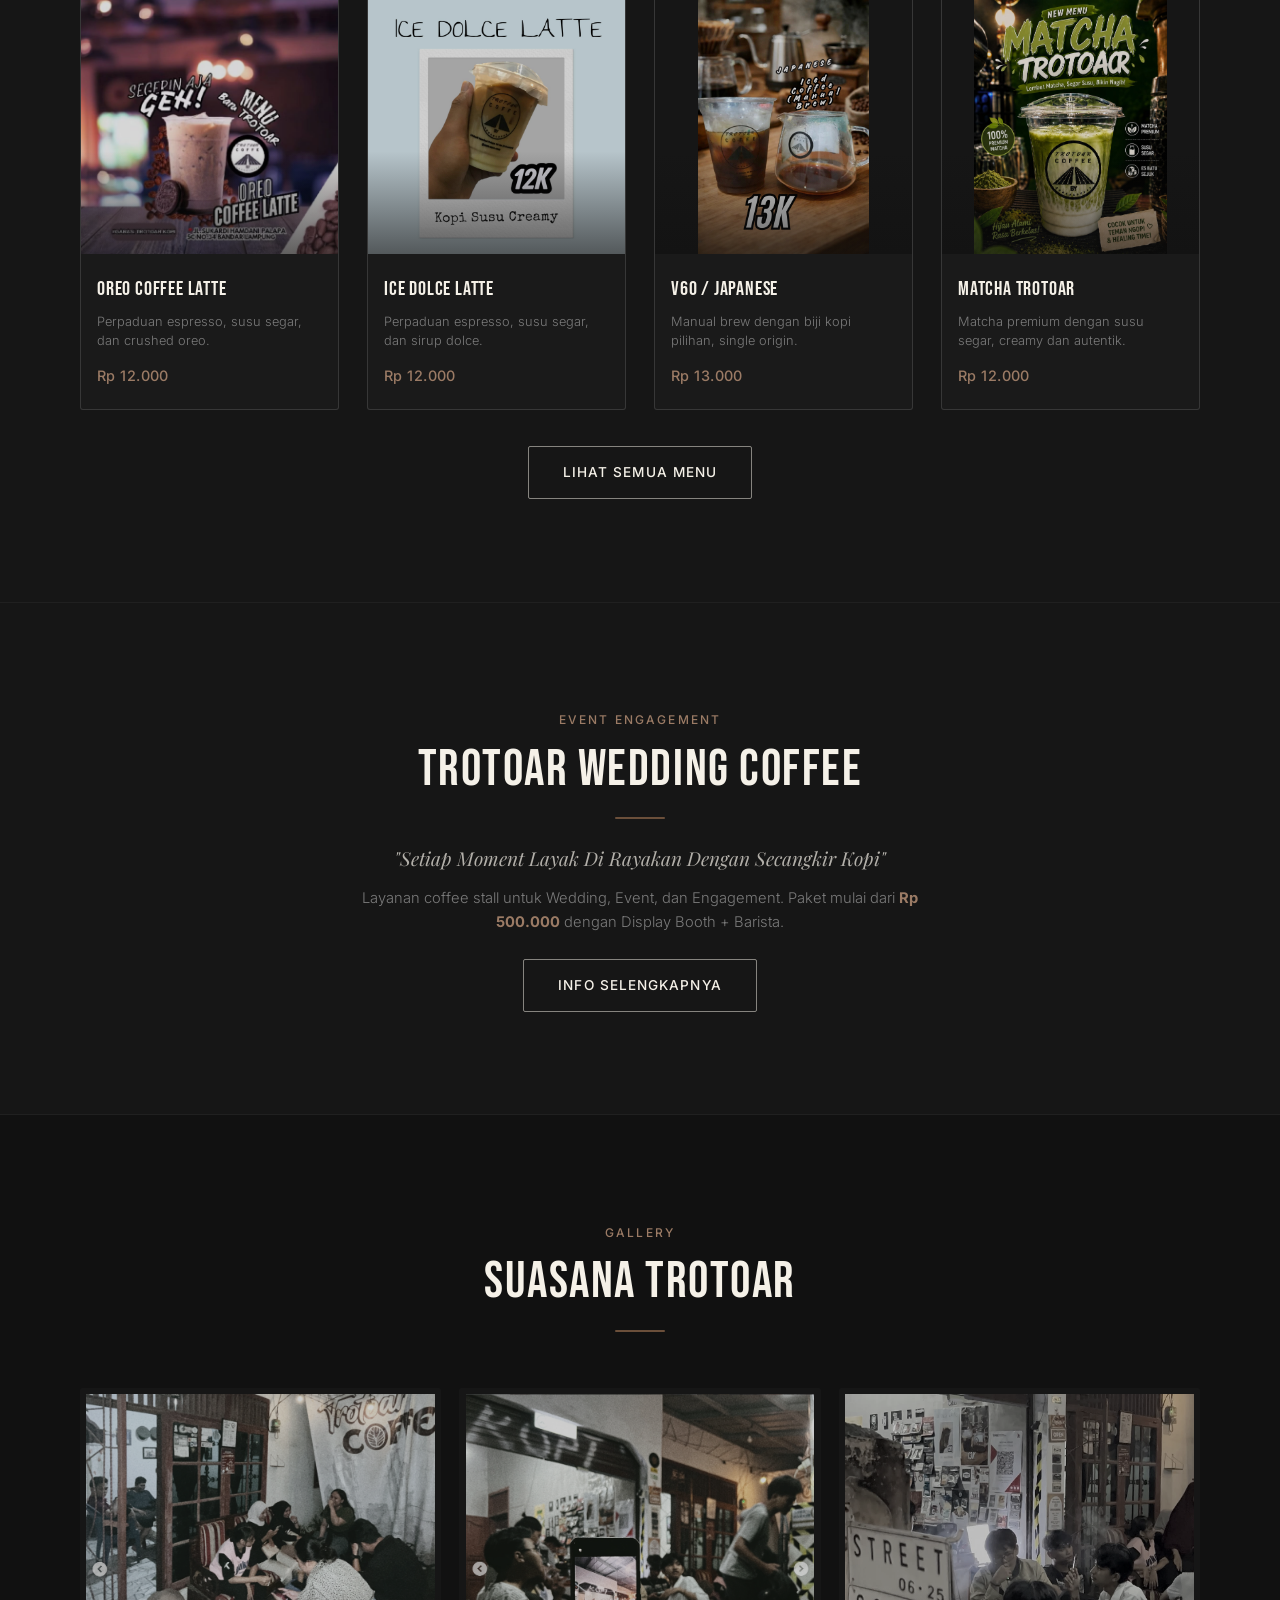
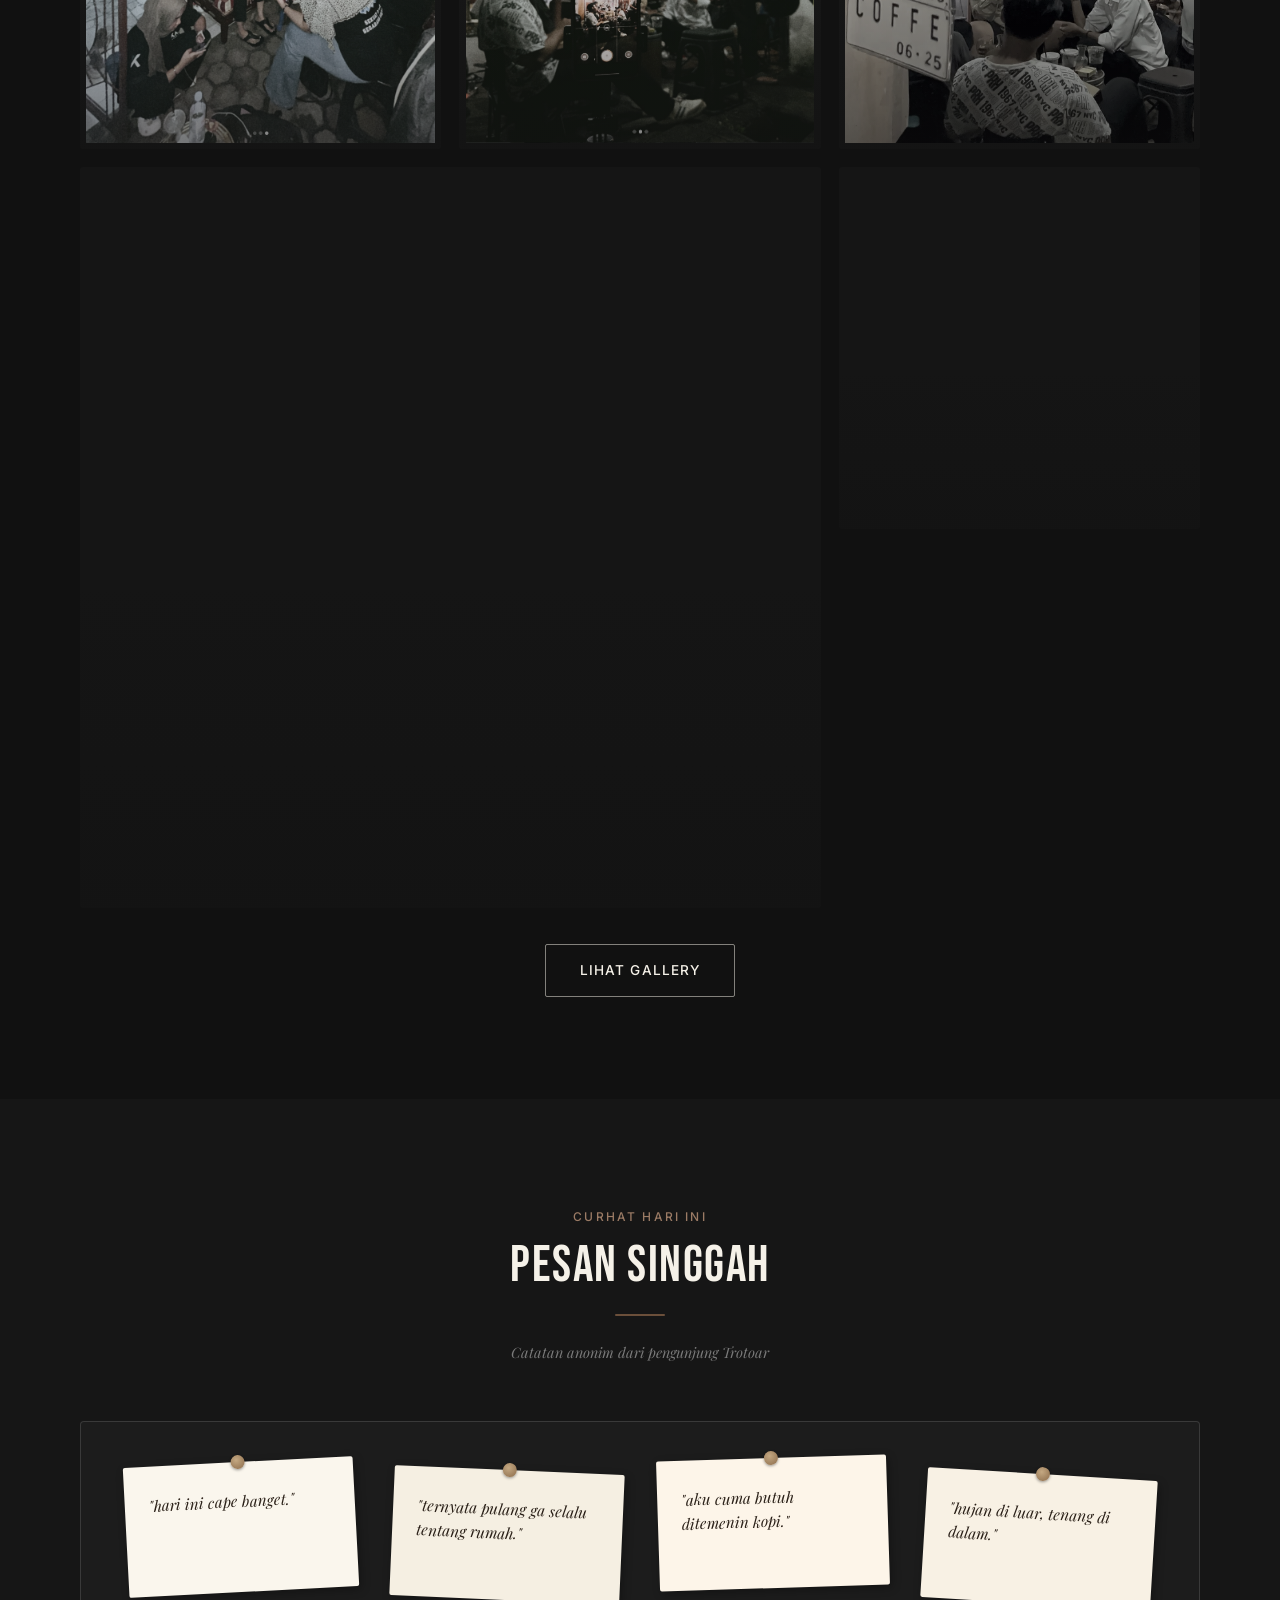
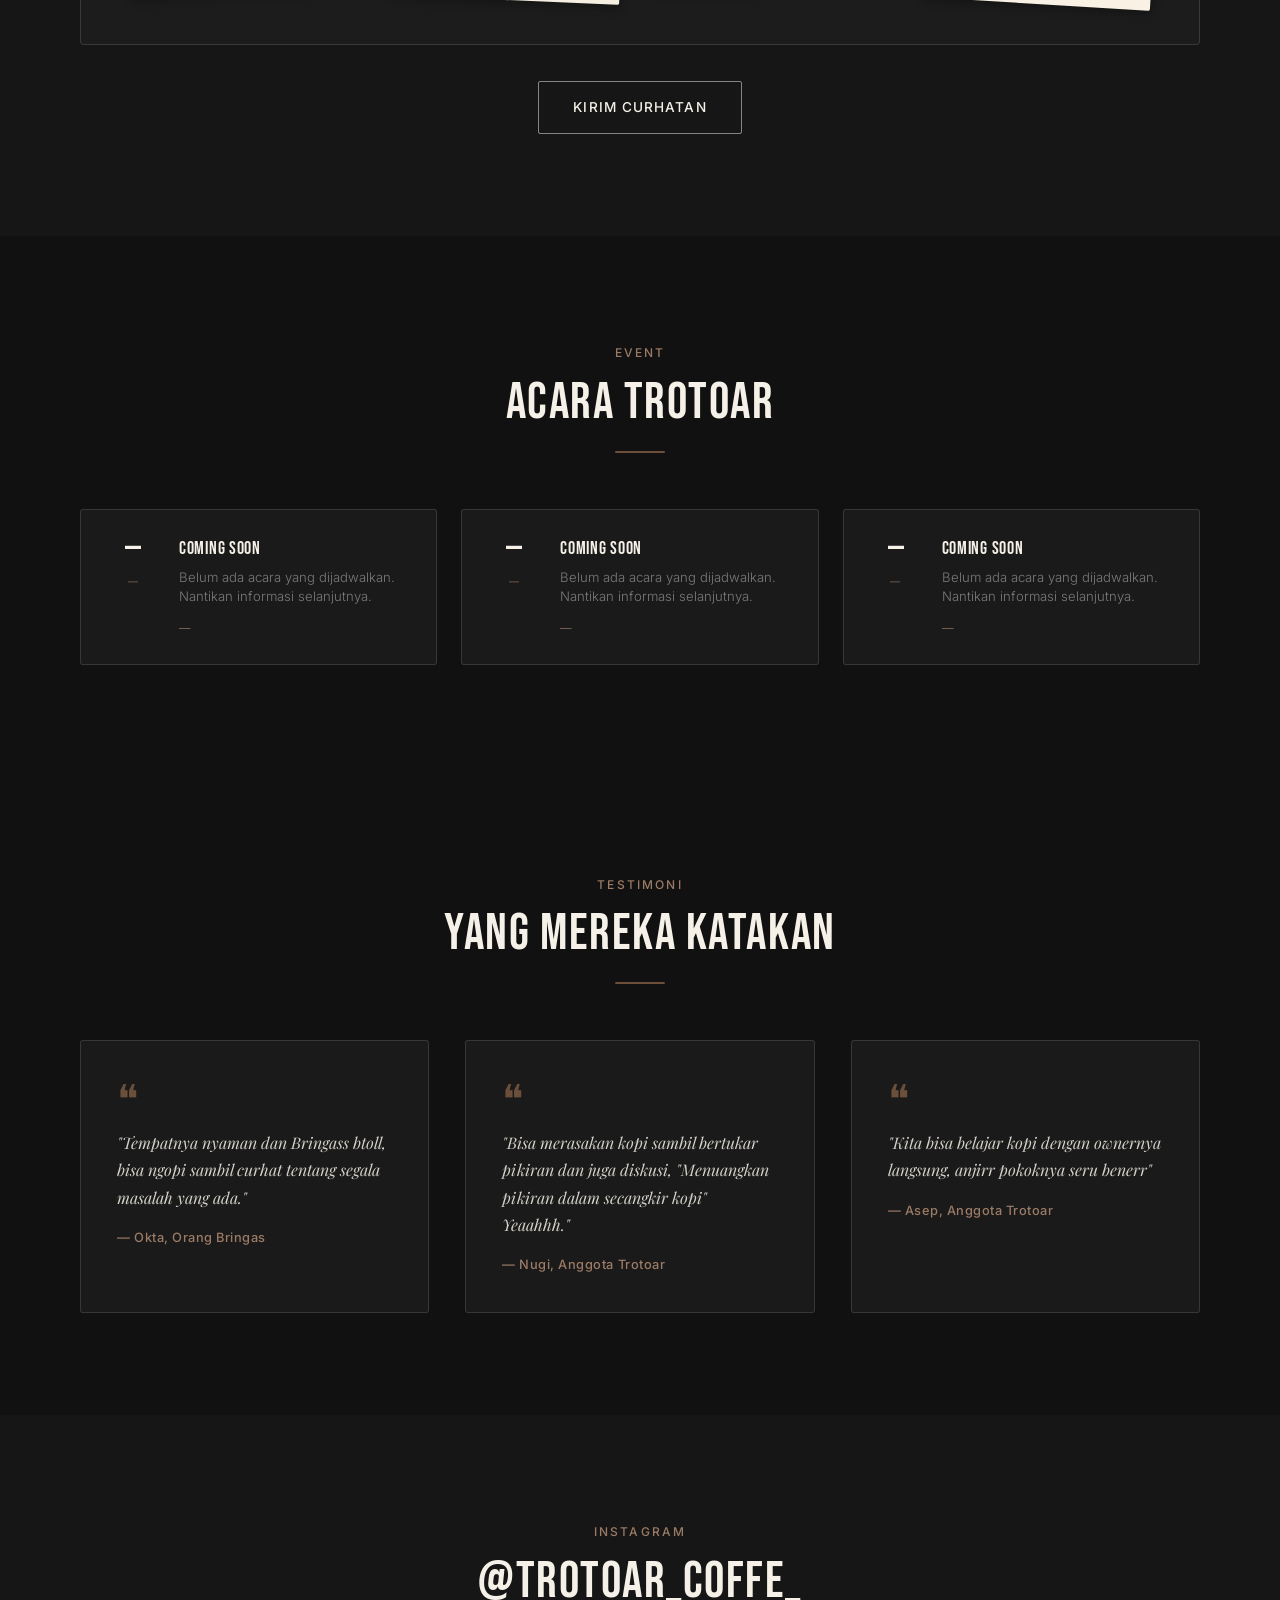
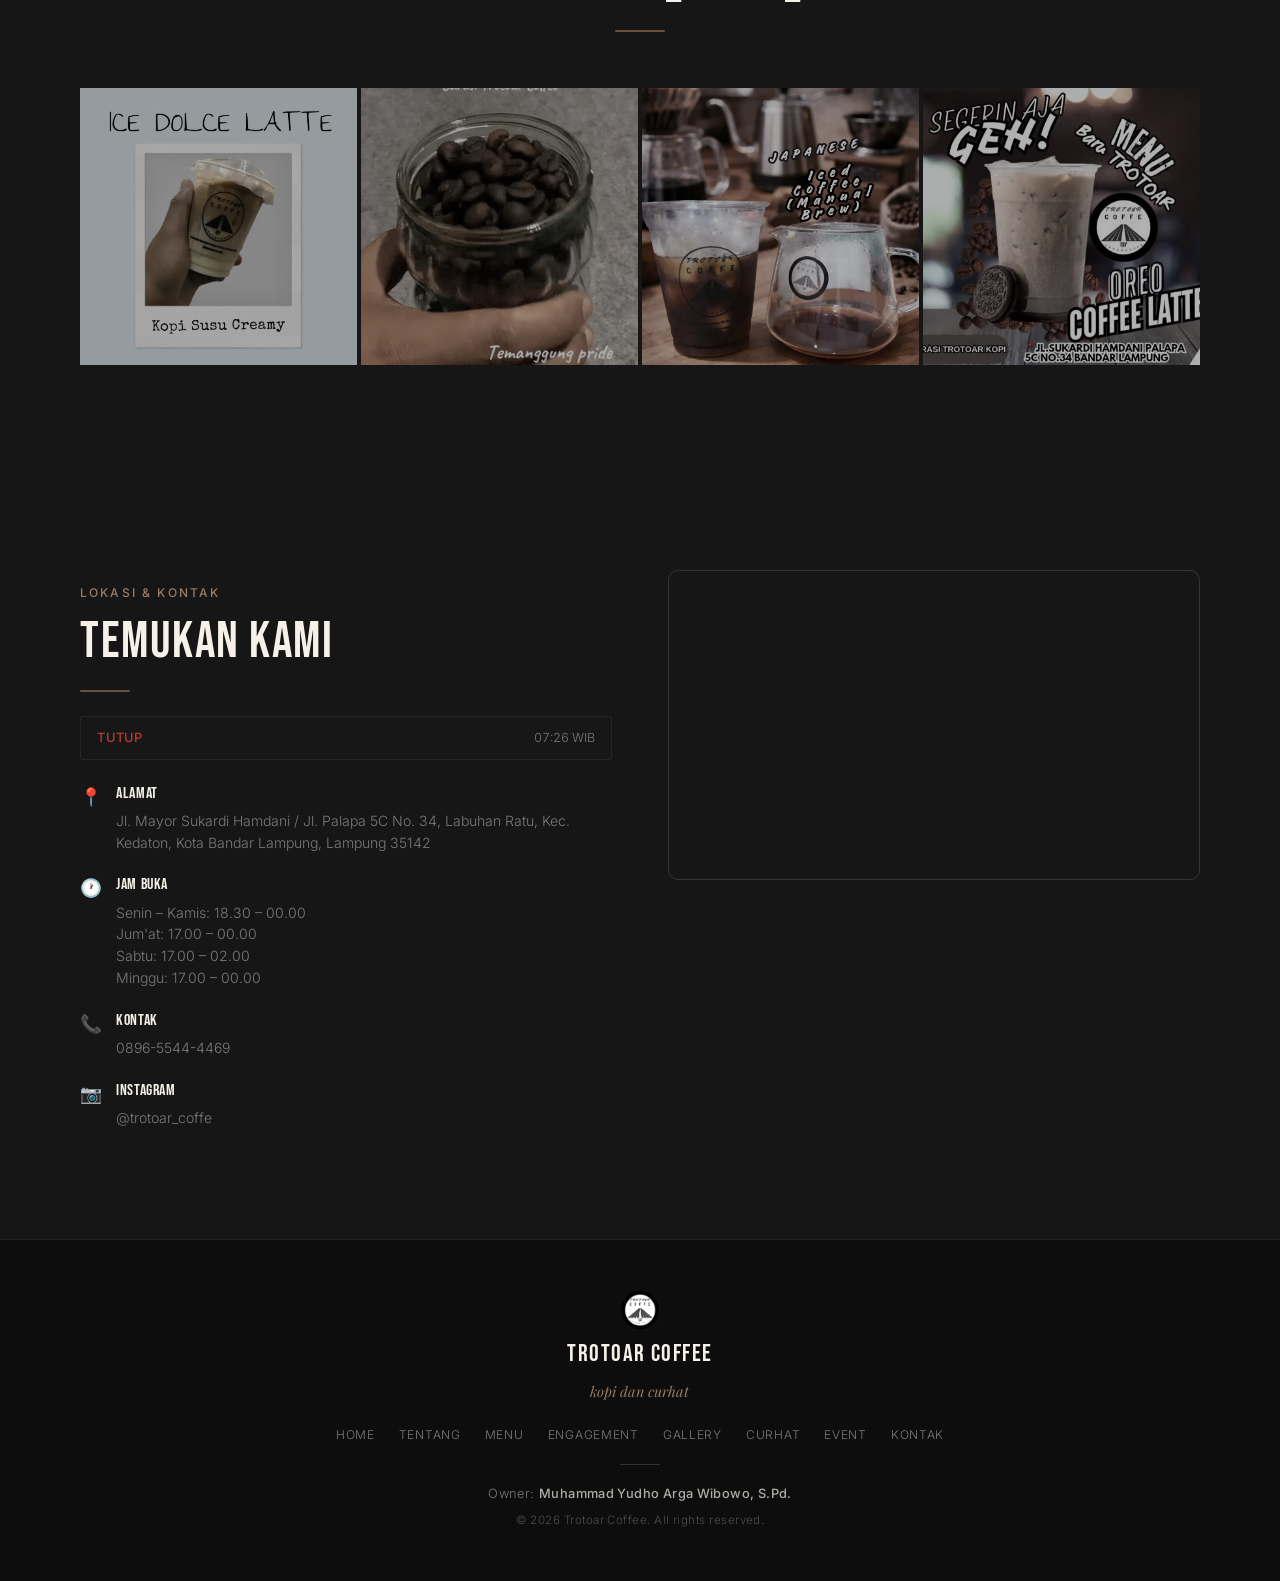
==== commit 3eb73635: "Fix mobile dropdown: use CSS ::after arrow instead of HTML span" ====
--- a/index.html
+++ b/index.html
@@ -117,7 +117,7 @@
             <ul class="navbar-menu" role="menubar">
                 <li role="none"><a href="index.html" class="navbar-link active" role="menuitem">Home</a></li>
                 <li role="none"><a href="pages/about.html" class="navbar-link" role="menuitem">Tentang</a></li>
-                <li class="nav-item"><a href="pages/menu.html" class="navbar-link" role="menuitem">Menu <span class="navbar-link-arrow">&#9660;</span></a>
+                <li class="nav-item"><a href="pages/menu.html" class="navbar-link" role="menuitem">Menu</a>
                     <ul class="nav-dropdown">
                         <li><a href="pages/menu.html" class="nav-dropdown-link">Daftar Menu</a></li>
                         <li><a href="pages/engagement.html" class="nav-dropdown-link">Event Engagement</a></li>
@@ -136,7 +136,7 @@
         <ul class="mobile-menu">
             <li><a href="index.html" class="mobile-link" data-close>Home</a></li>
             <li><a href="pages/about.html" class="mobile-link" data-close>Tentang</a></li>
-            <li class="mobile-item"><a href="pages/menu.html" class="mobile-link">Menu <span class="navbar-link-arrow">&#9660;</span></a>
+            <li class="mobile-item"><a href="pages/menu.html" class="mobile-link">Menu</a>
                 <div class="mobile-dropdown">
                     <a href="pages/menu.html" class="mobile-dropdown-link" data-close>Daftar Menu</a>
                     <a href="pages/engagement.html" class="mobile-dropdown-link" data-close>Event Engagement</a>
--- a/style.css
+++ b/style.css
@@ -316,19 +316,17 @@
 .nav-item {
     position: relative;
 }
-.nav-item > .navbar-link {
-    display: inline-flex;
-    align-items: center;
-    gap: 4px;
-}
-.navbar-link-arrow {
+.nav-item > .navbar-link::after {
+    content: '▾';
     display: inline-block;
-    font-size: 0.55rem;
+    margin-left: 3px;
+    font-size: 0.5rem;
     transition: transform var(--transition-smooth);
     line-height: 1;
-}
-.nav-item:hover > .navbar-link .navbar-link-arrow,
-.nav-item:focus-within > .navbar-link .navbar-link-arrow {
+    vertical-align: middle;
+}
+.nav-item:hover > .navbar-link::after,
+.nav-item:focus-within > .navbar-link::after {
     transform: rotate(180deg);
 }
 .nav-item:hover .nav-dropdown,
@@ -469,6 +467,18 @@
 .mobile-link:hover {
     color: var(--milk-brown);
 }
+.mobile-item > .mobile-link::after {
+    content: '▾';
+    display: inline-block;
+    margin-left: 4px;
+    font-size: 0.7rem;
+    transition: transform var(--transition-smooth);
+    line-height: 1;
+    vertical-align: middle;
+}
+.mobile-item > .mobile-link.open::after {
+    transform: rotate(180deg);
+}
 
 /* Mobile dropdown submenu */
 .mobile-item {
@@ -494,16 +504,6 @@
 }
 .mobile-dropdown-link:hover {
     color: var(--milk-brown);
-}
-.mobile-link .navbar-link-arrow {
-    font-size: 0.7rem;
-    margin-left: 2px;
-    transition: transform var(--transition-smooth);
-    display: inline-block;
-}
-.mobile-dropdown.open ~ .mobile-link .navbar-link-arrow,
-.mobile-item .mobile-link .navbar-link-arrow.rotated {
-    transform: rotate(180deg);
 }
 
 @media (max-width: 1024px) {
